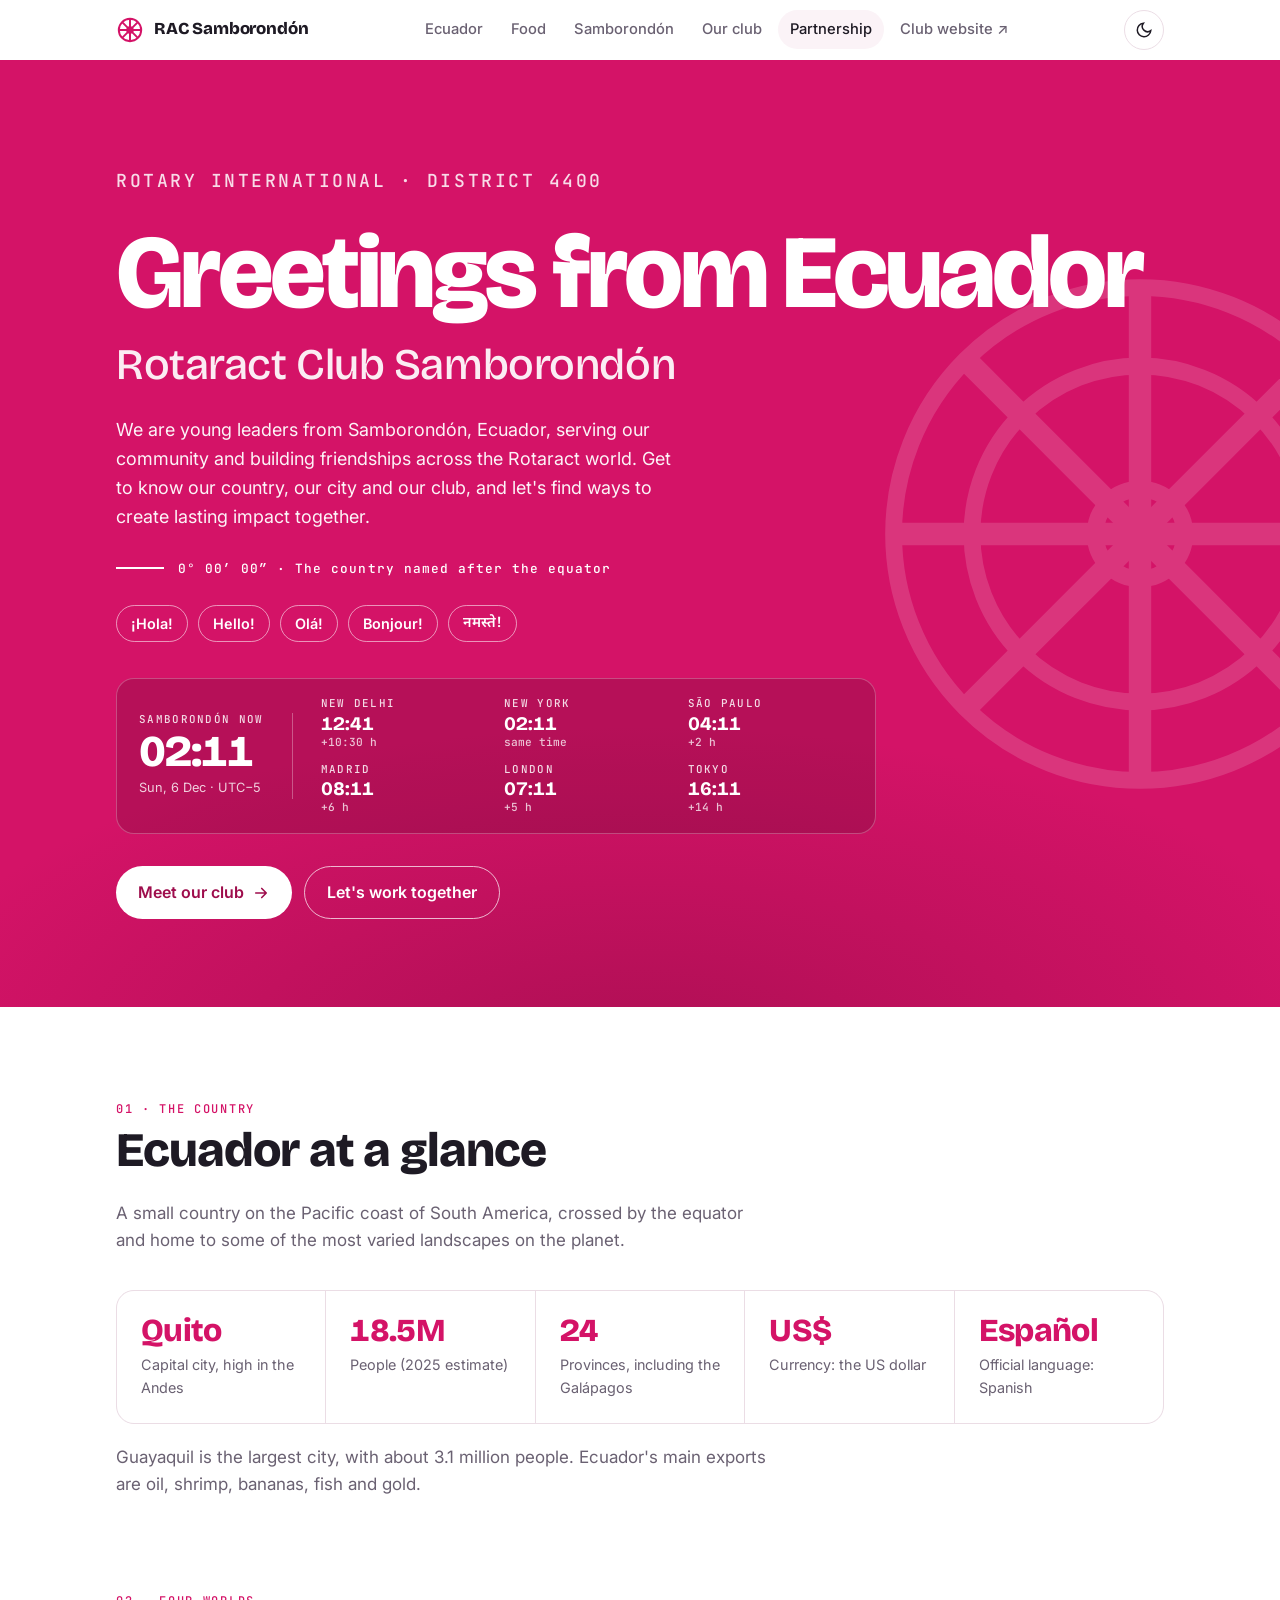
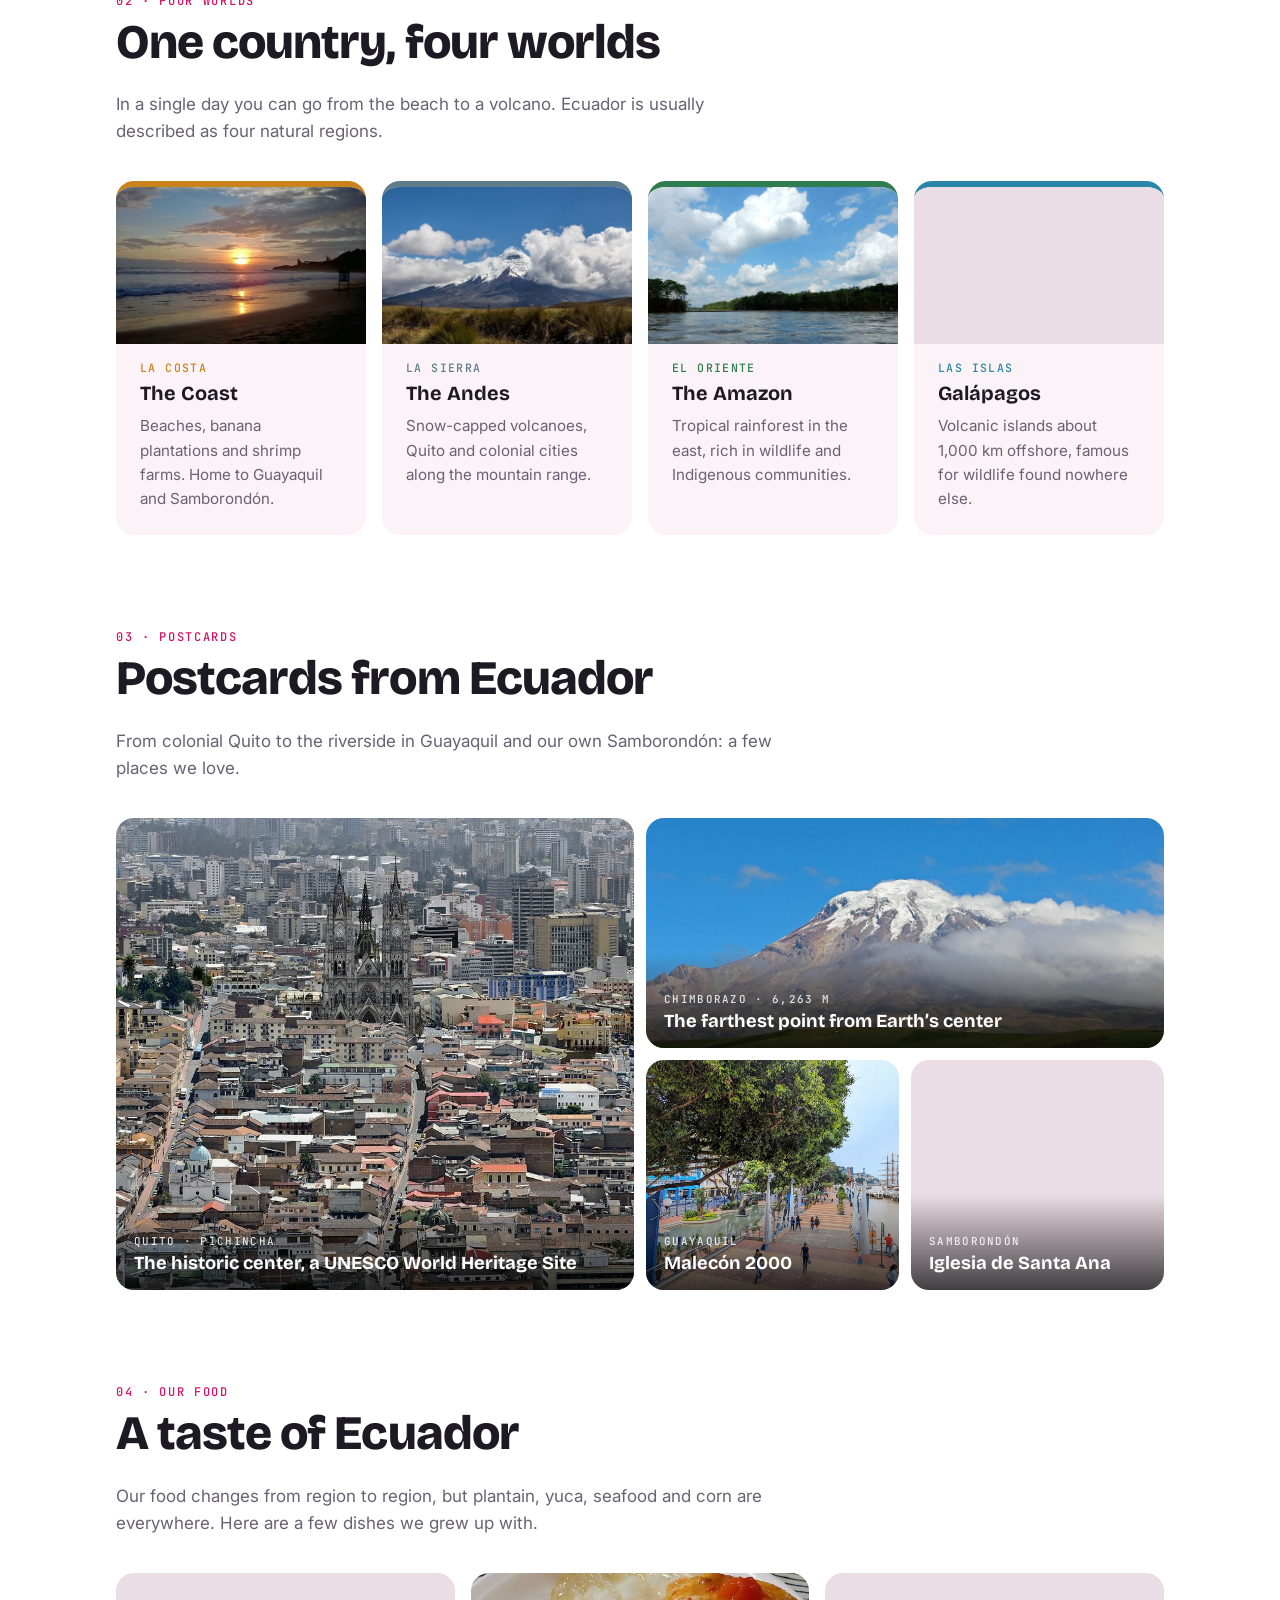
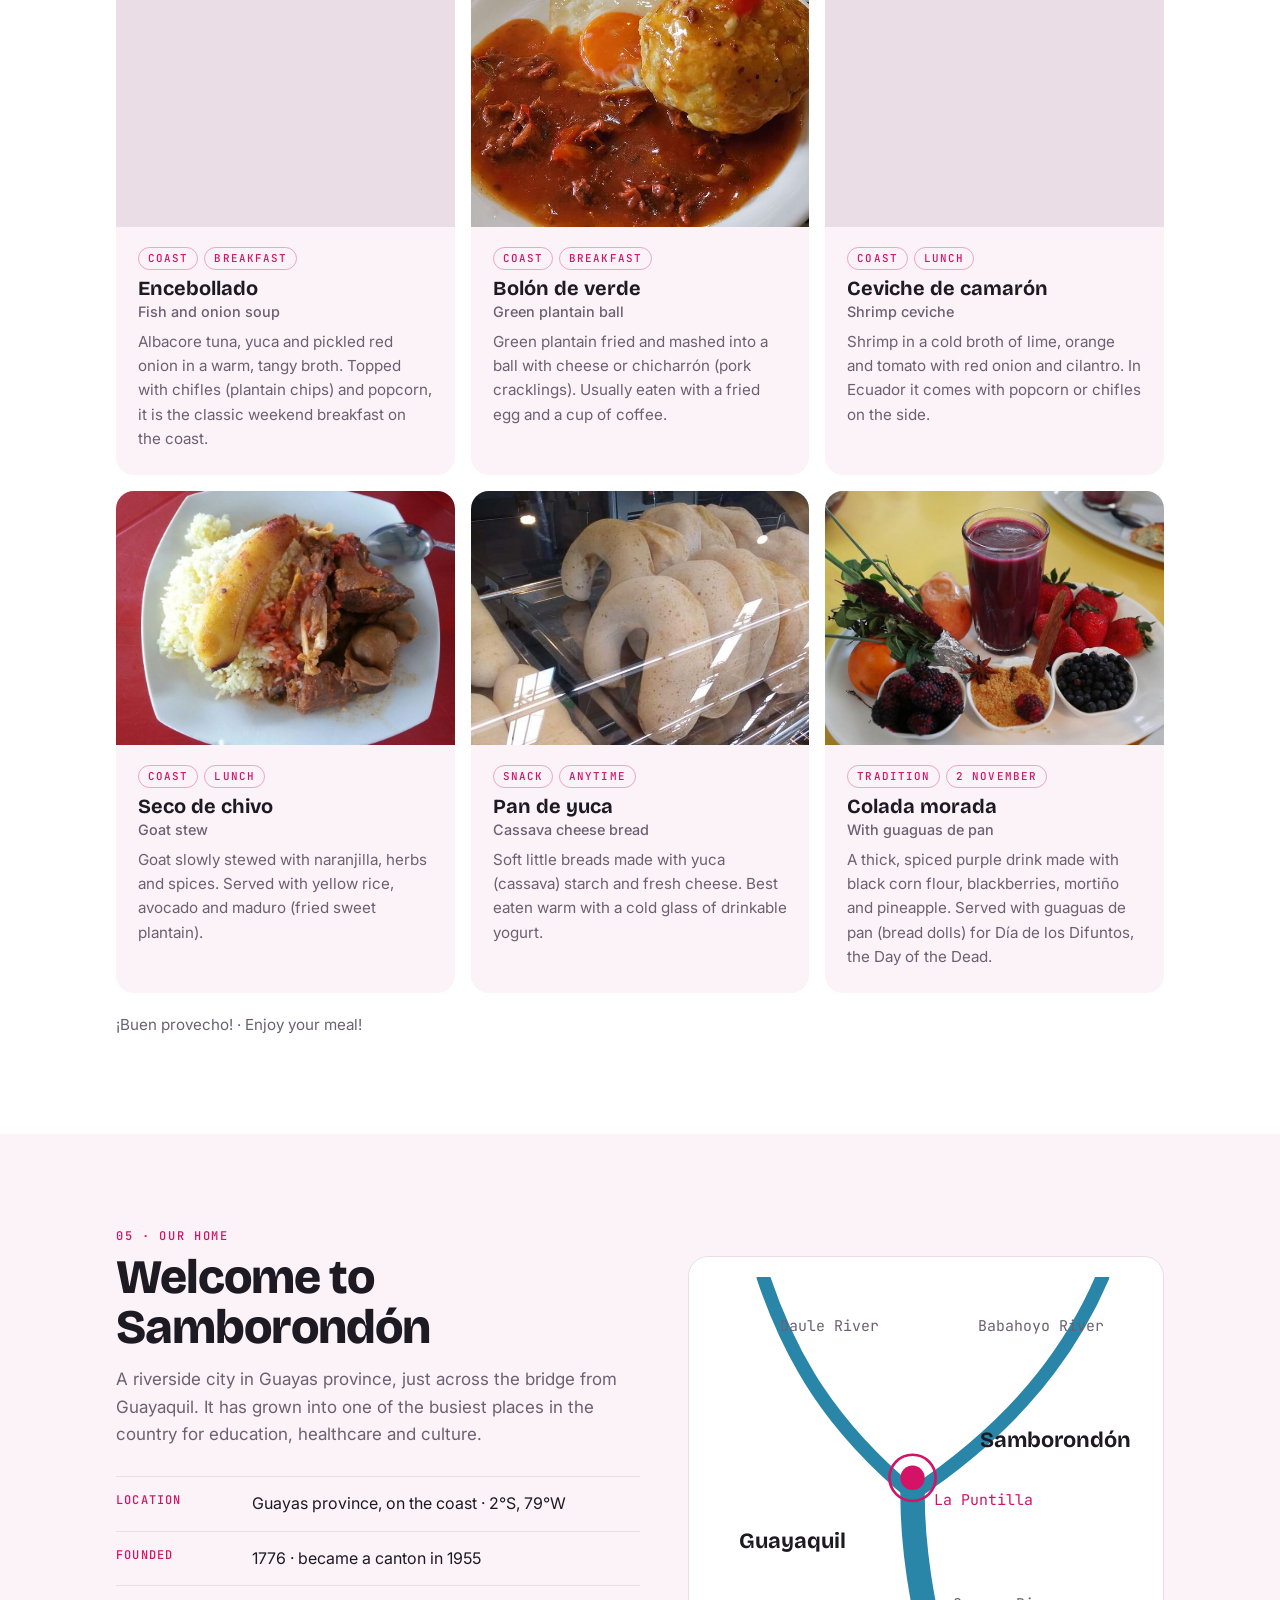
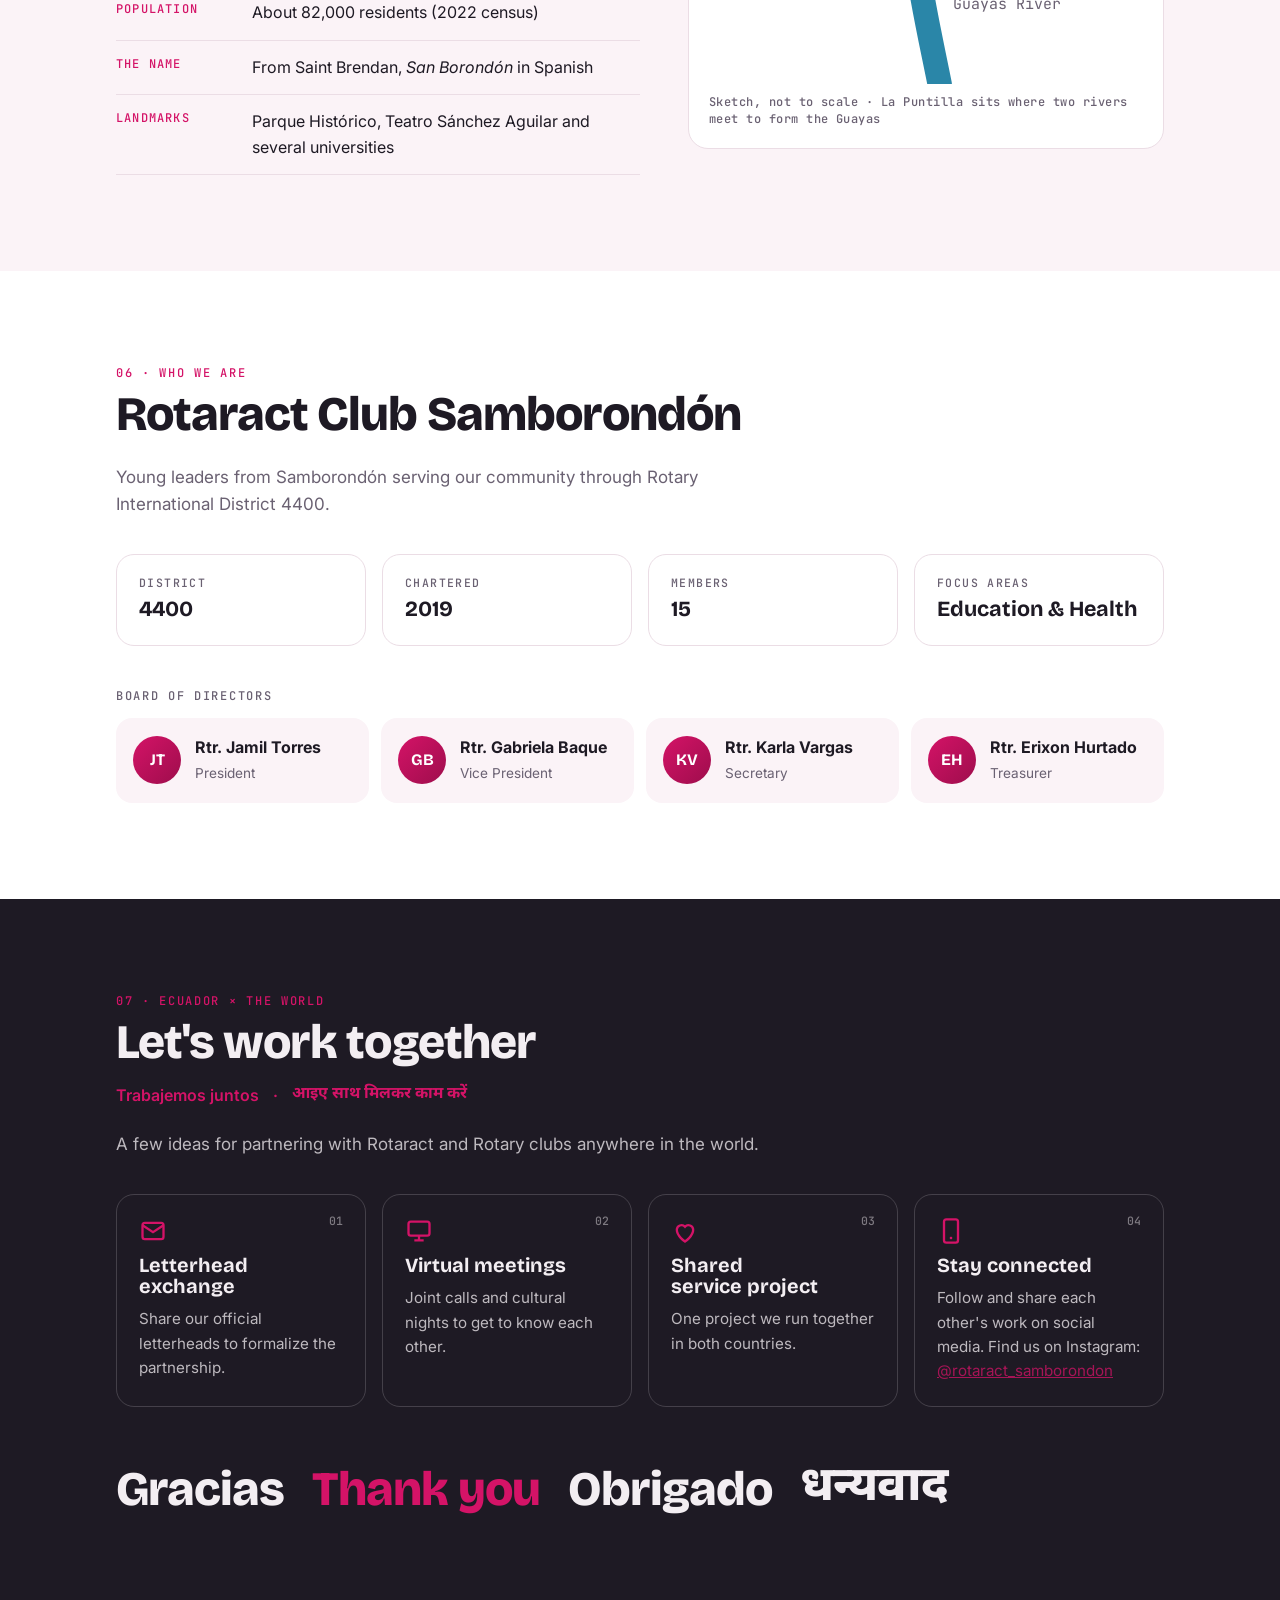
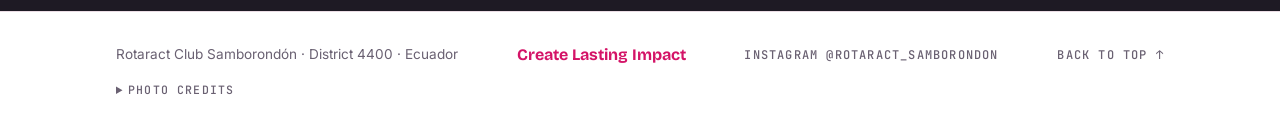
==== ecuador/index.html @ 0dafd313 "Launch bilingual club website connected to Google Sheets - New home page (ES/EN, light/dark): upcomi" ====
<!DOCTYPE html>
<html lang="en">
<head>
<meta charset="utf-8">
<meta name="viewport" content="width=device-width, initial-scale=1, viewport-fit=cover">
<title>Rotaract Club Samborondón</title>
<meta name="description" content="Greetings from Ecuador! Meet Rotaract Club Samborondón (District 4400): young leaders serving our community and building friendships with clubs around the world.">
<meta name="theme-color" content="#D41367">
<meta property="og:type" content="website">
<meta property="og:title" content="Rotaract Club Samborondón · Greetings from Ecuador">
<meta property="og:description" content="Our country, our city and our club: young leaders from Samborondón, Ecuador, open to friendships with clubs around the world.">
<link rel="icon" href="data:image/svg+xml,%3Csvg xmlns='http://www.w3.org/2000/svg' viewBox='0 0 100 100'%3E%3Crect width='100' height='100' rx='22' fill='%23D41367'/%3E%3Cg fill='none' stroke='white' stroke-width='6'%3E%3Ccircle cx='50' cy='50' r='30'/%3E%3Ccircle cx='50' cy='50' r='8'/%3E%3Cpath d='M50 14v72M14 50h72M25 25l50 50M75 25L25 75'/%3E%3C/g%3E%3C/svg%3E">
<link rel="preconnect" href="https://fonts.googleapis.com">
<link rel="preconnect" href="https://fonts.gstatic.com" crossorigin>
<link rel="stylesheet" href="https://fonts.googleapis.com/css2?family=Bricolage+Grotesque:opsz,wght@12..96,500;12..96,700;12..96,800&family=Inter:wght@400;500;600&family=JetBrains+Mono:wght@500&family=Noto+Sans+Devanagari:wght@500;700;800&display=swap">
<style>
:root{
  --cranberry:#D41367;
  --cranberry-deep:#9E0D4C;
  --bg:#FFFFFF;
  --surface:#FBF3F7;
  --ink:#1E1A24;
  --muted:#6A6172;
  --line:#EBDDE5;
  --on-accent:#FFFFFF;
  --night:#1E1A24; --night-ink:#F3EEF2;
  --coast:#C9821C; --andes:#5E7C8A; --amazon:#2F7D4F; --galapagos:#2A86A8;
  --display:"Bricolage Grotesque", "Segoe UI", system-ui, sans-serif;
  --body:"Inter", system-ui, -apple-system, sans-serif;
  --mono:"JetBrains Mono", ui-monospace, Menlo, monospace;
  --nav-h:60px;
}
@media (prefers-color-scheme: dark){:root:not([data-theme="light"]){
  --cranberry:#F0458E; --cranberry-deep:#C21A64; --bg:#141017; --surface:#1E1820; --ink:#F3EEF2; --muted:#B3A8B5; --line:#33282F;
  --night:#0C090E; --night-ink:#F3EEF2;
  --coast:#F0B65A; --andes:#8AA7B4; --amazon:#5BB07D; --galapagos:#5AB3D4; color-scheme:dark}}
:root[data-theme="dark"]{
  --cranberry:#F0458E; --cranberry-deep:#C21A64; --bg:#141017; --surface:#1E1820; --ink:#F3EEF2; --muted:#B3A8B5; --line:#33282F;
  --night:#0C090E; --night-ink:#F3EEF2;
  --coast:#F0B65A; --andes:#8AA7B4; --amazon:#5BB07D; --galapagos:#5AB3D4; color-scheme:dark}

*{box-sizing:border-box}
html{scroll-behavior:smooth;scroll-padding-top:calc(var(--nav-h) + 12px)}
@media (prefers-reduced-motion:reduce){html{scroll-behavior:auto}}
body{margin:0;background:var(--bg);color:var(--ink);font:400 16px/1.6 var(--body);-webkit-font-smoothing:antialiased;overflow-x:hidden}
img{max-width:100%}
.wrap{max-width:1080px;margin:0 auto;padding-left:max(16px, env(safe-area-inset-left,0px));padding-right:max(16px, env(safe-area-inset-right,0px))}
section{padding-block:clamp(56px,9vw,96px)}
h1,h2,h3{font-family:var(--display);line-height:1.05;text-wrap:balance;margin:0}
h2{font-size:clamp(2rem,4.5vw,3rem);font-weight:800;letter-spacing:-.02em}
h3{font-size:1.25rem;font-weight:700}
p{margin:0}
.eyebrow{font:500 .75rem/1 var(--mono);letter-spacing:.14em;text-transform:uppercase;color:var(--cranberry)}
.lede{color:var(--muted);max-width:60ch;font-size:1.0625rem;margin-top:14px}
.head{display:flex;flex-direction:column;gap:10px;margin-bottom:36px}
a{color:var(--cranberry)}
:focus-visible{outline:3px solid var(--cranberry);outline-offset:3px;border-radius:6px}
.skip{position:absolute;left:-9999px;top:8px;z-index:100;background:var(--ink);color:var(--bg);padding:8px 14px;border-radius:8px}
.skip:focus{left:16px}

[lang="hi"]{font-family:"Noto Sans Devanagari", var(--body)}
.thanks [lang="hi"]{font-family:"Noto Sans Devanagari", var(--display);font-weight:800}
.tri{margin-top:6px;display:flex;flex-wrap:wrap;gap:4px 14px;color:var(--cranberry);font:600 1rem/1.5 var(--body)}
.tri [lang="hi"]{font-weight:700}

/* NAV */
.nav{position:sticky;top:0;z-index:50;height:var(--nav-h);background:color-mix(in srgb,var(--bg) 82%,transparent);backdrop-filter:saturate(1.4) blur(12px);-webkit-backdrop-filter:saturate(1.4) blur(12px);border-bottom:1px solid transparent;transition:border-color .2s}
.nav.scrolled{border-bottom-color:var(--line)}
.nav .wrap{height:100%;display:flex;align-items:center;justify-content:space-between;gap:16px}
.brand{display:flex;align-items:center;gap:10px;text-decoration:none;color:var(--ink);font:800 1.05rem/1 var(--display);letter-spacing:-.01em;white-space:nowrap}
.brand svg{width:28px;height:28px;color:var(--cranberry);flex:0 0 auto}
.links{display:flex;align-items:center;gap:4px;list-style:none;margin:0;padding:0}
.links a{display:block;padding:8px 12px;border-radius:999px;color:var(--muted);text-decoration:none;font-weight:500;font-size:.92rem;transition:color .15s,background .15s}
.links a:hover,.links a.active{color:var(--ink);background:var(--surface)}
.nav-tools{display:flex;align-items:center;gap:6px}
.icon-btn{width:40px;height:40px;display:grid;place-items:center;border-radius:999px;border:1px solid var(--line);background:var(--bg);color:var(--ink);cursor:pointer}
.icon-btn:hover{background:var(--surface)}
.icon-btn svg{width:18px;height:18px}
.menu-btn{display:none}
@media (max-width:860px){
  .menu-btn{display:grid}
  .links{position:absolute;top:var(--nav-h);left:0;right:0;flex-direction:column;align-items:stretch;gap:2px;padding:10px 16px 18px;background:var(--bg);border-bottom:1px solid var(--line);display:none}
  .links.open{display:flex}
  .links a{padding:12px 14px;font-size:1rem}
}

/* HERO */
.hero{background:var(--cranberry);color:var(--on-accent);position:relative;overflow:hidden;padding-block:0;isolation:isolate}
.hero::after{content:"";position:absolute;inset:auto -10% -40% -10%;height:70%;background:radial-gradient(ellipse at center,var(--cranberry-deep),transparent 70%);z-index:-1;opacity:.7}
.hero .wrap{padding-block:clamp(64px,10vw,112px) clamp(56px,8vw,88px);display:grid;gap:28px;position:relative;z-index:1}
.hero .eyebrow{color:var(--on-accent);opacity:.85}
.hero h1{font-size:clamp(3rem,9vw,6.5rem);font-weight:800;letter-spacing:-.035em}
.hero h1 span{display:block;font-weight:500;font-size:.42em;letter-spacing:-.01em;margin-top:.35em;opacity:.92}
.hero p{max-width:52ch;font-size:1.125rem;opacity:.95}
.equator{display:flex;align-items:center;gap:14px;font:500 .8rem/1.4 var(--mono);letter-spacing:.08em}
.equator::before{content:"";flex:0 0 48px;height:2px;background:var(--on-accent)}
.hello{display:flex;flex-wrap:wrap;gap:10px}
.hello span{border:1.5px solid rgba(255,255,255,.55);border-radius:999px;padding:6px 14px;font-weight:600;font-size:.9rem}
.ctas{display:flex;flex-wrap:wrap;gap:12px;margin-top:4px}
.btn{display:inline-flex;align-items:center;gap:8px;padding:13px 22px;border-radius:999px;font-weight:600;text-decoration:none;transition:transform .15s,background .15s}
.btn:hover{transform:translateY(-2px)}
.btn svg{width:18px;height:18px}
.btn-light{background:#fff;color:#9E0D4C}
.btn-ghost{color:#fff;border:1.5px solid rgba(255,255,255,.7)}
.btn-ghost:hover{background:rgba(255,255,255,.12)}
.wheel{position:absolute;right:-140px;top:50%;width:560px;height:560px;transform:translateY(-50%);opacity:.14;z-index:0}
@media (max-width:640px){.wheel{width:380px;height:380px;right:-170px;top:28%}}
@media (prefers-reduced-motion:no-preference){.wheel{animation:spin 90s linear infinite}@keyframes spin{to{transform:translateY(-50%) rotate(360deg)}}}

/* CLOCKS */
.clocks{margin-top:8px;max-width:760px;display:grid;grid-template-columns:auto 1fr;gap:20px 28px;align-items:center;background:rgba(0,0,0,.14);border:1px solid rgba(255,255,255,.25);border-radius:18px;padding:18px 22px}
.home{display:flex;flex-direction:column;gap:4px;padding-right:28px;border-right:1px solid rgba(255,255,255,.3)}
.home small,.city small{font:500 .68rem/1.2 var(--mono);letter-spacing:.12em;text-transform:uppercase;opacity:.85}
.home b{font:800 clamp(2rem,5vw,2.75rem)/1 var(--display);font-variant-numeric:tabular-nums;letter-spacing:-.02em}
.home span{font-size:.8rem;opacity:.8}
.world{display:grid;grid-template-columns:repeat(3,minmax(0,1fr));gap:14px 18px}
.city{display:flex;flex-direction:column;gap:3px;min-width:0}
.city small{white-space:nowrap;overflow:hidden;text-overflow:ellipsis}
.city b{font:700 1.2rem/1 var(--display);font-variant-numeric:tabular-nums}
.city span{font:500 .7rem/1.2 var(--mono);opacity:.75}
@media (max-width:600px){.clocks{grid-template-columns:1fr}.home{padding:0 0 16px;border-right:0;border-bottom:1px solid rgba(255,255,255,.3)}.world{grid-template-columns:repeat(2,minmax(0,1fr))}}

/* STATS */
.stats{display:grid;grid-template-columns:repeat(auto-fit,minmax(180px,1fr));gap:1px;background:var(--line);border:1px solid var(--line);border-radius:18px;overflow:hidden}
.stat{background:var(--bg);padding:24px;display:flex;flex-direction:column;gap:6px;min-width:0}
.stat b{font:800 2rem/1 var(--display);letter-spacing:-.02em;color:var(--cranberry);font-variant-numeric:tabular-nums}
.stat small{color:var(--muted);font-size:.9rem}

/* REGIONS */
.regions{display:grid;grid-template-columns:repeat(auto-fit,minmax(230px,1fr));gap:16px}
.region{border-radius:18px;padding:24px;background:var(--surface);border-top:6px solid var(--c);display:flex;flex-direction:column;gap:10px;min-width:0;transition:transform .2s}
.region:hover{transform:translateY(-4px)}
.region{overflow:hidden}
.region img{display:block;width:calc(100% + 48px);max-width:none;margin:-24px -24px 8px;aspect-ratio:16/10;height:auto;object-fit:cover;background:var(--line)}
.region .tag{font:500 .72rem/1 var(--mono);letter-spacing:.12em;text-transform:uppercase;color:var(--c)}
.region p{color:var(--muted);font-size:.95rem}
.region svg{width:44px;height:44px;color:var(--c)}

/* POSTCARDS */
.gallery{display:grid;grid-template-columns:repeat(4,minmax(0,1fr));grid-auto-rows:230px;gap:12px}
.shot{position:relative;margin:0;border-radius:18px;overflow:hidden;background:var(--line)}
.shot.big{grid-column:span 2;grid-row:span 2}
.shot.wide{grid-column:span 2}
.shot img{display:block;width:100%;height:100%;object-fit:cover;transition:transform .7s cubic-bezier(.2,.7,.2,1)}
.shot:hover img{transform:scale(1.05)}
.shot figcaption{position:absolute;inset:auto 0 0 0;padding:40px 18px 16px;background:linear-gradient(transparent,rgba(0,0,0,.72));color:#fff;font:700 1.15rem/1.2 var(--display)}
.shot figcaption small{display:block;margin-bottom:4px;font:500 .68rem/1.3 var(--mono);letter-spacing:.12em;text-transform:uppercase;opacity:.85}
@media (max-width:760px){.gallery{grid-template-columns:repeat(2,minmax(0,1fr));grid-auto-rows:180px}}
@media (max-width:480px){.gallery{grid-template-columns:1fr;grid-auto-rows:230px}.shot.big,.shot.wide{grid-column:auto;grid-row:auto}}

/* FOOD */
.dishes{display:grid;grid-template-columns:repeat(auto-fit,minmax(min(100%,300px),1fr));gap:16px}
.dish{border-radius:18px;overflow:hidden;background:var(--surface);display:flex;flex-direction:column;min-width:0;transition:transform .2s}
.dish:hover{transform:translateY(-4px)}
.dish .ph{aspect-ratio:4/3;overflow:hidden;background:var(--line)}
.dish img{display:block;width:100%;height:100%;object-fit:cover;transition:transform .7s cubic-bezier(.2,.7,.2,1)}
.dish:hover img{transform:scale(1.05)}
.dish .body{padding:20px 22px 24px;display:flex;flex-direction:column;gap:8px}
.dish .meta{display:flex;flex-wrap:wrap;gap:6px}
.dish .meta span{font:500 .68rem/1 var(--mono);letter-spacing:.1em;text-transform:uppercase;color:var(--cranberry);border:1px solid color-mix(in srgb,var(--cranberry) 35%,transparent);border-radius:999px;padding:5px 9px}
.dish h3 small{display:block;margin-top:4px;font:500 .9rem/1.3 var(--body);color:var(--muted)}
.dish p{color:var(--muted);font-size:.95rem}
.food-note{margin-top:20px;color:var(--muted);font-size:.95rem}

/* SAMBORONDON */
.sambo{background:var(--surface)}
.split{display:grid;grid-template-columns:1.1fr 1fr;gap:48px;align-items:center}
@media (max-width:820px){.split{grid-template-columns:1fr}}
.facts{display:grid;gap:0;margin:28px 0 0;border-top:1px solid var(--line)}
.fact{display:grid;grid-template-columns:120px 1fr;gap:16px;padding:14px 0;border-bottom:1px solid var(--line)}
@media (max-width:480px){.fact{grid-template-columns:1fr;gap:2px}}
.fact dt{font:500 .75rem/1.6 var(--mono);letter-spacing:.1em;text-transform:uppercase;color:var(--cranberry)}
.fact dd{margin:0}
.map{background:var(--bg);border:1px solid var(--line);border-radius:20px;padding:20px;margin:0}
.map svg{width:100%;height:auto;display:block}
.map figcaption{font:500 .75rem/1.4 var(--mono);color:var(--muted);margin-top:10px;letter-spacing:.04em}

/* CLUB */
.club-grid{display:grid;grid-template-columns:repeat(auto-fit,minmax(200px,1fr));gap:16px}
.card{border:1px solid var(--line);border-radius:18px;padding:22px;display:flex;flex-direction:column;gap:8px;min-width:0}
.card .k{font:500 .72rem/1 var(--mono);letter-spacing:.12em;text-transform:uppercase;color:var(--muted)}
.card .v{font:700 1.35rem/1.2 var(--display)}
.todo{display:inline-block;border:1.5px dashed var(--cranberry);color:var(--cranberry);border-radius:8px;padding:2px 8px;font:500 .85rem/1.4 var(--mono)}
.officers-title{margin:44px 0 16px;font:500 .75rem/1 var(--mono);letter-spacing:.14em;text-transform:uppercase;color:var(--muted)}
.officers{display:grid;grid-template-columns:repeat(auto-fit,minmax(220px,1fr));gap:12px}
.officer{display:flex;gap:14px;align-items:center;padding:16px;border-radius:16px;background:var(--surface);border:1px solid transparent;transition:border-color .2s}
.officer:hover{border-color:var(--line)}
.avatar{flex:0 0 48px;height:48px;border-radius:50%;background:linear-gradient(135deg,var(--cranberry),var(--cranberry-deep));color:#fff;display:grid;place-items:center;font:700 1rem/1 var(--display)}
.officer b{display:block;font-size:1rem}
.officer small{color:var(--muted);font-size:.85rem}

/* PROJECTS */
.projects{display:grid;grid-template-columns:repeat(auto-fit,minmax(240px,1fr));gap:16px}
.project{border-radius:18px;padding:24px;background:var(--surface);display:flex;flex-direction:column;gap:10px;min-width:0;border-left:4px solid var(--cranberry)}
.project .n{font:500 .75rem/1 var(--mono);color:var(--cranberry);letter-spacing:.1em}
.project p{color:var(--muted);font-size:.95rem}

/* TOGETHER */
.together{background:var(--night);color:var(--night-ink)}
.together .eyebrow{color:var(--cranberry)}
.together .lede{color:var(--night-ink);opacity:.75}
.ideas{display:grid;grid-template-columns:repeat(auto-fit,minmax(220px,1fr));gap:16px;counter-reset:idea}
.idea{border:1px solid color-mix(in srgb,var(--night-ink) 18%,transparent);border-radius:18px;padding:22px;display:flex;flex-direction:column;gap:10px;position:relative;transition:border-color .2s,background .2s}
.idea:hover{border-color:var(--cranberry);background:color-mix(in srgb,var(--cranberry) 8%,transparent)}
.idea::after{counter-increment:idea;content:"0" counter(idea);position:absolute;top:20px;right:22px;font:500 .72rem/1 var(--mono);opacity:.45}
.idea svg{width:28px;height:28px;color:var(--cranberry)}
.idea p{opacity:.75;font-size:.95rem}
.thanks{margin-top:56px;display:flex;flex-wrap:wrap;gap:12px 28px;font:800 clamp(1.75rem,5vw,3rem)/1.1 var(--display);letter-spacing:-.02em}
.thanks span:nth-child(2){color:var(--cranberry)}

footer{padding-block:32px;color:var(--muted);font-size:.85rem;border-top:1px solid var(--line)}
footer .wrap{display:flex;flex-wrap:wrap;justify-content:space-between;align-items:center;gap:12px}
.credits{margin-top:18px;font-size:.8rem}
.credits summary{cursor:pointer;font:500 .72rem/1 var(--mono);letter-spacing:.1em;text-transform:uppercase;width:max-content}
.credits summary:hover{color:var(--cranberry)}
.credits ul{margin:12px 0 0;padding-left:18px;display:grid;gap:4px}
footer .motto{font:700 1rem/1 var(--display);color:var(--cranberry)}
.top{color:var(--muted);text-decoration:none;font:500 .75rem/1 var(--mono);letter-spacing:.1em;text-transform:uppercase}
.top:hover{color:var(--cranberry)}

/* Reveal on scroll */
@media (prefers-reduced-motion:no-preference){
  .js .reveal{opacity:0;transform:translateY(18px);transition:opacity .7s cubic-bezier(.2,.7,.2,1),transform .7s cubic-bezier(.2,.7,.2,1);transition-delay:calc(var(--i,0) * 70ms)}
  .js .reveal.in{opacity:1;transform:none}
}
</style>
</head>
<body>
<a class="skip" href="#main">Skip to content</a>

<nav class="nav" aria-label="Main">
  <div class="wrap">
    <a class="brand" href="#top" aria-label="Rotaract Club Samborondón, back to top">
      <svg viewBox="0 0 100 100" aria-hidden="true" fill="none" stroke="currentColor" stroke-width="7"><circle cx="50" cy="50" r="40"/><circle cx="50" cy="50" r="10"/><path d="M50 10v80M10 50h80M22 22l56 56M78 22L22 78"/></svg>
      <span>RAC Samborondón</span>
    </a>
    <ul class="links" id="links">
      <li><a href="#ecuador">Ecuador</a></li>
      <li><a href="#food">Food</a></li>
      <li><a href="#samborondon">Samborondón</a></li>
      <li><a href="#club">Our club</a></li>
      <li><a href="#together">Partnership</a></li>
      <li><a href="../">Club website ↗</a></li>
    </ul>
    <div class="nav-tools">
      <button class="icon-btn" id="theme" type="button" aria-label="Toggle dark mode">
        <svg viewBox="0 0 24 24" fill="none" stroke="currentColor" stroke-width="2" stroke-linecap="round"><path d="M21 12.8A9 9 0 1 1 11.2 3a7 7 0 0 0 9.8 9.8z"/></svg>
      </button>
      <button class="icon-btn menu-btn" id="menu" type="button" aria-label="Open menu" aria-expanded="false" aria-controls="links">
        <svg viewBox="0 0 24 24" fill="none" stroke="currentColor" stroke-width="2" stroke-linecap="round"><path d="M4 7h16M4 12h16M4 17h16"/></svg>
      </button>
    </div>
  </div>
</nav>

<header class="hero" id="top">
  <svg class="wheel" viewBox="0 0 100 100" aria-hidden="true" fill="none" stroke="currentColor" stroke-width="3">
    <circle cx="50" cy="50" r="44"/><circle cx="50" cy="50" r="30"/><circle cx="50" cy="50" r="8"/>
    <g stroke-width="4"><line x1="50" y1="6" x2="50" y2="94"/><line x1="6" y1="50" x2="94" y2="50"/><line x1="19" y1="19" x2="81" y2="81"/><line x1="81" y1="19" x2="19" y2="81"/></g>
  </svg>
  <div class="wrap">
    <p class="eyebrow">Rotary International · District 4400</p>
    <h1>Greetings from Ecuador<span>Rotaract Club Samborondón</span></h1>
    <p>We are young leaders from Samborondón, Ecuador, serving our community and building friendships across the Rotaract world. Get to know our country, our city and our club, and let's find ways to create lasting impact together.</p>
    <div class="equator">0° 00′ 00″ · The country named after the equator</div>
    <div class="hello"><span>¡Hola!</span><span>Hello!</span><span>Olá!</span><span>Bonjour!</span><span lang="hi" title="Namaste">नमस्ते!</span></div>
    <div class="clocks" aria-label="Current local time in Samborondón and around the world">
      <div class="home"><small>Samborondón now</small><b id="t-home">--:--</b><span id="d-home">Ecuador · UTC−5</span></div>
      <div class="world" id="world"></div>
    </div>
    <div class="ctas">
      <a class="btn btn-light" href="#club">Meet our club
        <svg viewBox="0 0 24 24" fill="none" stroke="currentColor" stroke-width="2.2" stroke-linecap="round" stroke-linejoin="round"><path d="M5 12h14M13 6l6 6-6 6"/></svg></a>
      <a class="btn btn-ghost" href="#together">Let's work together</a>
    </div>
  </div>
</header>

<main id="main">
  <section id="ecuador">
    <div class="wrap">
      <div class="head reveal">
        <p class="eyebrow">01 · The country</p>
        <h2>Ecuador at a glance</h2>
        <p class="lede">A small country on the Pacific coast of South America, crossed by the equator and home to some of the most varied landscapes on the planet.</p>
      </div>
      <div class="stats">
        <div class="stat reveal" style="--i:0"><b>Quito</b><small>Capital city, high in the Andes</small></div>
        <div class="stat reveal" style="--i:1"><b>18.5M</b><small>People (2025 estimate)</small></div>
        <div class="stat reveal" style="--i:2"><b>24</b><small>Provinces, including the Galápagos</small></div>
        <div class="stat reveal" style="--i:3"><b>US$</b><small>Currency: the US dollar</small></div>
        <div class="stat reveal" style="--i:4"><b>Español</b><small>Official language: Spanish</small></div>
      </div>
      <p class="lede reveal" style="margin-top:20px">Guayaquil is the largest city, with about 3.1 million people. Ecuador's main exports are oil, shrimp, bananas, fish and gold.</p>
    </div>
  </section>

  <section id="regions" style="padding-top:0">
    <div class="wrap">
      <div class="head reveal">
        <p class="eyebrow">02 · Four worlds</p>
        <h2>One country, four worlds</h2>
        <p class="lede">In a single day you can go from the beach to a volcano. Ecuador is usually described as four natural regions.</p>
      </div>
      <div class="regions">
        <article class="region reveal" style="--c:var(--coast);--i:0">
          <img src="../images/coast.jpg" width="1200" height="896" alt="Sunset over the beach at Montañita" loading="lazy" decoding="async">
          <span class="tag">La Costa</span><h3>The Coast</h3>
          <p>Beaches, banana plantations and shrimp farms. Home to Guayaquil and Samborondón.</p>
        </article>
        <article class="region reveal" style="--c:var(--andes);--i:1">
          <img src="../images/andes.jpg" width="1200" height="800" alt="Snow-capped Cotopaxi volcano above the páramo" loading="lazy" decoding="async">
          <span class="tag">La Sierra</span><h3>The Andes</h3>
          <p>Snow-capped volcanoes, Quito and colonial cities along the mountain range.</p>
        </article>
        <article class="region reveal" style="--c:var(--amazon);--i:2">
          <img src="../images/amazon.jpg" width="1200" height="666" alt="The Napo River and rainforest near Coca" loading="lazy" decoding="async">
          <span class="tag">El Oriente</span><h3>The Amazon</h3>
          <p>Tropical rainforest in the east, rich in wildlife and Indigenous communities.</p>
        </article>
        <article class="region reveal" style="--c:var(--galapagos);--i:3">
          <img src="../images/galapagos.jpg" width="1200" height="800" alt="Two Galápagos sea lions on the beach at Isabela Island" loading="lazy" decoding="async">
          <span class="tag">Las Islas</span><h3>Galápagos</h3>
          <p>Volcanic islands about 1,000 km offshore, famous for wildlife found nowhere else.</p>
        </article>
      </div>
    </div>
  </section>

  <section id="postcards" style="padding-top:0">
    <div class="wrap">
      <div class="head reveal">
        <p class="eyebrow">03 · Postcards</p>
        <h2>Postcards from Ecuador</h2>
        <p class="lede">From colonial Quito to the riverside in Guayaquil and our own Samborondón: a few places we love.</p>
      </div>
      <div class="gallery">
        <figure class="shot big reveal" style="--i:0"><img src="../images/quito.jpg" width="1200" height="743" alt="Rooftops of Quito's historic center seen from the Basílica del Voto Nacional" loading="lazy" decoding="async"><figcaption><small>Quito · Pichincha</small>The historic center, a UNESCO World Heritage Site</figcaption></figure>
        <figure class="shot wide reveal" style="--i:1"><img src="../images/chimborazo.jpg" width="1200" height="800" alt="Snow-capped Chimborazo volcano above green fields" loading="lazy" decoding="async"><figcaption><small>Chimborazo · 6,263 m</small>The farthest point from Earth’s center</figcaption></figure>
        <figure class="shot reveal" style="--i:2"><img src="../images/guayaquil.jpg" width="1200" height="904" alt="Walkway and gardens along the Malecón 2000 in Guayaquil" loading="lazy" decoding="async"><figcaption><small>Guayaquil</small>Malecón 2000</figcaption></figure>
        <figure class="shot reveal" style="--i:3"><img src="../images/samborondon.jpg" width="1200" height="900" alt="White bell tower of the Santa Ana church in Samborondón" loading="lazy" decoding="async"><figcaption><small>Samborondón</small>Iglesia de Santa Ana</figcaption></figure>
      </div>
    </div>
  </section>

  <section id="food" style="padding-top:0">
    <div class="wrap">
      <div class="head reveal">
        <p class="eyebrow">04 · Our food</p>
        <h2>A taste of Ecuador</h2>
        <p class="lede">Our food changes from region to region, but plantain, yuca, seafood and corn are everywhere. Here are a few dishes we grew up with.</p>
      </div>
      <div class="dishes">
        <article class="dish reveal" style="--i:0">
          <div class="ph"><img src="../images/food/encebollado.jpg" width="900" height="674" alt="A bowl of encebollado fish soup with pickled red onion and cilantro" loading="lazy" decoding="async"></div>
          <div class="body">
            <div class="meta"><span>Coast</span><span>Breakfast</span></div>
            <h3 lang="es">Encebollado<small lang="en">Fish and onion soup</small></h3>
            <p>Albacore tuna, yuca and pickled red onion in a warm, tangy broth. Topped with chifles (plantain chips) and popcorn, it is the classic weekend breakfast on the coast.</p>
          </div>
        </article>
        <article class="dish reveal" style="--i:1">
          <div class="ph"><img src="../images/food/bolon.jpg" width="900" height="430" alt="A bolón de verde with a fried egg and stew" loading="lazy" decoding="async"></div>
          <div class="body">
            <div class="meta"><span>Coast</span><span>Breakfast</span></div>
            <h3 lang="es">Bolón de verde<small lang="en">Green plantain ball</small></h3>
            <p>Green plantain fried and mashed into a ball with cheese or chicharrón (pork cracklings). Usually eaten with a fried egg and a cup of coffee.</p>
          </div>
        </article>
        <article class="dish reveal" style="--i:2">
          <div class="ph"><img src="../images/food/ceviche.jpg" width="900" height="900" alt="Ecuadorian shrimp ceviche in a tangy broth with avocado" loading="lazy" decoding="async"></div>
          <div class="body">
            <div class="meta"><span>Coast</span><span>Lunch</span></div>
            <h3 lang="es">Ceviche de camarón<small lang="en">Shrimp ceviche</small></h3>
            <p>Shrimp in a cold broth of lime, orange and tomato with red onion and cilantro. In Ecuador it comes with popcorn or chifles on the side.</p>
          </div>
        </article>
        <article class="dish reveal" style="--i:0">
          <div class="ph"><img src="../images/food/seco.jpg" width="900" height="675" alt="Seco de chivo stew with yellow rice and fried sweet plantain" loading="lazy" decoding="async"></div>
          <div class="body">
            <div class="meta"><span>Coast</span><span>Lunch</span></div>
            <h3 lang="es">Seco de chivo<small lang="en">Goat stew</small></h3>
            <p>Goat slowly stewed with naranjilla, herbs and spices. Served with yellow rice, avocado and maduro (fried sweet plantain).</p>
          </div>
        </article>
        <article class="dish reveal" style="--i:1">
          <div class="ph"><img src="../images/food/pan-de-yuca.jpg" width="900" height="495" alt="Freshly baked pan de yuca cheese breads" loading="lazy" decoding="async"></div>
          <div class="body">
            <div class="meta"><span>Snack</span><span>Anytime</span></div>
            <h3 lang="es">Pan de yuca<small lang="en">Cassava cheese bread</small></h3>
            <p>Soft little breads made with yuca (cassava) starch and fresh cheese. Best eaten warm with a cold glass of drinkable yogurt.</p>
          </div>
        </article>
        <article class="dish reveal" style="--i:2">
          <div class="ph"><img src="../images/food/colada-morada.jpg" width="900" height="592" alt="A glass of colada morada next to the fruits and spices used to make it" loading="lazy" decoding="async"></div>
          <div class="body">
            <div class="meta"><span>Tradition</span><span>2 November</span></div>
            <h3 lang="es">Colada morada<small lang="en">With guaguas de pan</small></h3>
            <p>A thick, spiced purple drink made with black corn flour, blackberries, mortiño and pineapple. Served with guaguas de pan (bread dolls) for Día de los Difuntos, the Day of the Dead.</p>
          </div>
        </article>
      </div>
      <p class="food-note reveal">¡Buen provecho! · Enjoy your meal!</p>
    </div>
  </section>

  <section class="sambo" id="samborondon">
    <div class="wrap split">
      <div class="reveal">
        <p class="eyebrow">05 · Our home</p>
        <h2 style="margin-top:10px">Welcome to Samborondón</h2>
        <p class="lede">A riverside city in Guayas province, just across the bridge from Guayaquil. It has grown into one of the busiest places in the country for education, healthcare and culture.</p>
        <dl class="facts">
          <div class="fact"><dt>Location</dt><dd>Guayas province, on the coast · 2°S, 79°W</dd></div>
          <div class="fact"><dt>Founded</dt><dd>1776 · became a canton in 1955</dd></div>
          <div class="fact"><dt>Population</dt><dd>About 82,000 residents (2022 census)</dd></div>
          <div class="fact"><dt>The name</dt><dd>From Saint Brendan, <i>San Borondón</i> in Spanish</dd></div>
          <div class="fact"><dt>Landmarks</dt><dd>Parque Histórico, Teatro Sánchez Aguilar and several universities</dd></div>
        </dl>
      </div>
      <figure class="map reveal" style="--i:1">
        <svg viewBox="0 0 320 300" role="img" aria-label="Map sketch: the Daule and Babahoyo rivers meet at La Puntilla to form the Guayas River, between Guayaquil and Samborondón">
          <path d="M40 0 C60 60 90 110 150 160" stroke="var(--galapagos)" stroke-width="10" fill="none" stroke-linecap="round"/>
          <path d="M290 0 C260 70 210 120 150 160" stroke="var(--galapagos)" stroke-width="10" fill="none" stroke-linecap="round"/>
          <path d="M150 160 C150 210 160 250 170 300" stroke="var(--galapagos)" stroke-width="18" fill="none" stroke-linecap="round"/>
          <circle cx="150" cy="148" r="9" fill="var(--cranberry)"/>
          <circle cx="150" cy="148" r="17" fill="none" stroke="var(--cranberry)" stroke-width="2"/>
          <g font-family="JetBrains Mono, monospace" font-size="11" fill="var(--muted)">
            <text x="52" y="40">Daule River</text>
            <text x="198" y="40">Babahoyo River</text>
            <text x="180" y="245">Guayas River</text>
          </g>
          <g font-family="Bricolage Grotesque, sans-serif" font-weight="700" font-size="16" fill="var(--ink)">
            <text x="22" y="200">Guayaquil</text>
            <text x="200" y="125">Samborondón</text>
          </g>
          <text x="166" y="168" font-family="JetBrains Mono, monospace" font-size="11" fill="var(--cranberry)">La Puntilla</text>
        </svg>
        <figcaption>Sketch, not to scale · La Puntilla sits where two rivers meet to form the Guayas</figcaption>
      </figure>
    </div>
  </section>

  <section id="club">
    <div class="wrap">
      <div class="head reveal">
        <p class="eyebrow">06 · Who we are</p>
        <h2>Rotaract Club Samborondón</h2>
        <p class="lede">Young leaders from Samborondón serving our community through Rotary International District 4400.</p>
      </div>
      <div class="club-grid">
        <div class="card reveal" style="--i:0"><span class="k">District</span><span class="v">4400</span></div>
        <div class="card reveal" style="--i:1"><span class="k">Chartered</span><span class="v">2019</span></div>
        <div class="card reveal" style="--i:2"><span class="k">Members</span><span class="v">15</span></div>
        <div class="card reveal" style="--i:3"><span class="k">Focus areas</span><span class="v">Education &amp; Health</span></div>
      </div>
      <p class="officers-title reveal">Board of directors</p>
      <div class="officers">
        <div class="officer reveal" style="--i:0"><span class="avatar" aria-hidden="true">JT</span><div><b>Rtr. Jamil Torres</b><small>President</small></div></div>
        <div class="officer reveal" style="--i:1"><span class="avatar" aria-hidden="true">GB</span><div><b>Rtr. Gabriela Baque</b><small>Vice President</small></div></div>
        <div class="officer reveal" style="--i:2"><span class="avatar" aria-hidden="true">KV</span><div><b>Rtr. Karla Vargas</b><small>Secretary</small></div></div>
        <div class="officer reveal" style="--i:3"><span class="avatar" aria-hidden="true">EH</span><div><b>Rtr. Erixon Hurtado</b><small>Treasurer</small></div></div>
      </div>
    </div>
  </section>

  <section id="projects" style="padding-top:0" hidden>
    <div class="wrap">
      <div class="head reveal">
        <p class="eyebrow">05 · What we do</p>
        <h2>Our projects</h2>
      </div>
      <div class="projects">
        <article class="project reveal" style="--i:0"><span class="n">Project 01</span><h3><span class="todo">project name</span></h3><p>What we did and who it helped.</p></article>
        <article class="project reveal" style="--i:1"><span class="n">Project 02</span><h3><span class="todo">project name</span></h3><p>What we did and who it helped.</p></article>
        <article class="project reveal" style="--i:2"><span class="n">Project 03</span><h3><span class="todo">project name</span></h3><p>What we did and who it helped.</p></article>
      </div>
    </div>
  </section>

  <section class="together" id="together">
    <div class="wrap">
      <div class="head reveal">
        <p class="eyebrow">07 · Ecuador × The world</p>
        <h2>Let's work together</h2>
        <p class="tri"><span lang="es">Trabajemos juntos</span><span aria-hidden="true">·</span><span lang="hi" title="Aaiye saath milkar kaam karein">आइए साथ मिलकर काम करें</span></p>
        <p class="lede">A few ideas for partnering with Rotaract and Rotary clubs anywhere in the world.</p>
      </div>
      <div class="ideas">
        <div class="idea reveal" style="--i:0"><svg viewBox="0 0 24 24" fill="none" stroke="currentColor" stroke-width="2" aria-hidden="true"><rect x="3" y="5" width="18" height="14" rx="2"/><path d="M3 7l9 6 9-6"/></svg><h3>Letterhead exchange</h3><p>Share our official letterheads to formalize the partnership.</p></div>
        <div class="idea reveal" style="--i:1"><svg viewBox="0 0 24 24" fill="none" stroke="currentColor" stroke-width="2" aria-hidden="true"><rect x="3" y="4" width="18" height="12" rx="2"/><path d="M8 20h8M12 16v4"/></svg><h3>Virtual meetings</h3><p>Joint calls and cultural nights to get to know each other.</p></div>
        <div class="idea reveal" style="--i:2"><svg viewBox="0 0 24 24" fill="none" stroke="currentColor" stroke-width="2" aria-hidden="true"><path d="M12 21s-7-4.5-7-10a4 4 0 0 1 7-2.6A4 4 0 0 1 19 11c0 5.5-7 10-7 10z"/></svg><h3>Shared service project</h3><p>One project we run together in both countries.</p></div>
        <div class="idea reveal" style="--i:3"><svg viewBox="0 0 24 24" fill="none" stroke="currentColor" stroke-width="2" aria-hidden="true"><rect x="6" y="2" width="12" height="20" rx="2"/><path d="M11 18h2"/></svg><h3>Stay connected</h3><p>Follow and share each other's work on social media. Find us on Instagram: <a href="https://www.instagram.com/rotaract_samborondon/" target="_blank" rel="noopener">@rotaract_samborondon</a></p></div>
      </div>
      <div class="thanks reveal"><span>Gracias</span><span>Thank you</span><span>Obrigado</span><span lang="hi" title="Dhanyavaad">धन्यवाद</span></div>
    </div>
  </section>
</main>

<footer>
  <div class="wrap">
    <span>Rotaract Club Samborondón · District 4400 · Ecuador</span>
    <span class="motto">Create Lasting Impact</span>
    <a class="top" href="https://www.instagram.com/rotaract_samborondon/" target="_blank" rel="noopener">Instagram @rotaract_samborondon</a>
    <a class="top" href="#top">Back to top ↑</a>
  </div>
  <div class="wrap">
    <details class="credits">
      <summary>Photo credits</summary>
      <ul>
        <li>Montañita: <a href="https://commons.wikimedia.org/wiki/File:Atardecer_en_Monta%C3%B1ita.jpg" target="_blank" rel="noopener">photo</a> by Mikaelashamrock, <a href="https://creativecommons.org/licenses/by-sa/4.0/" target="_blank" rel="noopener">CC BY-SA 4.0</a>, via Wikimedia Commons (resized)</li>
        <li>Cotopaxi: <a href="https://commons.wikimedia.org/wiki/File:Cotopaxi_01.jpg" target="_blank" rel="noopener">photo</a> by Bernard Gagnon, <a href="https://creativecommons.org/licenses/by-sa/3.0/" target="_blank" rel="noopener">CC BY-SA 3.0</a>, via Wikimedia Commons (resized)</li>
        <li>Napo River: <a href="https://commons.wikimedia.org/wiki/File:Rio-napo-by-boat-snd.JPG" target="_blank" rel="noopener">photo</a> by SabineDeviche, <a href="https://creativecommons.org/licenses/by-sa/4.0/" target="_blank" rel="noopener">CC BY-SA 4.0</a>, via Wikimedia Commons (resized)</li>
        <li>Galápagos sea lions: <a href="https://commons.wikimedia.org/wiki/File:Gal%C3%A1pagos_sea_lions_Isabela.jpg" target="_blank" rel="noopener">photo</a> by Charles J. Sharp, <a href="https://creativecommons.org/licenses/by-sa/3.0/" target="_blank" rel="noopener">CC BY-SA 3.0</a>, via Wikimedia Commons (resized)</li>
        <li>Quito: <a href="https://commons.wikimedia.org/wiki/File:Quito_as_from_panecillo_Basilica.jpg" target="_blank" rel="noopener">photo</a> by Cayambe, <a href="https://creativecommons.org/licenses/by-sa/3.0/" target="_blank" rel="noopener">CC BY-SA 3.0</a>, via Wikimedia Commons (resized)</li>
        <li>Chimborazo: <a href="https://commons.wikimedia.org/wiki/File:Chimborazo_05.jpg" target="_blank" rel="noopener">photo</a> by Bernard Gagnon, <a href="https://creativecommons.org/licenses/by-sa/3.0/" target="_blank" rel="noopener">CC BY-SA 3.0</a>, via Wikimedia Commons (resized)</li>
        <li>Malecón 2000: <a href="https://commons.wikimedia.org/wiki/File:Vista_del_Malec%C3%B3n_2000.jpg" target="_blank" rel="noopener">photo</a> by Freddy eduardo, <a href="https://creativecommons.org/licenses/by-sa/4.0/" target="_blank" rel="noopener">CC BY-SA 4.0</a>, via Wikimedia Commons (resized)</li>
        <li>Iglesia de Santa Ana: <a href="https://commons.wikimedia.org/wiki/File:Iglesiasantaana.jpg" target="_blank" rel="noopener">photo</a> by Jorgitob93, <a href="https://creativecommons.org/licenses/by-sa/4.0/" target="_blank" rel="noopener">CC BY-SA 4.0</a>, via Wikimedia Commons (resized)</li>
        <li>Encebollado: <a href="https://commons.wikimedia.org/wiki/File:Encebollado_Ecuatoriano.png.jpg" target="_blank" rel="noopener">photo</a> by Vapelaez2212, <a href="https://creativecommons.org/licenses/by-sa/4.0/" target="_blank" rel="noopener">CC BY-SA 4.0</a>, via Wikimedia Commons (resized)</li>
        <li>Bolón de verde: <a href="https://commons.wikimedia.org/wiki/File:Bol%C3%B3n_de_verde_Santa_cruz_2021-11-14.jpg" target="_blank" rel="noopener">photo</a> by Z thomas, <a href="https://creativecommons.org/licenses/by-sa/4.0/" target="_blank" rel="noopener">CC BY-SA 4.0</a>, via Wikimedia Commons (resized)</li>
        <li>Ceviche de camarón: <a href="https://commons.wikimedia.org/wiki/File:Ceviche_de_camar%C3%B3n_ecuatoriano.jpg" target="_blank" rel="noopener">photo</a> by Ceibos, <a href="https://creativecommons.org/licenses/by-sa/4.0/" target="_blank" rel="noopener">CC BY-SA 4.0</a>, via Wikimedia Commons (resized)</li>
        <li>Seco de chivo: <a href="https://commons.wikimedia.org/wiki/File:Seco_de_chivo_de_zapotal.jpg" target="_blank" rel="noopener">photo</a> by Aaroncato89, <a href="https://creativecommons.org/licenses/by-sa/3.0/" target="_blank" rel="noopener">CC BY-SA 3.0</a>, via Wikimedia Commons (resized)</li>
        <li>Pan de yuca: <a href="https://commons.wikimedia.org/wiki/File:Pandeyuca-colombiano.jpg" target="_blank" rel="noopener">photo</a> by Ahoraes, <a href="https://creativecommons.org/licenses/by-sa/4.0/" target="_blank" rel="noopener">CC BY-SA 4.0</a>, via Wikimedia Commons (resized)</li>
        <li>Colada morada: <a href="https://commons.wikimedia.org/wiki/File:COLADA_MORADA_Y_GUAGUAS_DE_PAN_(38016386062).jpg" target="_blank" rel="noopener">photo</a> by Agencia de Noticias ANDES, <a href="https://creativecommons.org/licenses/by-sa/2.0/" target="_blank" rel="noopener">CC BY-SA 2.0</a>, via Wikimedia Commons (resized)</li>
      </ul>
    </details>
  </div>
</footer>

<script>
(function(){
  var root = document.documentElement;
  root.classList.add('js');

  // Theme toggle (remembered per browser)
  var saved = null;
  try { saved = localStorage.getItem('theme'); } catch(e){}
  if (saved) root.setAttribute('data-theme', saved);
  document.getElementById('theme').addEventListener('click', function(){
    var dark = root.getAttribute('data-theme') ? root.getAttribute('data-theme') === 'dark'
             : matchMedia('(prefers-color-scheme: dark)').matches;
    var next = dark ? 'light' : 'dark';
    root.setAttribute('data-theme', next);
    try { localStorage.setItem('theme', next); } catch(e){}
  });

  // Mobile menu
  var menu = document.getElementById('menu'), links = document.getElementById('links');
  menu.addEventListener('click', function(){
    var open = links.classList.toggle('open');
    menu.setAttribute('aria-expanded', open);
  });
  links.addEventListener('click', function(e){
    if (e.target.tagName === 'A'){ links.classList.remove('open'); menu.setAttribute('aria-expanded', 'false'); }
  });

  // Nav border on scroll
  var nav = document.querySelector('.nav');
  var onScroll = function(){ nav.classList.toggle('scrolled', scrollY > 8); };
  addEventListener('scroll', onScroll, {passive:true}); onScroll();

  // Live clocks: Samborondón + world cities, with difference from Samborondón
  var HOME = 'America/Guayaquil';
  var CITIES = [
    ['New Delhi', 'Asia/Kolkata'], ['New York', 'America/New_York'], ['São Paulo', 'America/Sao_Paulo'],
    ['Madrid', 'Europe/Madrid'], ['London', 'Europe/London'], ['Tokyo', 'Asia/Tokyo']
  ];
  function fmt(tz, opts){ return new Intl.DateTimeFormat('en-GB', Object.assign({timeZone:tz}, opts)).format(new Date()); }
  function offset(tz){ // minutes from UTC
    var d = new Date(), o = {};
    new Intl.DateTimeFormat('en-US', {timeZone:tz, hourCycle:'h23', year:'numeric', month:'numeric', day:'numeric', hour:'numeric', minute:'numeric'})
      .formatToParts(d).forEach(function(x){ o[x.type] = x.value; });
    return Math.round((Date.UTC(o.year, o.month - 1, o.day, o.hour, o.minute) - d.getTime()) / 900000) * 15;
  }
  function hm(m, sign){
    var a = Math.abs(m), h = Math.floor(a / 60), r = a % 60;
    return (sign ? (m < 0 ? '−' : '+') : '') + h + (r ? ':' + String(r).padStart(2, '0') : '') + (sign ? ' h' : '');
  }
  var world = document.getElementById('world');
  try {
    CITIES.forEach(function(c){
      var el = document.createElement('div'); el.className = 'city';
      el.innerHTML = '<small></small><b>--:--</b><span></span>';
      el.firstChild.textContent = c[0];
      world.appendChild(el); c.push(el);
    });
  } catch(e){}
  function tick(){
    var t = {hour:'2-digit', minute:'2-digit', hour12:false}, home = offset(HOME);
    document.getElementById('t-home').textContent = fmt(HOME, t);
    document.getElementById('d-home').textContent = fmt(HOME, {weekday:'short', day:'numeric', month:'short'}) + ' · UTC' + (home < 0 ? '−' : '+') + hm(home);
    CITIES.forEach(function(c){
      if (!c[2]) return;
      var diff = offset(c[1]) - home;
      c[2].children[1].textContent = fmt(c[1], t);
      c[2].children[2].textContent = diff === 0 ? 'same time' : hm(diff, true);
    });
  }
  try { tick(); setInterval(tick, 15000); } catch(e){}

  // Reveal on scroll + active nav link
  var reveals = document.querySelectorAll('.reveal');
  if ('IntersectionObserver' in window){
    var io = new IntersectionObserver(function(entries){
      entries.forEach(function(en){ if (en.isIntersecting){ en.target.classList.add('in'); io.unobserve(en.target); } });
    }, {rootMargin:'0px 0px -8% 0px'});
    reveals.forEach(function(el){ io.observe(el); });

    var navLinks = {};
    links.querySelectorAll('a').forEach(function(a){ navLinks[a.getAttribute('href').slice(1)] = a; });
    var spy = new IntersectionObserver(function(entries){
      entries.forEach(function(en){
        var a = navLinks[en.target.id === 'regions' ? 'ecuador' : en.target.id];
        if (a && en.isIntersecting){
          Object.keys(navLinks).forEach(function(k){ navLinks[k].classList.remove('active'); });
          a.classList.add('active');
        }
      });
    }, {rootMargin:'-45% 0px -50% 0px'});
    document.querySelectorAll('main section[id]').forEach(function(s){ spy.observe(s); });
  } else {
    reveals.forEach(function(el){ el.classList.add('in'); });
  }
})();
</script>
</body>
</html>
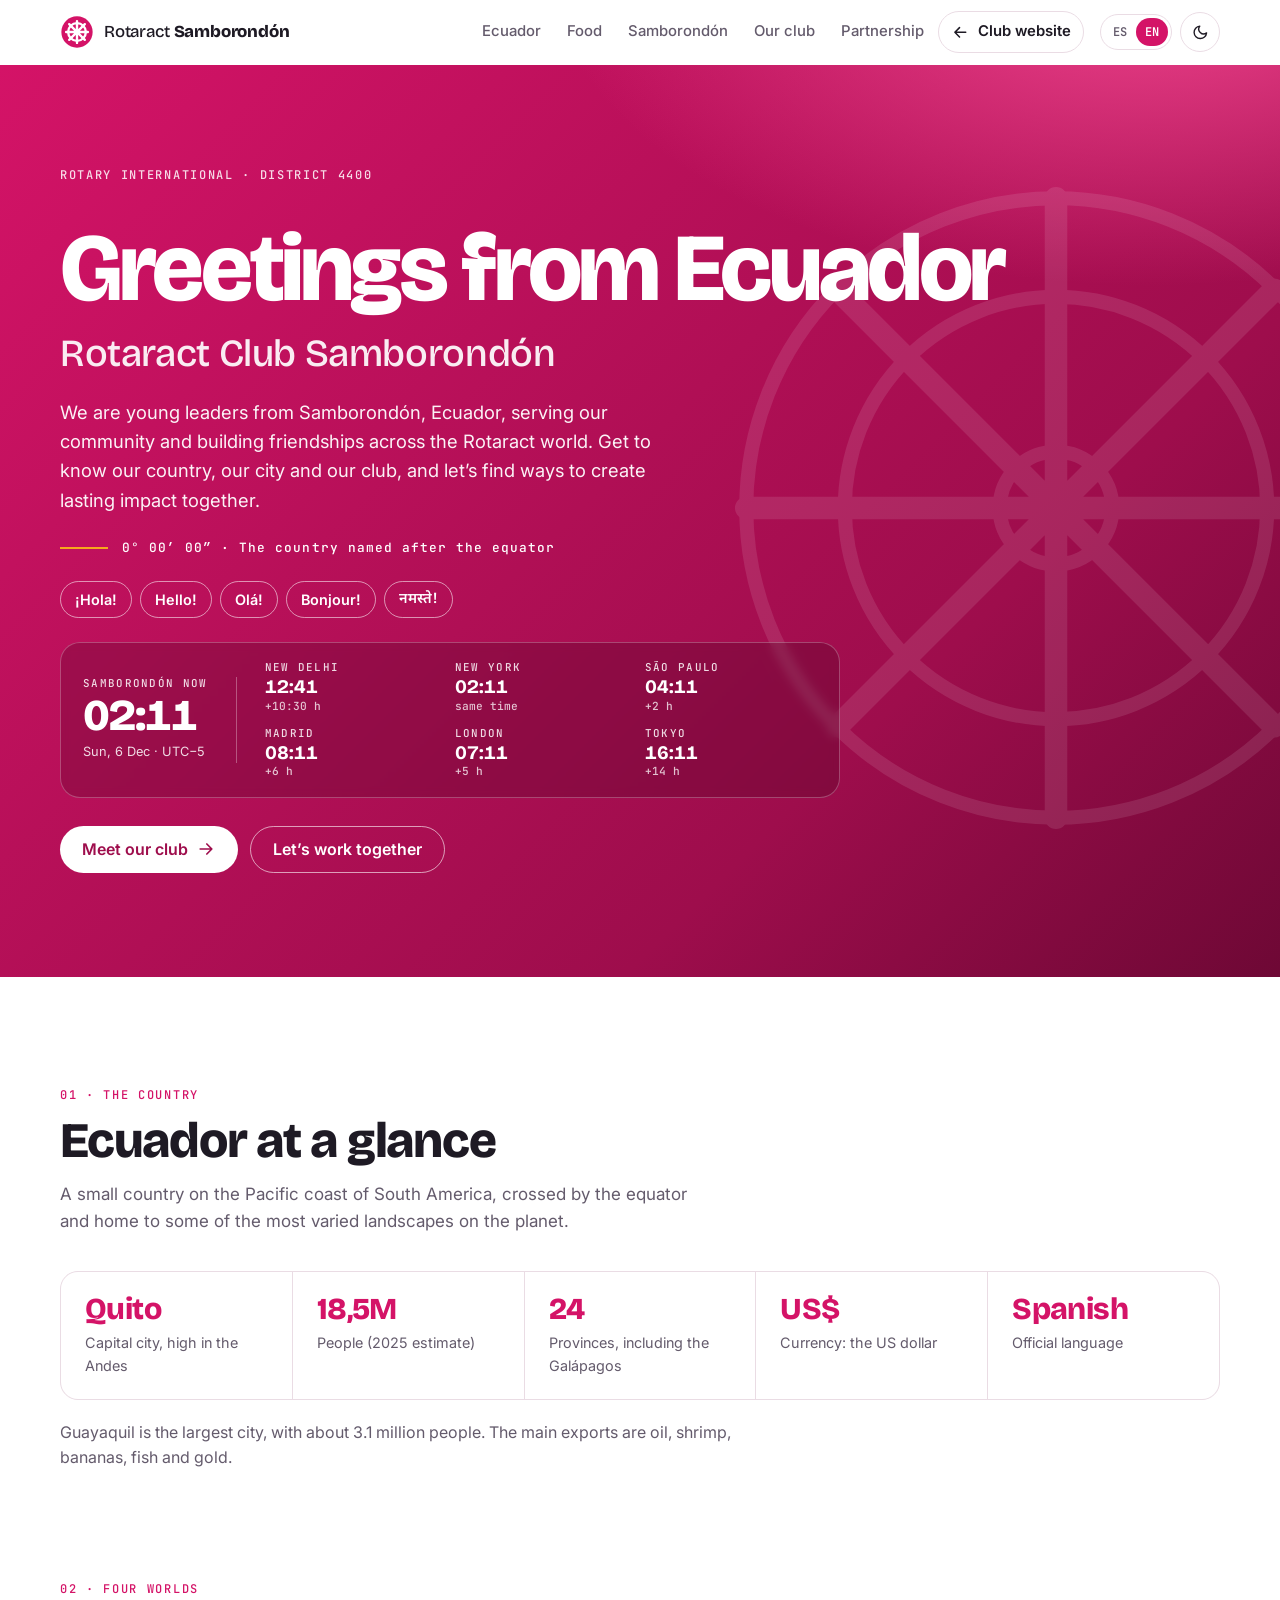
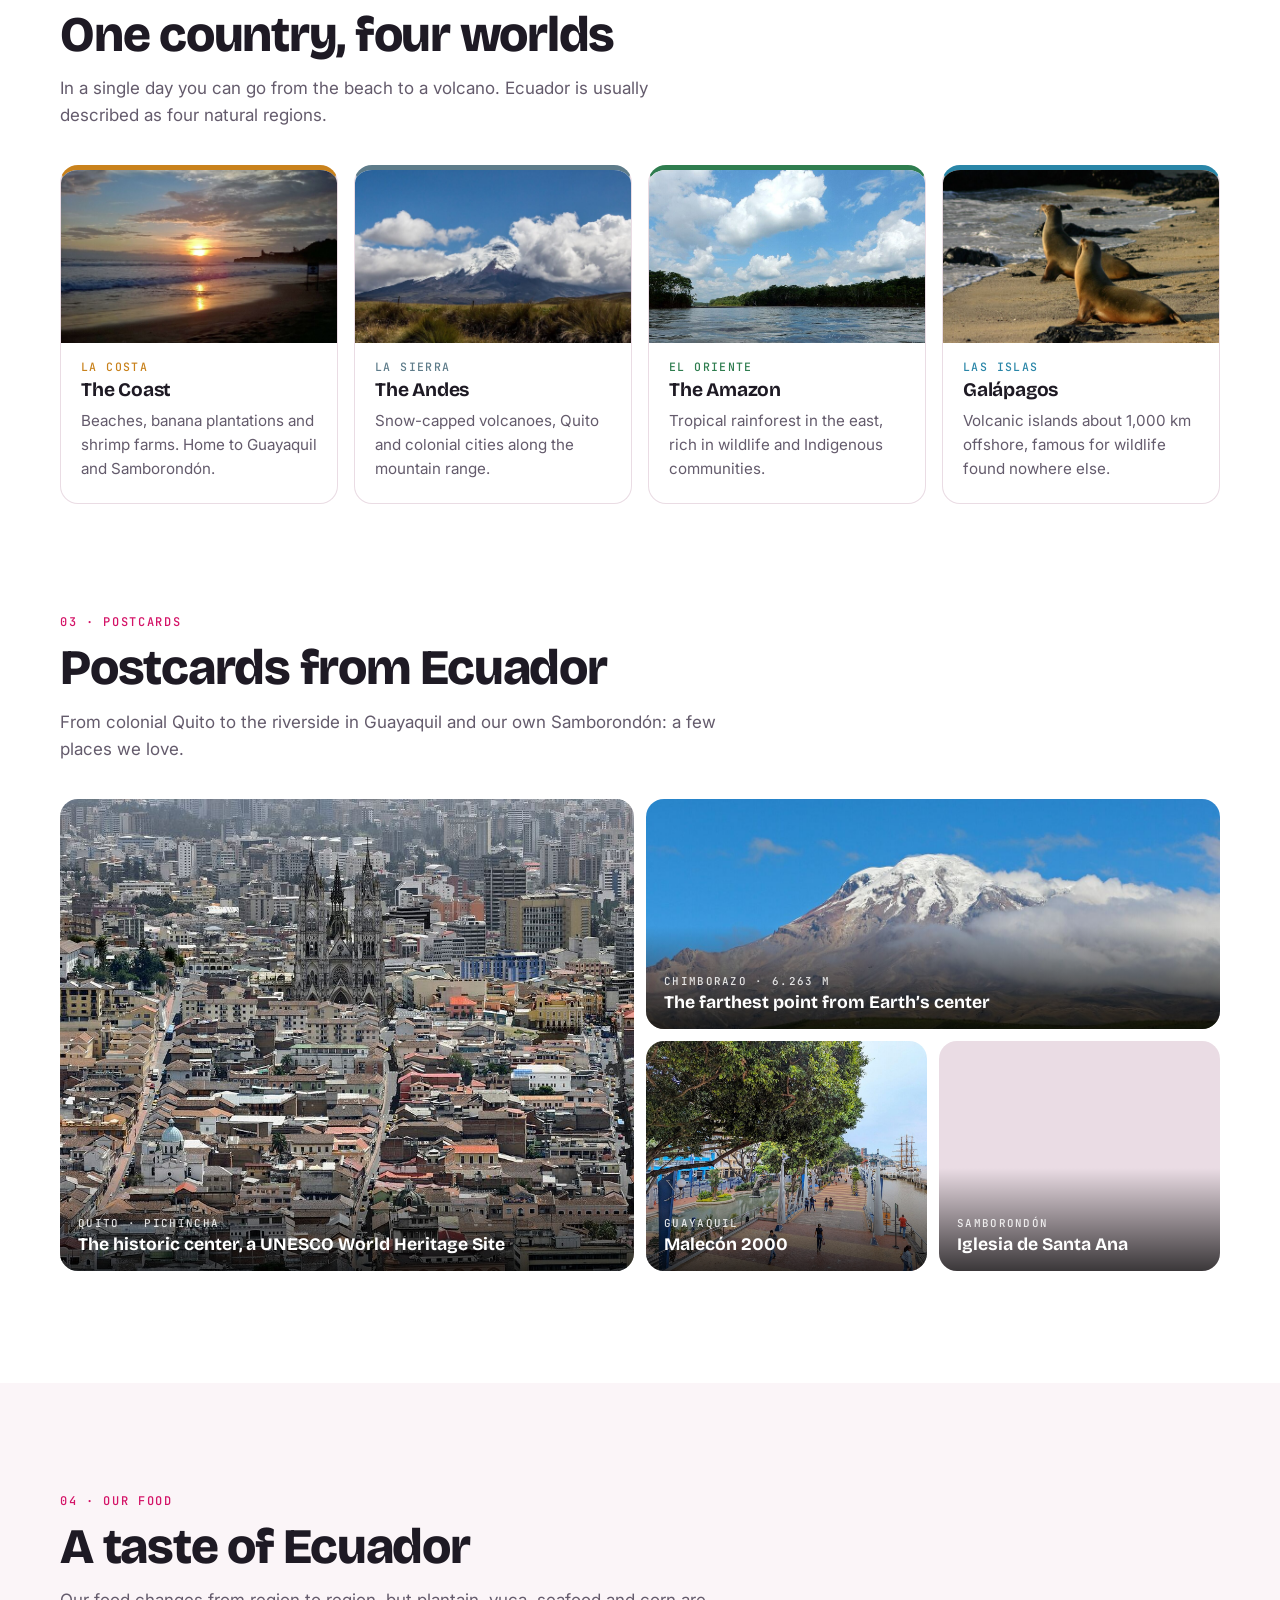
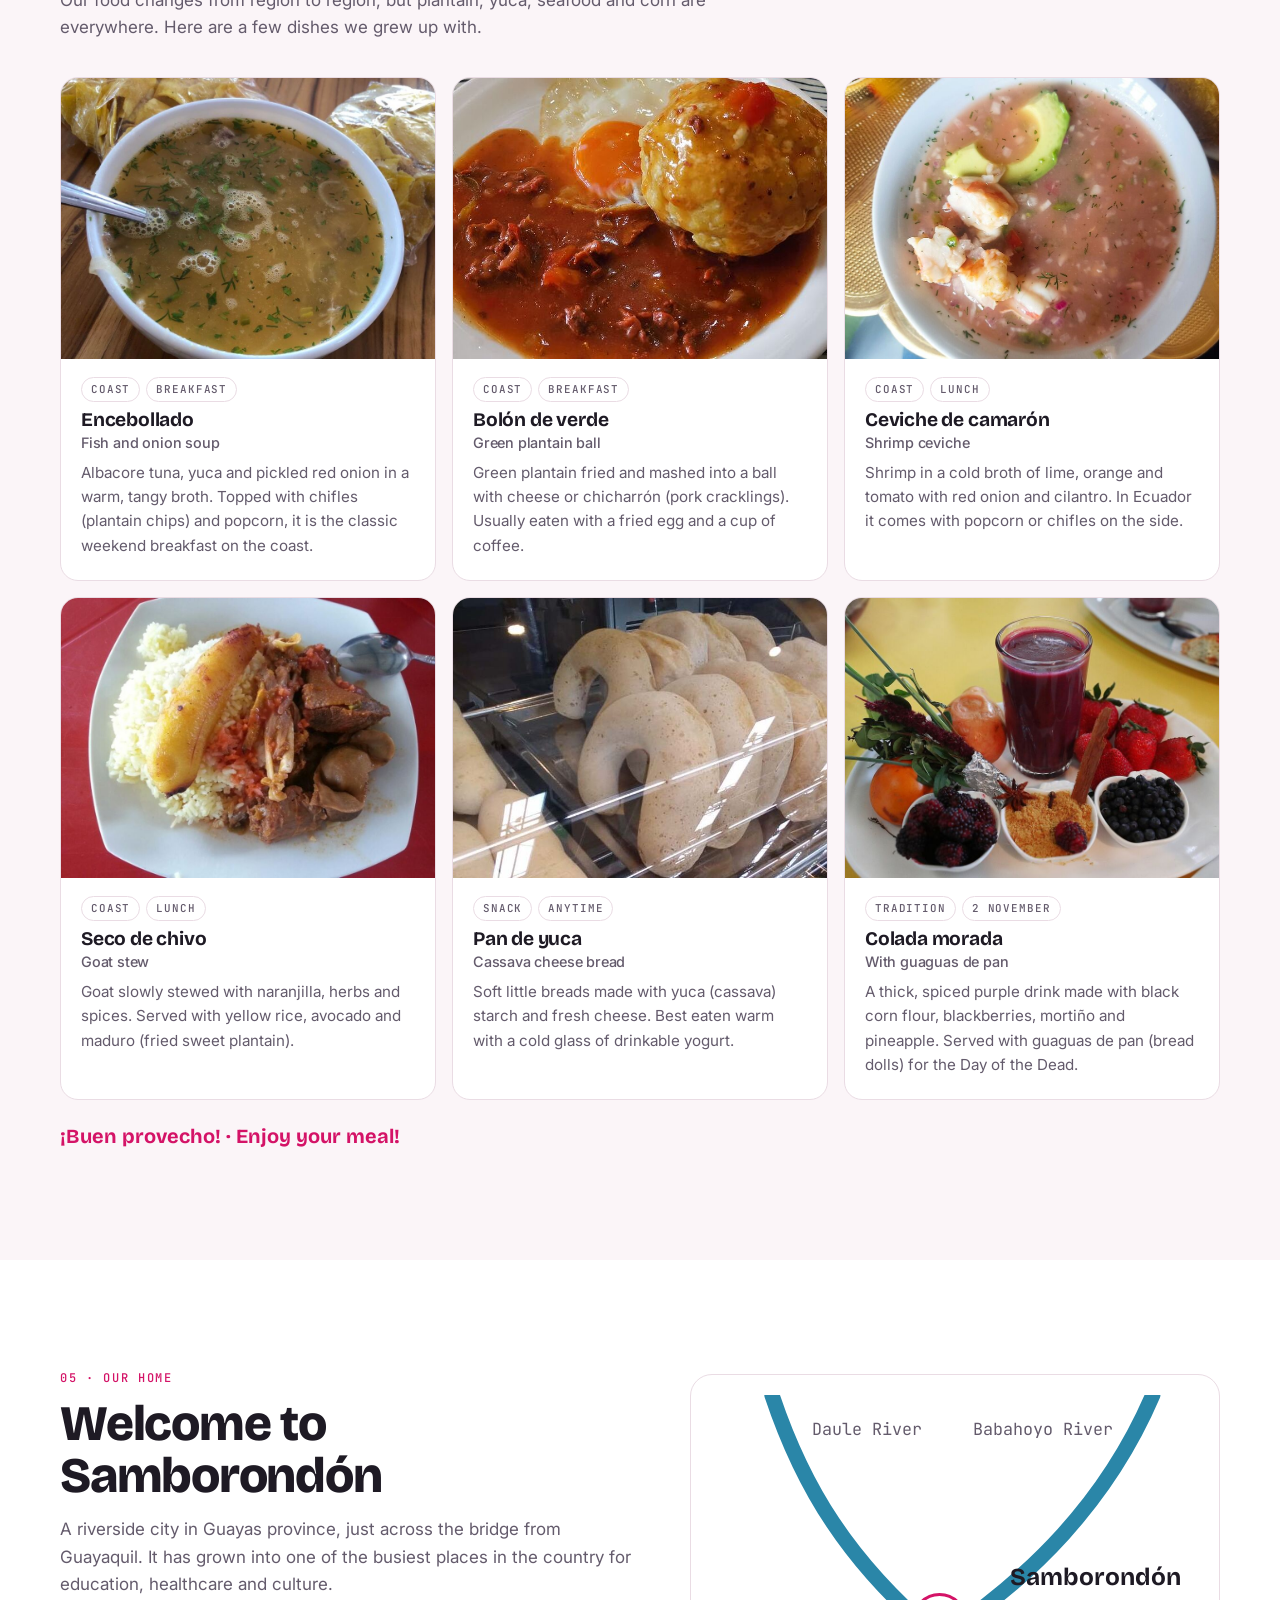
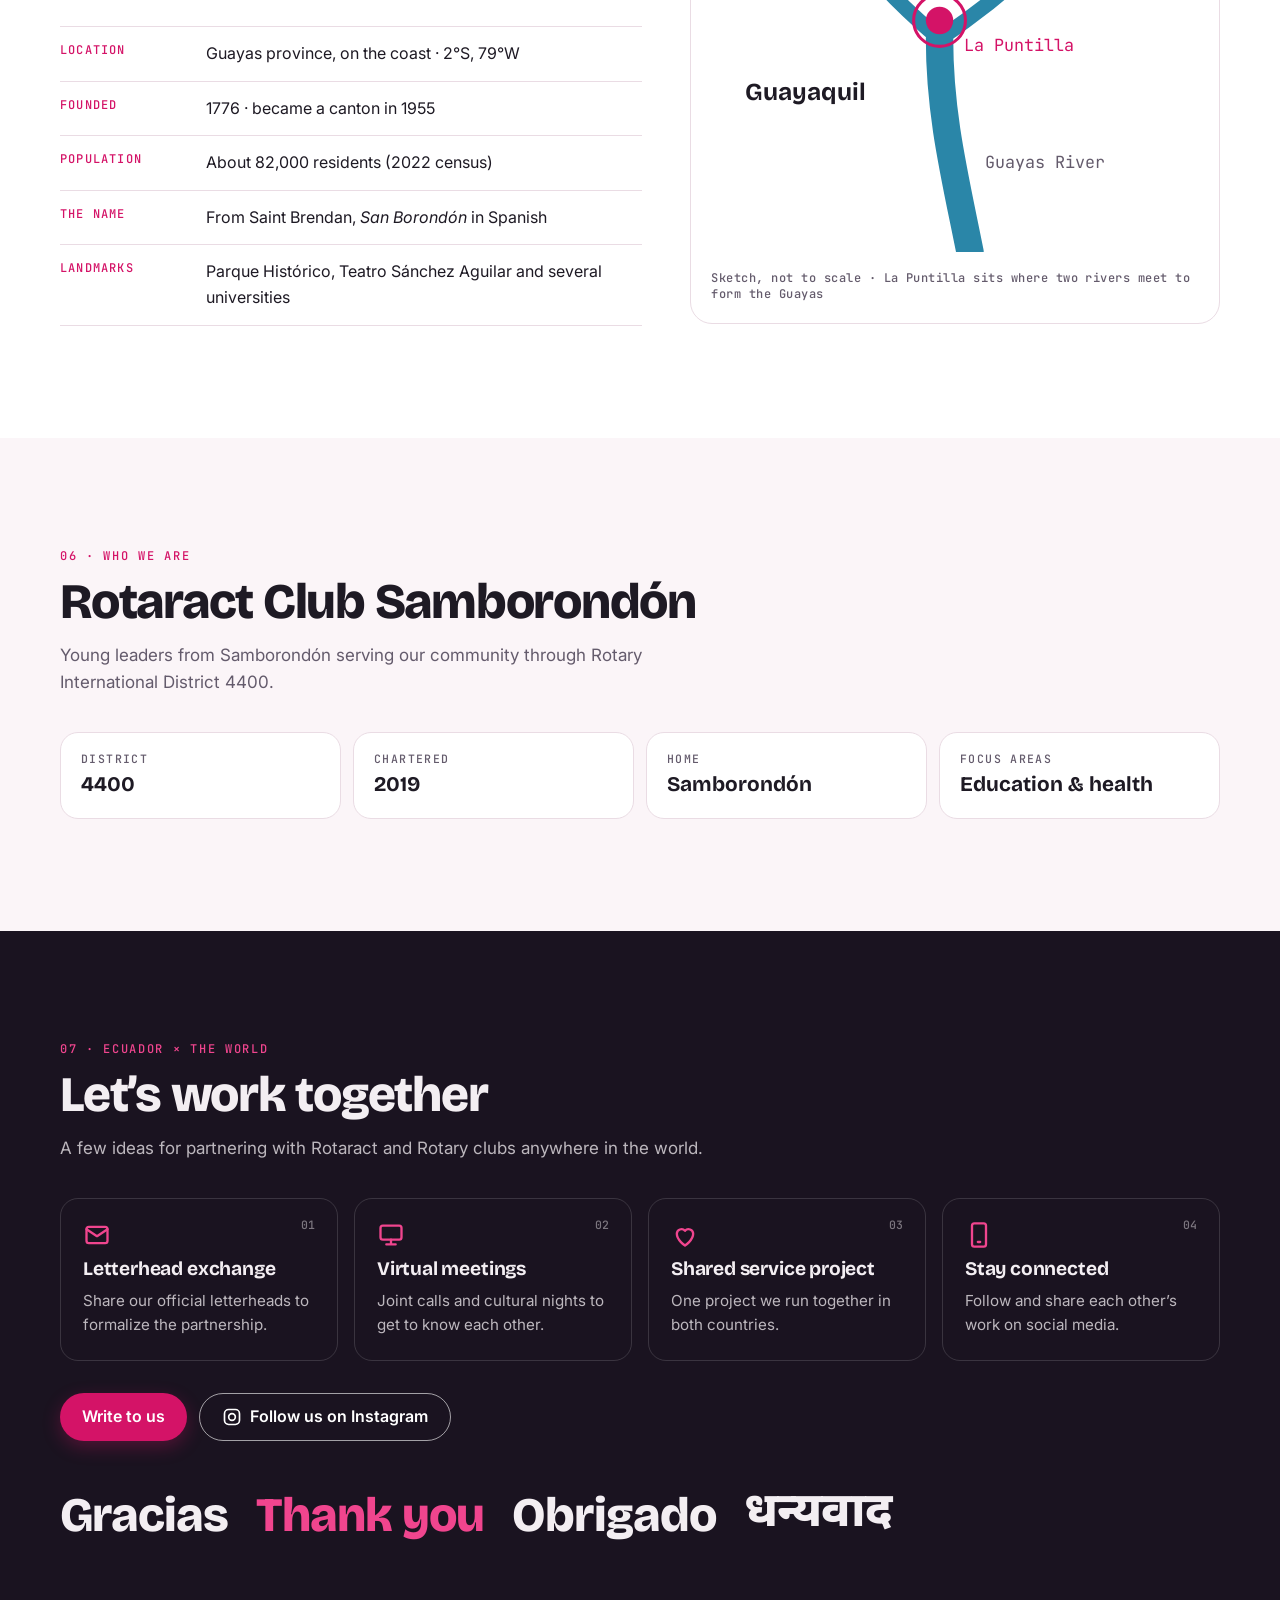
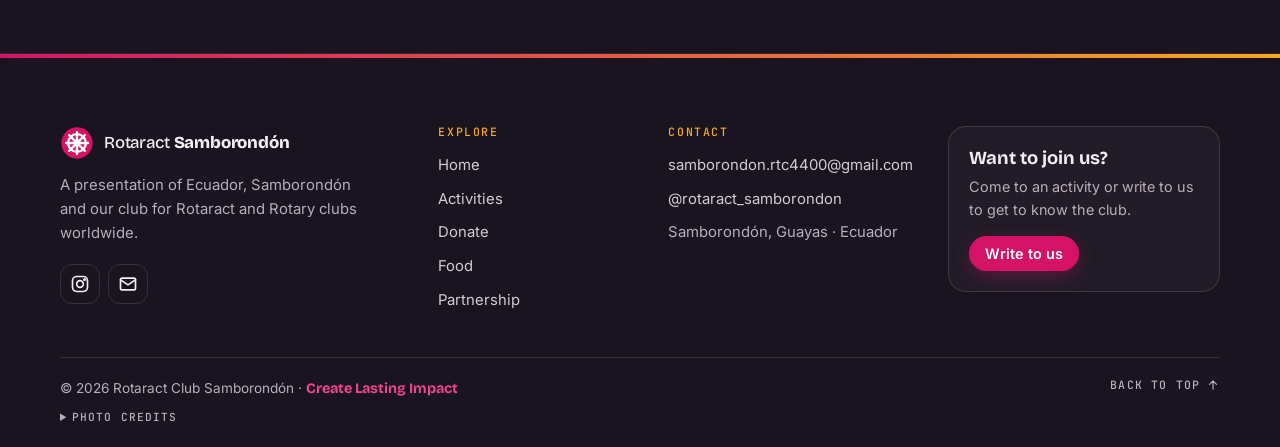
==== commit 3da7fb52: "Bilingual Ecuador page, Ecuador nav button and new footer - "Conoce Ecuador" gets its own button in " ====
--- a/ecuador/index.html
+++ b/ecuador/index.html
@@ -1,277 +1,82 @@
-<!DOCTYPE html>
-<html lang="en">
+<!doctype html>
+<html lang="es">
 <head>
 <meta charset="utf-8">
-<meta name="viewport" content="width=device-width, initial-scale=1, viewport-fit=cover">
-<title>Rotaract Club Samborondón</title>
-<meta name="description" content="Greetings from Ecuador! Meet Rotaract Club Samborondón (District 4400): young leaders serving our community and building friendships with clubs around the world.">
+<meta name="viewport" content="width=device-width, initial-scale=1">
+<title>Conoce Ecuador · Rotaract Club Samborondón</title>
+<meta name="description" content="Ecuador, Samborondón y nuestro club en una sola página: regiones, comida típica, horarios del mundo e ideas para trabajar juntos.">
 <meta name="theme-color" content="#D41367">
+<meta property="og:title" content="Conoce Ecuador · Rotaract Club Samborondón">
+<meta property="og:description" content="Greetings from Ecuador · Saludos desde Ecuador">
+<meta property="og:image" content="../images/quito.jpg">
 <meta property="og:type" content="website">
-<meta property="og:title" content="Rotaract Club Samborondón · Greetings from Ecuador">
-<meta property="og:description" content="Our country, our city and our club: young leaders from Samborondón, Ecuador, open to friendships with clubs around the world.">
-<link rel="icon" href="data:image/svg+xml,%3Csvg xmlns='http://www.w3.org/2000/svg' viewBox='0 0 100 100'%3E%3Crect width='100' height='100' rx='22' fill='%23D41367'/%3E%3Cg fill='none' stroke='white' stroke-width='6'%3E%3Ccircle cx='50' cy='50' r='30'/%3E%3Ccircle cx='50' cy='50' r='8'/%3E%3Cpath d='M50 14v72M14 50h72M25 25l50 50M75 25L25 75'/%3E%3C/g%3E%3C/svg%3E">
+<link rel="icon" href="data:image/svg+xml,%3Csvg xmlns='http://www.w3.org/2000/svg' viewBox='0 0 100 100'%3E%3Ccircle cx='50' cy='50' r='46' fill='%23D41367'/%3E%3Cg fill='none' stroke='white' stroke-width='7'%3E%3Ccircle cx='50' cy='50' r='26'/%3E%3Cpath d='M50 18v64M18 50h64M27 27l46 46M73 27L27 73'/%3E%3C/g%3E%3C/svg%3E">
 <link rel="preconnect" href="https://fonts.googleapis.com">
 <link rel="preconnect" href="https://fonts.gstatic.com" crossorigin>
-<link rel="stylesheet" href="https://fonts.googleapis.com/css2?family=Bricolage+Grotesque:opsz,wght@12..96,500;12..96,700;12..96,800&family=Inter:wght@400;500;600&family=JetBrains+Mono:wght@500&family=Noto+Sans+Devanagari:wght@500;700;800&display=swap">
-<style>
-:root{
-  --cranberry:#D41367;
-  --cranberry-deep:#9E0D4C;
-  --bg:#FFFFFF;
-  --surface:#FBF3F7;
-  --ink:#1E1A24;
-  --muted:#6A6172;
-  --line:#EBDDE5;
-  --on-accent:#FFFFFF;
-  --night:#1E1A24; --night-ink:#F3EEF2;
-  --coast:#C9821C; --andes:#5E7C8A; --amazon:#2F7D4F; --galapagos:#2A86A8;
-  --display:"Bricolage Grotesque", "Segoe UI", system-ui, sans-serif;
-  --body:"Inter", system-ui, -apple-system, sans-serif;
-  --mono:"JetBrains Mono", ui-monospace, Menlo, monospace;
-  --nav-h:60px;
-}
-@media (prefers-color-scheme: dark){:root:not([data-theme="light"]){
-  --cranberry:#F0458E; --cranberry-deep:#C21A64; --bg:#141017; --surface:#1E1820; --ink:#F3EEF2; --muted:#B3A8B5; --line:#33282F;
-  --night:#0C090E; --night-ink:#F3EEF2;
-  --coast:#F0B65A; --andes:#8AA7B4; --amazon:#5BB07D; --galapagos:#5AB3D4; color-scheme:dark}}
-:root[data-theme="dark"]{
-  --cranberry:#F0458E; --cranberry-deep:#C21A64; --bg:#141017; --surface:#1E1820; --ink:#F3EEF2; --muted:#B3A8B5; --line:#33282F;
-  --night:#0C090E; --night-ink:#F3EEF2;
-  --coast:#F0B65A; --andes:#8AA7B4; --amazon:#5BB07D; --galapagos:#5AB3D4; color-scheme:dark}
-
-*{box-sizing:border-box}
-html{scroll-behavior:smooth;scroll-padding-top:calc(var(--nav-h) + 12px)}
-@media (prefers-reduced-motion:reduce){html{scroll-behavior:auto}}
-body{margin:0;background:var(--bg);color:var(--ink);font:400 16px/1.6 var(--body);-webkit-font-smoothing:antialiased;overflow-x:hidden}
-img{max-width:100%}
-.wrap{max-width:1080px;margin:0 auto;padding-left:max(16px, env(safe-area-inset-left,0px));padding-right:max(16px, env(safe-area-inset-right,0px))}
-section{padding-block:clamp(56px,9vw,96px)}
-h1,h2,h3{font-family:var(--display);line-height:1.05;text-wrap:balance;margin:0}
-h2{font-size:clamp(2rem,4.5vw,3rem);font-weight:800;letter-spacing:-.02em}
-h3{font-size:1.25rem;font-weight:700}
-p{margin:0}
-.eyebrow{font:500 .75rem/1 var(--mono);letter-spacing:.14em;text-transform:uppercase;color:var(--cranberry)}
-.lede{color:var(--muted);max-width:60ch;font-size:1.0625rem;margin-top:14px}
-.head{display:flex;flex-direction:column;gap:10px;margin-bottom:36px}
-a{color:var(--cranberry)}
-:focus-visible{outline:3px solid var(--cranberry);outline-offset:3px;border-radius:6px}
-.skip{position:absolute;left:-9999px;top:8px;z-index:100;background:var(--ink);color:var(--bg);padding:8px 14px;border-radius:8px}
-.skip:focus{left:16px}
-
-[lang="hi"]{font-family:"Noto Sans Devanagari", var(--body)}
-.thanks [lang="hi"]{font-family:"Noto Sans Devanagari", var(--display);font-weight:800}
-.tri{margin-top:6px;display:flex;flex-wrap:wrap;gap:4px 14px;color:var(--cranberry);font:600 1rem/1.5 var(--body)}
-.tri [lang="hi"]{font-weight:700}
-
-/* NAV */
-.nav{position:sticky;top:0;z-index:50;height:var(--nav-h);background:color-mix(in srgb,var(--bg) 82%,transparent);backdrop-filter:saturate(1.4) blur(12px);-webkit-backdrop-filter:saturate(1.4) blur(12px);border-bottom:1px solid transparent;transition:border-color .2s}
-.nav.scrolled{border-bottom-color:var(--line)}
-.nav .wrap{height:100%;display:flex;align-items:center;justify-content:space-between;gap:16px}
-.brand{display:flex;align-items:center;gap:10px;text-decoration:none;color:var(--ink);font:800 1.05rem/1 var(--display);letter-spacing:-.01em;white-space:nowrap}
-.brand svg{width:28px;height:28px;color:var(--cranberry);flex:0 0 auto}
-.links{display:flex;align-items:center;gap:4px;list-style:none;margin:0;padding:0}
-.links a{display:block;padding:8px 12px;border-radius:999px;color:var(--muted);text-decoration:none;font-weight:500;font-size:.92rem;transition:color .15s,background .15s}
-.links a:hover,.links a.active{color:var(--ink);background:var(--surface)}
-.nav-tools{display:flex;align-items:center;gap:6px}
-.icon-btn{width:40px;height:40px;display:grid;place-items:center;border-radius:999px;border:1px solid var(--line);background:var(--bg);color:var(--ink);cursor:pointer}
-.icon-btn:hover{background:var(--surface)}
-.icon-btn svg{width:18px;height:18px}
-.menu-btn{display:none}
-@media (max-width:860px){
-  .menu-btn{display:grid}
-  .links{position:absolute;top:var(--nav-h);left:0;right:0;flex-direction:column;align-items:stretch;gap:2px;padding:10px 16px 18px;background:var(--bg);border-bottom:1px solid var(--line);display:none}
-  .links.open{display:flex}
-  .links a{padding:12px 14px;font-size:1rem}
-}
-
-/* HERO */
-.hero{background:var(--cranberry);color:var(--on-accent);position:relative;overflow:hidden;padding-block:0;isolation:isolate}
-.hero::after{content:"";position:absolute;inset:auto -10% -40% -10%;height:70%;background:radial-gradient(ellipse at center,var(--cranberry-deep),transparent 70%);z-index:-1;opacity:.7}
-.hero .wrap{padding-block:clamp(64px,10vw,112px) clamp(56px,8vw,88px);display:grid;gap:28px;position:relative;z-index:1}
-.hero .eyebrow{color:var(--on-accent);opacity:.85}
-.hero h1{font-size:clamp(3rem,9vw,6.5rem);font-weight:800;letter-spacing:-.035em}
-.hero h1 span{display:block;font-weight:500;font-size:.42em;letter-spacing:-.01em;margin-top:.35em;opacity:.92}
-.hero p{max-width:52ch;font-size:1.125rem;opacity:.95}
-.equator{display:flex;align-items:center;gap:14px;font:500 .8rem/1.4 var(--mono);letter-spacing:.08em}
-.equator::before{content:"";flex:0 0 48px;height:2px;background:var(--on-accent)}
-.hello{display:flex;flex-wrap:wrap;gap:10px}
-.hello span{border:1.5px solid rgba(255,255,255,.55);border-radius:999px;padding:6px 14px;font-weight:600;font-size:.9rem}
-.ctas{display:flex;flex-wrap:wrap;gap:12px;margin-top:4px}
-.btn{display:inline-flex;align-items:center;gap:8px;padding:13px 22px;border-radius:999px;font-weight:600;text-decoration:none;transition:transform .15s,background .15s}
-.btn:hover{transform:translateY(-2px)}
-.btn svg{width:18px;height:18px}
-.btn-light{background:#fff;color:#9E0D4C}
-.btn-ghost{color:#fff;border:1.5px solid rgba(255,255,255,.7)}
-.btn-ghost:hover{background:rgba(255,255,255,.12)}
-.wheel{position:absolute;right:-140px;top:50%;width:560px;height:560px;transform:translateY(-50%);opacity:.14;z-index:0}
-@media (max-width:640px){.wheel{width:380px;height:380px;right:-170px;top:28%}}
-@media (prefers-reduced-motion:no-preference){.wheel{animation:spin 90s linear infinite}@keyframes spin{to{transform:translateY(-50%) rotate(360deg)}}}
-
-/* CLOCKS */
-.clocks{margin-top:8px;max-width:760px;display:grid;grid-template-columns:auto 1fr;gap:20px 28px;align-items:center;background:rgba(0,0,0,.14);border:1px solid rgba(255,255,255,.25);border-radius:18px;padding:18px 22px}
-.home{display:flex;flex-direction:column;gap:4px;padding-right:28px;border-right:1px solid rgba(255,255,255,.3)}
-.home small,.city small{font:500 .68rem/1.2 var(--mono);letter-spacing:.12em;text-transform:uppercase;opacity:.85}
-.home b{font:800 clamp(2rem,5vw,2.75rem)/1 var(--display);font-variant-numeric:tabular-nums;letter-spacing:-.02em}
-.home span{font-size:.8rem;opacity:.8}
-.world{display:grid;grid-template-columns:repeat(3,minmax(0,1fr));gap:14px 18px}
-.city{display:flex;flex-direction:column;gap:3px;min-width:0}
-.city small{white-space:nowrap;overflow:hidden;text-overflow:ellipsis}
-.city b{font:700 1.2rem/1 var(--display);font-variant-numeric:tabular-nums}
-.city span{font:500 .7rem/1.2 var(--mono);opacity:.75}
-@media (max-width:600px){.clocks{grid-template-columns:1fr}.home{padding:0 0 16px;border-right:0;border-bottom:1px solid rgba(255,255,255,.3)}.world{grid-template-columns:repeat(2,minmax(0,1fr))}}
-
-/* STATS */
-.stats{display:grid;grid-template-columns:repeat(auto-fit,minmax(180px,1fr));gap:1px;background:var(--line);border:1px solid var(--line);border-radius:18px;overflow:hidden}
-.stat{background:var(--bg);padding:24px;display:flex;flex-direction:column;gap:6px;min-width:0}
-.stat b{font:800 2rem/1 var(--display);letter-spacing:-.02em;color:var(--cranberry);font-variant-numeric:tabular-nums}
-.stat small{color:var(--muted);font-size:.9rem}
-
-/* REGIONS */
-.regions{display:grid;grid-template-columns:repeat(auto-fit,minmax(230px,1fr));gap:16px}
-.region{border-radius:18px;padding:24px;background:var(--surface);border-top:6px solid var(--c);display:flex;flex-direction:column;gap:10px;min-width:0;transition:transform .2s}
-.region:hover{transform:translateY(-4px)}
-.region{overflow:hidden}
-.region img{display:block;width:calc(100% + 48px);max-width:none;margin:-24px -24px 8px;aspect-ratio:16/10;height:auto;object-fit:cover;background:var(--line)}
-.region .tag{font:500 .72rem/1 var(--mono);letter-spacing:.12em;text-transform:uppercase;color:var(--c)}
-.region p{color:var(--muted);font-size:.95rem}
-.region svg{width:44px;height:44px;color:var(--c)}
-
-/* POSTCARDS */
-.gallery{display:grid;grid-template-columns:repeat(4,minmax(0,1fr));grid-auto-rows:230px;gap:12px}
-.shot{position:relative;margin:0;border-radius:18px;overflow:hidden;background:var(--line)}
-.shot.big{grid-column:span 2;grid-row:span 2}
-.shot.wide{grid-column:span 2}
-.shot img{display:block;width:100%;height:100%;object-fit:cover;transition:transform .7s cubic-bezier(.2,.7,.2,1)}
-.shot:hover img{transform:scale(1.05)}
-.shot figcaption{position:absolute;inset:auto 0 0 0;padding:40px 18px 16px;background:linear-gradient(transparent,rgba(0,0,0,.72));color:#fff;font:700 1.15rem/1.2 var(--display)}
-.shot figcaption small{display:block;margin-bottom:4px;font:500 .68rem/1.3 var(--mono);letter-spacing:.12em;text-transform:uppercase;opacity:.85}
-@media (max-width:760px){.gallery{grid-template-columns:repeat(2,minmax(0,1fr));grid-auto-rows:180px}}
-@media (max-width:480px){.gallery{grid-template-columns:1fr;grid-auto-rows:230px}.shot.big,.shot.wide{grid-column:auto;grid-row:auto}}
-
-/* FOOD */
-.dishes{display:grid;grid-template-columns:repeat(auto-fit,minmax(min(100%,300px),1fr));gap:16px}
-.dish{border-radius:18px;overflow:hidden;background:var(--surface);display:flex;flex-direction:column;min-width:0;transition:transform .2s}
-.dish:hover{transform:translateY(-4px)}
-.dish .ph{aspect-ratio:4/3;overflow:hidden;background:var(--line)}
-.dish img{display:block;width:100%;height:100%;object-fit:cover;transition:transform .7s cubic-bezier(.2,.7,.2,1)}
-.dish:hover img{transform:scale(1.05)}
-.dish .body{padding:20px 22px 24px;display:flex;flex-direction:column;gap:8px}
-.dish .meta{display:flex;flex-wrap:wrap;gap:6px}
-.dish .meta span{font:500 .68rem/1 var(--mono);letter-spacing:.1em;text-transform:uppercase;color:var(--cranberry);border:1px solid color-mix(in srgb,var(--cranberry) 35%,transparent);border-radius:999px;padding:5px 9px}
-.dish h3 small{display:block;margin-top:4px;font:500 .9rem/1.3 var(--body);color:var(--muted)}
-.dish p{color:var(--muted);font-size:.95rem}
-.food-note{margin-top:20px;color:var(--muted);font-size:.95rem}
-
-/* SAMBORONDON */
-.sambo{background:var(--surface)}
-.split{display:grid;grid-template-columns:1.1fr 1fr;gap:48px;align-items:center}
-@media (max-width:820px){.split{grid-template-columns:1fr}}
-.facts{display:grid;gap:0;margin:28px 0 0;border-top:1px solid var(--line)}
-.fact{display:grid;grid-template-columns:120px 1fr;gap:16px;padding:14px 0;border-bottom:1px solid var(--line)}
-@media (max-width:480px){.fact{grid-template-columns:1fr;gap:2px}}
-.fact dt{font:500 .75rem/1.6 var(--mono);letter-spacing:.1em;text-transform:uppercase;color:var(--cranberry)}
-.fact dd{margin:0}
-.map{background:var(--bg);border:1px solid var(--line);border-radius:20px;padding:20px;margin:0}
-.map svg{width:100%;height:auto;display:block}
-.map figcaption{font:500 .75rem/1.4 var(--mono);color:var(--muted);margin-top:10px;letter-spacing:.04em}
-
-/* CLUB */
-.club-grid{display:grid;grid-template-columns:repeat(auto-fit,minmax(200px,1fr));gap:16px}
-.card{border:1px solid var(--line);border-radius:18px;padding:22px;display:flex;flex-direction:column;gap:8px;min-width:0}
-.card .k{font:500 .72rem/1 var(--mono);letter-spacing:.12em;text-transform:uppercase;color:var(--muted)}
-.card .v{font:700 1.35rem/1.2 var(--display)}
-.todo{display:inline-block;border:1.5px dashed var(--cranberry);color:var(--cranberry);border-radius:8px;padding:2px 8px;font:500 .85rem/1.4 var(--mono)}
-.officers-title{margin:44px 0 16px;font:500 .75rem/1 var(--mono);letter-spacing:.14em;text-transform:uppercase;color:var(--muted)}
-.officers{display:grid;grid-template-columns:repeat(auto-fit,minmax(220px,1fr));gap:12px}
-.officer{display:flex;gap:14px;align-items:center;padding:16px;border-radius:16px;background:var(--surface);border:1px solid transparent;transition:border-color .2s}
-.officer:hover{border-color:var(--line)}
-.avatar{flex:0 0 48px;height:48px;border-radius:50%;background:linear-gradient(135deg,var(--cranberry),var(--cranberry-deep));color:#fff;display:grid;place-items:center;font:700 1rem/1 var(--display)}
-.officer b{display:block;font-size:1rem}
-.officer small{color:var(--muted);font-size:.85rem}
-
-/* PROJECTS */
-.projects{display:grid;grid-template-columns:repeat(auto-fit,minmax(240px,1fr));gap:16px}
-.project{border-radius:18px;padding:24px;background:var(--surface);display:flex;flex-direction:column;gap:10px;min-width:0;border-left:4px solid var(--cranberry)}
-.project .n{font:500 .75rem/1 var(--mono);color:var(--cranberry);letter-spacing:.1em}
-.project p{color:var(--muted);font-size:.95rem}
-
-/* TOGETHER */
-.together{background:var(--night);color:var(--night-ink)}
-.together .eyebrow{color:var(--cranberry)}
-.together .lede{color:var(--night-ink);opacity:.75}
-.ideas{display:grid;grid-template-columns:repeat(auto-fit,minmax(220px,1fr));gap:16px;counter-reset:idea}
-.idea{border:1px solid color-mix(in srgb,var(--night-ink) 18%,transparent);border-radius:18px;padding:22px;display:flex;flex-direction:column;gap:10px;position:relative;transition:border-color .2s,background .2s}
-.idea:hover{border-color:var(--cranberry);background:color-mix(in srgb,var(--cranberry) 8%,transparent)}
-.idea::after{counter-increment:idea;content:"0" counter(idea);position:absolute;top:20px;right:22px;font:500 .72rem/1 var(--mono);opacity:.45}
-.idea svg{width:28px;height:28px;color:var(--cranberry)}
-.idea p{opacity:.75;font-size:.95rem}
-.thanks{margin-top:56px;display:flex;flex-wrap:wrap;gap:12px 28px;font:800 clamp(1.75rem,5vw,3rem)/1.1 var(--display);letter-spacing:-.02em}
-.thanks span:nth-child(2){color:var(--cranberry)}
-
-footer{padding-block:32px;color:var(--muted);font-size:.85rem;border-top:1px solid var(--line)}
-footer .wrap{display:flex;flex-wrap:wrap;justify-content:space-between;align-items:center;gap:12px}
-.credits{margin-top:18px;font-size:.8rem}
-.credits summary{cursor:pointer;font:500 .72rem/1 var(--mono);letter-spacing:.1em;text-transform:uppercase;width:max-content}
-.credits summary:hover{color:var(--cranberry)}
-.credits ul{margin:12px 0 0;padding-left:18px;display:grid;gap:4px}
-footer .motto{font:700 1rem/1 var(--display);color:var(--cranberry)}
-.top{color:var(--muted);text-decoration:none;font:500 .75rem/1 var(--mono);letter-spacing:.1em;text-transform:uppercase}
-.top:hover{color:var(--cranberry)}
-
-/* Reveal on scroll */
-@media (prefers-reduced-motion:no-preference){
-  .js .reveal{opacity:0;transform:translateY(18px);transition:opacity .7s cubic-bezier(.2,.7,.2,1),transform .7s cubic-bezier(.2,.7,.2,1);transition-delay:calc(var(--i,0) * 70ms)}
-  .js .reveal.in{opacity:1;transform:none}
-}
-</style>
+<link rel="stylesheet" href="https://fonts.googleapis.com/css2?family=Bricolage+Grotesque:opsz,wght@12..96,500;12..96,700;12..96,800&family=Inter:wght@400;500;600&family=JetBrains+Mono:wght@500&family=Noto+Sans+Devanagari:wght@600;800&display=swap">
+<link rel="stylesheet" href="../assets/styles.css">
+<link rel="stylesheet" href="../assets/ecuador.css">
+<script>
+  (function () {
+    try {
+      var t = localStorage.getItem('rac-theme');
+      if (t) document.documentElement.setAttribute('data-theme', t);
+      var l = localStorage.getItem('rac-lang');
+      if (!l) l = (navigator.language || 'es').toLowerCase().indexOf('es') === 0 ? 'es' : 'en';
+      document.documentElement.lang = l === 'en' ? 'en' : 'es';
+    } catch (e) {}
+  })();
+</script>
 </head>
-<body>
-<a class="skip" href="#main">Skip to content</a>
-
-<nav class="nav" aria-label="Main">
-  <div class="wrap">
-    <a class="brand" href="#top" aria-label="Rotaract Club Samborondón, back to top">
-      <svg viewBox="0 0 100 100" aria-hidden="true" fill="none" stroke="currentColor" stroke-width="7"><circle cx="50" cy="50" r="40"/><circle cx="50" cy="50" r="10"/><path d="M50 10v80M10 50h80M22 22l56 56M78 22L22 78"/></svg>
-      <span>RAC Samborondón</span>
+<body data-title-key="ec.meta.title" data-desc-key="ec.meta.description">
+<a class="skip" href="#main" data-i18n="skip">Saltar al contenido</a>
+
+<nav class="nav" aria-label="Principal">
+  <div class="wrap nav-inner">
+    <a class="brand" href="../">
+      <svg class="wheel-mark" viewBox="0 0 100 100" aria-hidden="true"><circle cx="50" cy="50" r="46"/><g fill="none" stroke="#fff" stroke-width="7"><circle cx="50" cy="50" r="26"/><path d="M50 18v64M18 50h64M27 27l46 46M73 27L27 73"/></g></svg>
+      <span>Rotaract <b>Samborondón</b></span>
     </a>
     <ul class="links" id="links">
-      <li><a href="#ecuador">Ecuador</a></li>
-      <li><a href="#food">Food</a></li>
-      <li><a href="#samborondon">Samborondón</a></li>
-      <li><a href="#club">Our club</a></li>
-      <li><a href="#together">Partnership</a></li>
-      <li><a href="../">Club website ↗</a></li>
+      <li><a href="#ecuador" data-i18n="ec.nav.country">Ecuador</a></li>
+      <li><a href="#food" data-i18n="ec.nav.food">Comida</a></li>
+      <li><a href="#samborondon" data-i18n="ec.nav.sambo">Samborondón</a></li>
+      <li><a href="#club" data-i18n="ec.nav.club">Nuestro club</a></li>
+      <li><a href="#together" data-i18n="ec.nav.together">Alianzas</a></li>
+      <li><a class="nav-pill" href="../"><svg viewBox="0 0 24 24" aria-hidden="true"><path d="M19 12H5M11 18l-6-6 6-6"/></svg><span data-i18n="ec.nav.back">Sitio del club</span></a></li>
     </ul>
     <div class="nav-tools">
-      <button class="icon-btn" id="theme" type="button" aria-label="Toggle dark mode">
-        <svg viewBox="0 0 24 24" fill="none" stroke="currentColor" stroke-width="2" stroke-linecap="round"><path d="M21 12.8A9 9 0 1 1 11.2 3a7 7 0 0 0 9.8 9.8z"/></svg>
+      <button class="lang-btn" id="lang" type="button" data-i18n-aria="nav.lang" aria-label="Read in English"><span data-lang="es">ES</span><span data-lang="en">EN</span></button>
+      <button class="icon-btn" id="theme" type="button" data-i18n-aria="nav.theme" aria-label="Cambiar modo claro u oscuro">
+        <svg class="i-moon" viewBox="0 0 24 24"><path d="M21 12.8A9 9 0 1 1 11.2 3a7 7 0 0 0 9.8 9.8z"/></svg>
+        <svg class="i-sun" viewBox="0 0 24 24"><circle cx="12" cy="12" r="4"/><path d="M12 2v2M12 20v2M4.9 4.9l1.4 1.4M17.7 17.7l1.4 1.4M2 12h2M20 12h2M4.9 19.1l1.4-1.4M17.7 6.3l1.4-1.4"/></svg>
       </button>
-      <button class="icon-btn menu-btn" id="menu" type="button" aria-label="Open menu" aria-expanded="false" aria-controls="links">
-        <svg viewBox="0 0 24 24" fill="none" stroke="currentColor" stroke-width="2" stroke-linecap="round"><path d="M4 7h16M4 12h16M4 17h16"/></svg>
+      <button class="icon-btn menu-btn" id="menu" type="button" data-i18n-aria="nav.menu" aria-label="Abrir menú" aria-expanded="false" aria-controls="links">
+        <svg viewBox="0 0 24 24"><path d="M4 7h16M4 12h16M4 17h16"/></svg>
       </button>
     </div>
   </div>
 </nav>
 
-<header class="hero" id="top">
-  <svg class="wheel" viewBox="0 0 100 100" aria-hidden="true" fill="none" stroke="currentColor" stroke-width="3">
+<header class="ec-hero" id="top">
+  <svg class="hero-wheel" viewBox="0 0 100 100" aria-hidden="true" fill="none" stroke="currentColor" stroke-width="2.4">
     <circle cx="50" cy="50" r="44"/><circle cx="50" cy="50" r="30"/><circle cx="50" cy="50" r="8"/>
-    <g stroke-width="4"><line x1="50" y1="6" x2="50" y2="94"/><line x1="6" y1="50" x2="94" y2="50"/><line x1="19" y1="19" x2="81" y2="81"/><line x1="81" y1="19" x2="19" y2="81"/></g>
+    <g stroke-width="3.2"><path d="M50 6v88M6 50h88M19 19l62 62M81 19L19 81"/></g>
   </svg>
   <div class="wrap">
-    <p class="eyebrow">Rotary International · District 4400</p>
-    <h1>Greetings from Ecuador<span>Rotaract Club Samborondón</span></h1>
-    <p>We are young leaders from Samborondón, Ecuador, serving our community and building friendships across the Rotaract world. Get to know our country, our city and our club, and let's find ways to create lasting impact together.</p>
-    <div class="equator">0° 00′ 00″ · The country named after the equator</div>
+    <p class="eyebrow eyebrow-light" data-i18n="ec.hero.eyebrow">Rotary International · Distrito 4400</p>
+    <h1><span data-i18n="ec.hero.title">Saludos desde Ecuador</span><small>Rotaract Club Samborondón</small></h1>
+    <p class="hero-lede" data-i18n="ec.hero.lede">Somos jóvenes líderes de Samborondón, Ecuador, sirviendo a nuestra comunidad y haciendo amigos en todo el mundo Rotaract.</p>
+    <div class="equator" data-i18n="ec.hero.equator">0° 00′ 00″ · El país que lleva el nombre de la línea equinoccial</div>
     <div class="hello"><span>¡Hola!</span><span>Hello!</span><span>Olá!</span><span>Bonjour!</span><span lang="hi" title="Namaste">नमस्ते!</span></div>
-    <div class="clocks" aria-label="Current local time in Samborondón and around the world">
-      <div class="home"><small>Samborondón now</small><b id="t-home">--:--</b><span id="d-home">Ecuador · UTC−5</span></div>
+    <div class="clocks" data-i18n-aria="ec.clock.aria" role="group" aria-label="Hora actual en Samborondón y en otras ciudades del mundo">
+      <div class="clock-home"><small data-i18n="ec.clock.home">Samborondón ahora</small><b id="t-home">--:--</b><span id="d-home">Ecuador · UTC−5</span></div>
       <div class="world" id="world"></div>
     </div>
     <div class="ctas">
-      <a class="btn btn-light" href="#club">Meet our club
-        <svg viewBox="0 0 24 24" fill="none" stroke="currentColor" stroke-width="2.2" stroke-linecap="round" stroke-linejoin="round"><path d="M5 12h14M13 6l6 6-6 6"/></svg></a>
-      <a class="btn btn-ghost" href="#together">Let's work together</a>
+      <a class="btn btn-light" href="#club"><span data-i18n="ec.hero.cta1">Conoce nuestro club</span>
+        <svg viewBox="0 0 24 24" aria-hidden="true"><path d="M5 12h14M13 6l6 6-6 6"/></svg></a>
+      <a class="btn btn-ghost" href="#together" data-i18n="ec.hero.cta2">Trabajemos juntos</a>
     </div>
   </div>
 </header>
@@ -280,200 +85,184 @@
   <section id="ecuador">
     <div class="wrap">
       <div class="head reveal">
-        <p class="eyebrow">01 · The country</p>
-        <h2>Ecuador at a glance</h2>
-        <p class="lede">A small country on the Pacific coast of South America, crossed by the equator and home to some of the most varied landscapes on the planet.</p>
-      </div>
-      <div class="stats">
-        <div class="stat reveal" style="--i:0"><b>Quito</b><small>Capital city, high in the Andes</small></div>
-        <div class="stat reveal" style="--i:1"><b>18.5M</b><small>People (2025 estimate)</small></div>
-        <div class="stat reveal" style="--i:2"><b>24</b><small>Provinces, including the Galápagos</small></div>
-        <div class="stat reveal" style="--i:3"><b>US$</b><small>Currency: the US dollar</small></div>
-        <div class="stat reveal" style="--i:4"><b>Español</b><small>Official language: Spanish</small></div>
-      </div>
-      <p class="lede reveal" style="margin-top:20px">Guayaquil is the largest city, with about 3.1 million people. Ecuador's main exports are oil, shrimp, bananas, fish and gold.</p>
-    </div>
-  </section>
-
-  <section id="regions" style="padding-top:0">
-    <div class="wrap">
-      <div class="head reveal">
-        <p class="eyebrow">02 · Four worlds</p>
-        <h2>One country, four worlds</h2>
-        <p class="lede">In a single day you can go from the beach to a volcano. Ecuador is usually described as four natural regions.</p>
+        <p class="eyebrow" data-i18n="ec.country.eyebrow">01 · El país</p>
+        <h2 data-i18n="ec.country.title">Ecuador de un vistazo</h2>
+        <p class="lede" data-i18n="ec.country.lede">Un país pequeño en la costa del Pacífico de Sudamérica.</p>
+      </div>
+      <div class="ec-stats">
+        <div class="ec-stat reveal" style="--i:0"><b>Quito</b><small data-i18n="ec.stat.capital">Capital, en lo alto de los Andes</small></div>
+        <div class="ec-stat reveal" style="--i:1"><b>18,5M</b><small data-i18n="ec.stat.people">Habitantes (estimado 2025)</small></div>
+        <div class="ec-stat reveal" style="--i:2"><b>24</b><small data-i18n="ec.stat.provinces">Provincias, incluidas las Galápagos</small></div>
+        <div class="ec-stat reveal" style="--i:3"><b>US$</b><small data-i18n="ec.stat.currency">Moneda: el dólar estadounidense</small></div>
+        <div class="ec-stat reveal" style="--i:4"><b data-i18n="ec.stat.langValue">Español</b><small data-i18n="ec.stat.lang">Idioma oficial</small></div>
+      </div>
+      <p class="note reveal" data-i18n="ec.country.note">Guayaquil es la ciudad más grande.</p>
+    </div>
+  </section>
+
+  <section id="regions" data-nav="ecuador" style="padding-top:0">
+    <div class="wrap">
+      <div class="head reveal">
+        <p class="eyebrow" data-i18n="ec.regions.eyebrow">02 · Cuatro mundos</p>
+        <h2 data-i18n="ec.regions.title">Un país, cuatro mundos</h2>
+        <p class="lede" data-i18n="ec.regions.lede">En un solo día puedes ir de la playa a un volcán.</p>
       </div>
       <div class="regions">
         <article class="region reveal" style="--c:var(--coast);--i:0">
-          <img src="../images/coast.jpg" width="1200" height="896" alt="Sunset over the beach at Montañita" loading="lazy" decoding="async">
-          <span class="tag">La Costa</span><h3>The Coast</h3>
-          <p>Beaches, banana plantations and shrimp farms. Home to Guayaquil and Samborondón.</p>
+          <img src="../images/coast.jpg" width="1200" height="896" data-i18n-alt="ec.coast.alt" alt="Atardecer en la playa de Montañita" loading="lazy" decoding="async">
+          <div class="region-body"><span class="tag-c">La Costa</span><h3 data-i18n="ec.coast.title">La Costa</h3><p data-i18n="ec.coast.text">Playas, bananeras y camaroneras.</p></div>
         </article>
         <article class="region reveal" style="--c:var(--andes);--i:1">
-          <img src="../images/andes.jpg" width="1200" height="800" alt="Snow-capped Cotopaxi volcano above the páramo" loading="lazy" decoding="async">
-          <span class="tag">La Sierra</span><h3>The Andes</h3>
-          <p>Snow-capped volcanoes, Quito and colonial cities along the mountain range.</p>
+          <img src="../images/andes.jpg" width="1200" height="800" data-i18n-alt="ec.andes.alt" alt="El volcán Cotopaxi" loading="lazy" decoding="async">
+          <div class="region-body"><span class="tag-c">La Sierra</span><h3 data-i18n="ec.andes.title">La Sierra</h3><p data-i18n="ec.andes.text">Volcanes nevados y Quito.</p></div>
         </article>
         <article class="region reveal" style="--c:var(--amazon);--i:2">
-          <img src="../images/amazon.jpg" width="1200" height="666" alt="The Napo River and rainforest near Coca" loading="lazy" decoding="async">
-          <span class="tag">El Oriente</span><h3>The Amazon</h3>
-          <p>Tropical rainforest in the east, rich in wildlife and Indigenous communities.</p>
+          <img src="../images/amazon.jpg" width="1200" height="666" data-i18n-alt="ec.amazon.alt" alt="El río Napo" loading="lazy" decoding="async">
+          <div class="region-body"><span class="tag-c">El Oriente</span><h3 data-i18n="ec.amazon.title">La Amazonía</h3><p data-i18n="ec.amazon.text">Selva tropical al oriente.</p></div>
         </article>
         <article class="region reveal" style="--c:var(--galapagos);--i:3">
-          <img src="../images/galapagos.jpg" width="1200" height="800" alt="Two Galápagos sea lions on the beach at Isabela Island" loading="lazy" decoding="async">
-          <span class="tag">Las Islas</span><h3>Galápagos</h3>
-          <p>Volcanic islands about 1,000 km offshore, famous for wildlife found nowhere else.</p>
-        </article>
-      </div>
-    </div>
-  </section>
-
-  <section id="postcards" style="padding-top:0">
-    <div class="wrap">
-      <div class="head reveal">
-        <p class="eyebrow">03 · Postcards</p>
-        <h2>Postcards from Ecuador</h2>
-        <p class="lede">From colonial Quito to the riverside in Guayaquil and our own Samborondón: a few places we love.</p>
+          <img src="../images/galapagos.jpg" width="1200" height="800" data-i18n-alt="ec.gala.alt" alt="Lobos marinos en Galápagos" loading="lazy" decoding="async">
+          <div class="region-body"><span class="tag-c">Las Islas</span><h3 data-i18n="ec.gala.title">Galápagos</h3><p data-i18n="ec.gala.text">Islas volcánicas.</p></div>
+        </article>
+      </div>
+    </div>
+  </section>
+
+  <section id="postcards" data-nav="ecuador" style="padding-top:0">
+    <div class="wrap">
+      <div class="head reveal">
+        <p class="eyebrow" data-i18n="ec.post.eyebrow">03 · Postales</p>
+        <h2 data-i18n="ec.post.title">Postales de Ecuador</h2>
+        <p class="lede" data-i18n="ec.post.lede">Algunos lugares que amamos.</p>
       </div>
       <div class="gallery">
-        <figure class="shot big reveal" style="--i:0"><img src="../images/quito.jpg" width="1200" height="743" alt="Rooftops of Quito's historic center seen from the Basílica del Voto Nacional" loading="lazy" decoding="async"><figcaption><small>Quito · Pichincha</small>The historic center, a UNESCO World Heritage Site</figcaption></figure>
-        <figure class="shot wide reveal" style="--i:1"><img src="../images/chimborazo.jpg" width="1200" height="800" alt="Snow-capped Chimborazo volcano above green fields" loading="lazy" decoding="async"><figcaption><small>Chimborazo · 6,263 m</small>The farthest point from Earth’s center</figcaption></figure>
-        <figure class="shot reveal" style="--i:2"><img src="../images/guayaquil.jpg" width="1200" height="904" alt="Walkway and gardens along the Malecón 2000 in Guayaquil" loading="lazy" decoding="async"><figcaption><small>Guayaquil</small>Malecón 2000</figcaption></figure>
-        <figure class="shot reveal" style="--i:3"><img src="../images/samborondon.jpg" width="1200" height="900" alt="White bell tower of the Santa Ana church in Samborondón" loading="lazy" decoding="async"><figcaption><small>Samborondón</small>Iglesia de Santa Ana</figcaption></figure>
-      </div>
-    </div>
-  </section>
-
-  <section id="food" style="padding-top:0">
-    <div class="wrap">
-      <div class="head reveal">
-        <p class="eyebrow">04 · Our food</p>
-        <h2>A taste of Ecuador</h2>
-        <p class="lede">Our food changes from region to region, but plantain, yuca, seafood and corn are everywhere. Here are a few dishes we grew up with.</p>
+        <figure class="shot big reveal" style="--i:0"><img src="../images/quito.jpg" width="1200" height="743" data-i18n-alt="ec.post.quitoAlt" alt="Centro histórico de Quito" loading="lazy" decoding="async"><figcaption><small>Quito · Pichincha</small><span data-i18n="ec.post.quito">El centro histórico, Patrimonio de la Humanidad de la UNESCO</span></figcaption></figure>
+        <figure class="shot wide reveal" style="--i:1"><img src="../images/chimborazo.jpg" width="1200" height="800" data-i18n-alt="ec.post.chimboAlt" alt="El volcán Chimborazo" loading="lazy" decoding="async"><figcaption><small>Chimborazo · 6.263 m</small><span data-i18n="ec.post.chimbo">El punto más lejano del centro de la Tierra</span></figcaption></figure>
+        <figure class="shot reveal" style="--i:2"><img src="../images/guayaquil.jpg" width="1200" height="904" data-i18n-alt="ec.post.gyeAlt" alt="Malecón 2000 en Guayaquil" loading="lazy" decoding="async"><figcaption><small>Guayaquil</small>Malecón 2000</figcaption></figure>
+        <figure class="shot reveal" style="--i:3"><img src="../images/samborondon.jpg" width="1200" height="900" data-i18n-alt="ec.post.samboAlt" alt="Iglesia de Santa Ana en Samborondón" loading="lazy" decoding="async"><figcaption><small>Samborondón</small>Iglesia de Santa Ana</figcaption></figure>
+      </div>
+    </div>
+  </section>
+
+  <section id="food" class="tinted">
+    <div class="wrap">
+      <div class="head reveal">
+        <p class="eyebrow" data-i18n="ec.food.eyebrow">04 · Nuestra comida</p>
+        <h2 data-i18n="ec.food.title">Un sabor de Ecuador</h2>
+        <p class="lede" data-i18n="ec.food.lede">Algunos platos con los que crecimos.</p>
       </div>
       <div class="dishes">
         <article class="dish reveal" style="--i:0">
-          <div class="ph"><img src="../images/food/encebollado.jpg" width="900" height="674" alt="A bowl of encebollado fish soup with pickled red onion and cilantro" loading="lazy" decoding="async"></div>
-          <div class="body">
-            <div class="meta"><span>Coast</span><span>Breakfast</span></div>
-            <h3 lang="es">Encebollado<small lang="en">Fish and onion soup</small></h3>
-            <p>Albacore tuna, yuca and pickled red onion in a warm, tangy broth. Topped with chifles (plantain chips) and popcorn, it is the classic weekend breakfast on the coast.</p>
+          <div class="ph"><img src="../images/food/encebollado.jpg" width="900" height="674" data-i18n-alt="ec.dish.ence.alt" alt="Encebollado" loading="lazy" decoding="async"></div>
+          <div class="body">
+            <div class="tags"><span class="tag" data-i18n="ec.tag.coast">Costa</span><span class="tag" data-i18n="ec.tag.breakfast">Desayuno</span></div>
+            <h3>Encebollado<small data-i18n="ec.dish.ence.sub">Sopa de pescado y cebolla</small></h3>
+            <p data-i18n="ec.dish.ence.text">Albacora, yuca y cebolla curtida.</p>
           </div>
         </article>
         <article class="dish reveal" style="--i:1">
-          <div class="ph"><img src="../images/food/bolon.jpg" width="900" height="430" alt="A bolón de verde with a fried egg and stew" loading="lazy" decoding="async"></div>
-          <div class="body">
-            <div class="meta"><span>Coast</span><span>Breakfast</span></div>
-            <h3 lang="es">Bolón de verde<small lang="en">Green plantain ball</small></h3>
-            <p>Green plantain fried and mashed into a ball with cheese or chicharrón (pork cracklings). Usually eaten with a fried egg and a cup of coffee.</p>
+          <div class="ph"><img src="../images/food/bolon.jpg" width="900" height="430" data-i18n-alt="ec.dish.bolon.alt" alt="Bolón de verde" loading="lazy" decoding="async"></div>
+          <div class="body">
+            <div class="tags"><span class="tag" data-i18n="ec.tag.coast">Costa</span><span class="tag" data-i18n="ec.tag.breakfast">Desayuno</span></div>
+            <h3>Bolón de verde<small data-i18n="ec.dish.bolon.sub">Bola de plátano verde</small></h3>
+            <p data-i18n="ec.dish.bolon.text">Plátano verde frito y majado.</p>
           </div>
         </article>
         <article class="dish reveal" style="--i:2">
-          <div class="ph"><img src="../images/food/ceviche.jpg" width="900" height="900" alt="Ecuadorian shrimp ceviche in a tangy broth with avocado" loading="lazy" decoding="async"></div>
-          <div class="body">
-            <div class="meta"><span>Coast</span><span>Lunch</span></div>
-            <h3 lang="es">Ceviche de camarón<small lang="en">Shrimp ceviche</small></h3>
-            <p>Shrimp in a cold broth of lime, orange and tomato with red onion and cilantro. In Ecuador it comes with popcorn or chifles on the side.</p>
+          <div class="ph"><img src="../images/food/ceviche.jpg" width="900" height="900" data-i18n-alt="ec.dish.ceviche.alt" alt="Ceviche de camarón" loading="lazy" decoding="async"></div>
+          <div class="body">
+            <div class="tags"><span class="tag" data-i18n="ec.tag.coast">Costa</span><span class="tag" data-i18n="ec.tag.lunch">Almuerzo</span></div>
+            <h3>Ceviche de camarón<small data-i18n="ec.dish.ceviche.sub">Ceviche de camarón</small></h3>
+            <p data-i18n="ec.dish.ceviche.text">Camarón en un caldo frío de limón.</p>
           </div>
         </article>
         <article class="dish reveal" style="--i:0">
-          <div class="ph"><img src="../images/food/seco.jpg" width="900" height="675" alt="Seco de chivo stew with yellow rice and fried sweet plantain" loading="lazy" decoding="async"></div>
-          <div class="body">
-            <div class="meta"><span>Coast</span><span>Lunch</span></div>
-            <h3 lang="es">Seco de chivo<small lang="en">Goat stew</small></h3>
-            <p>Goat slowly stewed with naranjilla, herbs and spices. Served with yellow rice, avocado and maduro (fried sweet plantain).</p>
+          <div class="ph"><img src="../images/food/seco.jpg" width="900" height="675" data-i18n-alt="ec.dish.seco.alt" alt="Seco de chivo" loading="lazy" decoding="async"></div>
+          <div class="body">
+            <div class="tags"><span class="tag" data-i18n="ec.tag.coast">Costa</span><span class="tag" data-i18n="ec.tag.lunch">Almuerzo</span></div>
+            <h3>Seco de chivo<small data-i18n="ec.dish.seco.sub">Estofado de chivo</small></h3>
+            <p data-i18n="ec.dish.seco.text">Chivo cocinado lentamente.</p>
           </div>
         </article>
         <article class="dish reveal" style="--i:1">
-          <div class="ph"><img src="../images/food/pan-de-yuca.jpg" width="900" height="495" alt="Freshly baked pan de yuca cheese breads" loading="lazy" decoding="async"></div>
-          <div class="body">
-            <div class="meta"><span>Snack</span><span>Anytime</span></div>
-            <h3 lang="es">Pan de yuca<small lang="en">Cassava cheese bread</small></h3>
-            <p>Soft little breads made with yuca (cassava) starch and fresh cheese. Best eaten warm with a cold glass of drinkable yogurt.</p>
+          <div class="ph"><img src="../images/food/pan-de-yuca.jpg" width="900" height="495" data-i18n-alt="ec.dish.yuca.alt" alt="Pan de yuca" loading="lazy" decoding="async"></div>
+          <div class="body">
+            <div class="tags"><span class="tag" data-i18n="ec.tag.snack">Piqueo</span><span class="tag" data-i18n="ec.tag.anytime">A toda hora</span></div>
+            <h3>Pan de yuca<small data-i18n="ec.dish.yuca.sub">Panecito de yuca y queso</small></h3>
+            <p data-i18n="ec.dish.yuca.text">Panecitos suaves de almidón de yuca y queso.</p>
           </div>
         </article>
         <article class="dish reveal" style="--i:2">
-          <div class="ph"><img src="../images/food/colada-morada.jpg" width="900" height="592" alt="A glass of colada morada next to the fruits and spices used to make it" loading="lazy" decoding="async"></div>
-          <div class="body">
-            <div class="meta"><span>Tradition</span><span>2 November</span></div>
-            <h3 lang="es">Colada morada<small lang="en">With guaguas de pan</small></h3>
-            <p>A thick, spiced purple drink made with black corn flour, blackberries, mortiño and pineapple. Served with guaguas de pan (bread dolls) for Día de los Difuntos, the Day of the Dead.</p>
-          </div>
-        </article>
-      </div>
-      <p class="food-note reveal">¡Buen provecho! · Enjoy your meal!</p>
-    </div>
-  </section>
-
-  <section class="sambo" id="samborondon">
+          <div class="ph"><img src="../images/food/colada-morada.jpg" width="900" height="592" data-i18n-alt="ec.dish.colada.alt" alt="Colada morada" loading="lazy" decoding="async"></div>
+          <div class="body">
+            <div class="tags"><span class="tag" data-i18n="ec.tag.tradition">Tradición</span><span class="tag" data-i18n="ec.tag.nov2">2 de noviembre</span></div>
+            <h3>Colada morada<small data-i18n="ec.dish.colada.sub">Con guaguas de pan</small></h3>
+            <p data-i18n="ec.dish.colada.text">Bebida espesa y especiada de maíz negro.</p>
+          </div>
+        </article>
+      </div>
+      <p class="food-note reveal" data-i18n="ec.food.note">¡Buen provecho!</p>
+    </div>
+  </section>
+
+  <section id="samborondon">
     <div class="wrap split">
       <div class="reveal">
-        <p class="eyebrow">05 · Our home</p>
-        <h2 style="margin-top:10px">Welcome to Samborondón</h2>
-        <p class="lede">A riverside city in Guayas province, just across the bridge from Guayaquil. It has grown into one of the busiest places in the country for education, healthcare and culture.</p>
+        <p class="eyebrow" data-i18n="ec.sambo.eyebrow">05 · Nuestra casa</p>
+        <h2 data-i18n="ec.sambo.title">Bienvenidos a Samborondón</h2>
+        <p class="lede" data-i18n="ec.sambo.lede">Una ciudad junto al río en la provincia del Guayas.</p>
         <dl class="facts">
-          <div class="fact"><dt>Location</dt><dd>Guayas province, on the coast · 2°S, 79°W</dd></div>
-          <div class="fact"><dt>Founded</dt><dd>1776 · became a canton in 1955</dd></div>
-          <div class="fact"><dt>Population</dt><dd>About 82,000 residents (2022 census)</dd></div>
-          <div class="fact"><dt>The name</dt><dd>From Saint Brendan, <i>San Borondón</i> in Spanish</dd></div>
-          <div class="fact"><dt>Landmarks</dt><dd>Parque Histórico, Teatro Sánchez Aguilar and several universities</dd></div>
+          <div class="fact"><dt data-i18n="ec.fact.location">Ubicación</dt><dd data-i18n="ec.fact.locationV">Provincia del Guayas</dd></div>
+          <div class="fact"><dt data-i18n="ec.fact.founded">Fundación</dt><dd data-i18n="ec.fact.foundedV">1776</dd></div>
+          <div class="fact"><dt data-i18n="ec.fact.pop">Población</dt><dd data-i18n="ec.fact.popV">Unos 82.000 habitantes</dd></div>
+          <div class="fact"><dt data-i18n="ec.fact.name">El nombre</dt><dd data-i18n-html="ec.fact.nameV">Viene de San Brendan</dd></div>
+          <div class="fact"><dt data-i18n="ec.fact.landmarks">Lugares</dt><dd data-i18n="ec.fact.landmarksV">Parque Histórico</dd></div>
         </dl>
       </div>
       <figure class="map reveal" style="--i:1">
-        <svg viewBox="0 0 320 300" role="img" aria-label="Map sketch: the Daule and Babahoyo rivers meet at La Puntilla to form the Guayas River, between Guayaquil and Samborondón">
+        <svg viewBox="0 0 320 300" role="img" data-i18n-aria="ec.map.aria" aria-label="Croquis de los ríos entre Guayaquil y Samborondón">
           <path d="M40 0 C60 60 90 110 150 160" stroke="var(--galapagos)" stroke-width="10" fill="none" stroke-linecap="round"/>
           <path d="M290 0 C260 70 210 120 150 160" stroke="var(--galapagos)" stroke-width="10" fill="none" stroke-linecap="round"/>
           <path d="M150 160 C150 210 160 250 170 300" stroke="var(--galapagos)" stroke-width="18" fill="none" stroke-linecap="round"/>
           <circle cx="150" cy="148" r="9" fill="var(--cranberry)"/>
           <circle cx="150" cy="148" r="17" fill="none" stroke="var(--cranberry)" stroke-width="2"/>
           <g font-family="JetBrains Mono, monospace" font-size="11" fill="var(--muted)">
-            <text x="52" y="40">Daule River</text>
-            <text x="198" y="40">Babahoyo River</text>
-            <text x="180" y="245">Guayas River</text>
+            <text x="66" y="26" data-i18n="ec.map.daule">Río Daule</text>
+            <text x="172" y="26" data-i18n="ec.map.babahoyo">Río Babahoyo</text>
+            <text x="180" y="245" data-i18n="ec.map.guayas">Río Guayas</text>
           </g>
           <g font-family="Bricolage Grotesque, sans-serif" font-weight="700" font-size="16" fill="var(--ink)">
             <text x="22" y="200">Guayaquil</text>
-            <text x="200" y="125">Samborondón</text>
+            <text x="196" y="125">Samborondón</text>
           </g>
           <text x="166" y="168" font-family="JetBrains Mono, monospace" font-size="11" fill="var(--cranberry)">La Puntilla</text>
         </svg>
-        <figcaption>Sketch, not to scale · La Puntilla sits where two rivers meet to form the Guayas</figcaption>
+        <figcaption data-i18n="ec.map.caption">Croquis, sin escala</figcaption>
       </figure>
     </div>
   </section>
 
-  <section id="club">
-    <div class="wrap">
-      <div class="head reveal">
-        <p class="eyebrow">06 · Who we are</p>
-        <h2>Rotaract Club Samborondón</h2>
-        <p class="lede">Young leaders from Samborondón serving our community through Rotary International District 4400.</p>
-      </div>
-      <div class="club-grid">
-        <div class="card reveal" style="--i:0"><span class="k">District</span><span class="v">4400</span></div>
-        <div class="card reveal" style="--i:1"><span class="k">Chartered</span><span class="v">2019</span></div>
-        <div class="card reveal" style="--i:2"><span class="k">Members</span><span class="v">15</span></div>
-        <div class="card reveal" style="--i:3"><span class="k">Focus areas</span><span class="v">Education &amp; Health</span></div>
-      </div>
-      <p class="officers-title reveal">Board of directors</p>
-      <div class="officers">
-        <div class="officer reveal" style="--i:0"><span class="avatar" aria-hidden="true">JT</span><div><b>Rtr. Jamil Torres</b><small>President</small></div></div>
-        <div class="officer reveal" style="--i:1"><span class="avatar" aria-hidden="true">GB</span><div><b>Rtr. Gabriela Baque</b><small>Vice President</small></div></div>
-        <div class="officer reveal" style="--i:2"><span class="avatar" aria-hidden="true">KV</span><div><b>Rtr. Karla Vargas</b><small>Secretary</small></div></div>
-        <div class="officer reveal" style="--i:3"><span class="avatar" aria-hidden="true">EH</span><div><b>Rtr. Erixon Hurtado</b><small>Treasurer</small></div></div>
-      </div>
-    </div>
-  </section>
-
-  <section id="projects" style="padding-top:0" hidden>
-    <div class="wrap">
-      <div class="head reveal">
-        <p class="eyebrow">05 · What we do</p>
-        <h2>Our projects</h2>
-      </div>
-      <div class="projects">
-        <article class="project reveal" style="--i:0"><span class="n">Project 01</span><h3><span class="todo">project name</span></h3><p>What we did and who it helped.</p></article>
-        <article class="project reveal" style="--i:1"><span class="n">Project 02</span><h3><span class="todo">project name</span></h3><p>What we did and who it helped.</p></article>
-        <article class="project reveal" style="--i:2"><span class="n">Project 03</span><h3><span class="todo">project name</span></h3><p>What we did and who it helped.</p></article>
+  <section id="club" class="tinted">
+    <div class="wrap">
+      <div class="head reveal">
+        <p class="eyebrow" data-i18n="ec.club.eyebrow">06 · Quiénes somos</p>
+        <h2 data-i18n="ec.club.title">Rotaract Club Samborondón</h2>
+        <p class="lede" data-i18n="ec.club.lede">Jóvenes líderes de Samborondón.</p>
+      </div>
+      <div class="club-cards">
+        <div class="club-card reveal" style="--i:0"><span class="k" data-i18n="ec.card.district">Distrito</span><span class="v">4400</span></div>
+        <div class="club-card reveal" style="--i:1"><span class="k" data-i18n="ec.card.chartered">Fundado</span><span class="v">2019</span></div>
+        <div class="club-card reveal" style="--i:2"><span class="k" data-i18n="ec.card.home">Sede</span><span class="v">Samborondón</span></div>
+        <div class="club-card reveal" style="--i:3"><span class="k" data-i18n="ec.card.focus">Áreas de enfoque</span><span class="v" data-i18n="ec.card.focusV">Educación y salud</span></div>
+      </div>
+      <div id="board-wrap" hidden>
+        <p class="mini-title" data-i18n="ec.club.board">Directiva</p>
+        <ul class="ec-board" id="ec-board"></ul>
+      </div>
+      <div id="recent-wrap" hidden>
+        <p class="mini-title" data-i18n="ec.club.recent">Lo que hemos hecho</p>
+        <ul class="recent" id="recent"></ul>
+        <a class="more-link" href="../#impacto"><span data-i18n="ec.club.more">Ver todas las actividades</span> <svg viewBox="0 0 24 24" aria-hidden="true"><path d="M5 12h14M13 6l6 6-6 6"/></svg></a>
       </div>
     </div>
   </section>
@@ -481,147 +270,92 @@
   <section class="together" id="together">
     <div class="wrap">
       <div class="head reveal">
-        <p class="eyebrow">07 · Ecuador × The world</p>
-        <h2>Let's work together</h2>
-        <p class="tri"><span lang="es">Trabajemos juntos</span><span aria-hidden="true">·</span><span lang="hi" title="Aaiye saath milkar kaam karein">आइए साथ मिलकर काम करें</span></p>
-        <p class="lede">A few ideas for partnering with Rotaract and Rotary clubs anywhere in the world.</p>
+        <p class="eyebrow" data-i18n="ec.tog.eyebrow">07 · Ecuador × el mundo</p>
+        <h2 data-i18n="ec.tog.title">Trabajemos juntos</h2>
+        <p class="lede" data-i18n="ec.tog.lede">Algunas ideas para hermanarnos.</p>
       </div>
       <div class="ideas">
-        <div class="idea reveal" style="--i:0"><svg viewBox="0 0 24 24" fill="none" stroke="currentColor" stroke-width="2" aria-hidden="true"><rect x="3" y="5" width="18" height="14" rx="2"/><path d="M3 7l9 6 9-6"/></svg><h3>Letterhead exchange</h3><p>Share our official letterheads to formalize the partnership.</p></div>
-        <div class="idea reveal" style="--i:1"><svg viewBox="0 0 24 24" fill="none" stroke="currentColor" stroke-width="2" aria-hidden="true"><rect x="3" y="4" width="18" height="12" rx="2"/><path d="M8 20h8M12 16v4"/></svg><h3>Virtual meetings</h3><p>Joint calls and cultural nights to get to know each other.</p></div>
-        <div class="idea reveal" style="--i:2"><svg viewBox="0 0 24 24" fill="none" stroke="currentColor" stroke-width="2" aria-hidden="true"><path d="M12 21s-7-4.5-7-10a4 4 0 0 1 7-2.6A4 4 0 0 1 19 11c0 5.5-7 10-7 10z"/></svg><h3>Shared service project</h3><p>One project we run together in both countries.</p></div>
-        <div class="idea reveal" style="--i:3"><svg viewBox="0 0 24 24" fill="none" stroke="currentColor" stroke-width="2" aria-hidden="true"><rect x="6" y="2" width="12" height="20" rx="2"/><path d="M11 18h2"/></svg><h3>Stay connected</h3><p>Follow and share each other's work on social media. Find us on Instagram: <a href="https://www.instagram.com/rotaract_samborondon/" target="_blank" rel="noopener">@rotaract_samborondon</a></p></div>
+        <div class="idea reveal" style="--i:0"><svg viewBox="0 0 24 24" aria-hidden="true"><rect x="3" y="5" width="18" height="14" rx="2"/><path d="M3 7l9 6 9-6"/></svg><h3 data-i18n="ec.idea1.title">Intercambio de membretes</h3><p data-i18n="ec.idea1.text">Compartir nuestros membretes oficiales.</p></div>
+        <div class="idea reveal" style="--i:1"><svg viewBox="0 0 24 24" aria-hidden="true"><rect x="3" y="4" width="18" height="12" rx="2"/><path d="M8 20h8M12 16v4"/></svg><h3 data-i18n="ec.idea2.title">Reuniones virtuales</h3><p data-i18n="ec.idea2.text">Llamadas conjuntas.</p></div>
+        <div class="idea reveal" style="--i:2"><svg viewBox="0 0 24 24" aria-hidden="true"><path d="M12 21s-7-4.5-7-10a4 4 0 0 1 7-2.6A4 4 0 0 1 19 11c0 5.5-7 10-7 10z"/></svg><h3 data-i18n="ec.idea3.title">Proyecto de servicio compartido</h3><p data-i18n="ec.idea3.text">Un proyecto juntos.</p></div>
+        <div class="idea reveal" style="--i:3"><svg viewBox="0 0 24 24" aria-hidden="true"><rect x="6" y="2" width="12" height="20" rx="2"/><path d="M11 18h2"/></svg><h3 data-i18n="ec.idea4.title">Sigamos conectados</h3><p data-i18n="ec.idea4.text">Seguirnos en redes sociales.</p></div>
+      </div>
+      <div class="ctas">
+        <a class="btn btn-primary" href="../#contacto" data-i18n="ec.tog.write">Escríbenos</a>
+        <a class="btn btn-ghost" href="https://www.instagram.com/rotaract_samborondon/" target="_blank" rel="noopener"><svg viewBox="0 0 24 24" aria-hidden="true"><rect x="3" y="3" width="18" height="18" rx="5"/><circle cx="12" cy="12" r="4"/></svg><span data-i18n="ec.tog.ig">Síguenos en Instagram</span></a>
       </div>
       <div class="thanks reveal"><span>Gracias</span><span>Thank you</span><span>Obrigado</span><span lang="hi" title="Dhanyavaad">धन्यवाद</span></div>
     </div>
   </section>
 </main>
 
-<footer>
-  <div class="wrap">
-    <span>Rotaract Club Samborondón · District 4400 · Ecuador</span>
-    <span class="motto">Create Lasting Impact</span>
-    <a class="top" href="https://www.instagram.com/rotaract_samborondon/" target="_blank" rel="noopener">Instagram @rotaract_samborondon</a>
-    <a class="top" href="#top">Back to top ↑</a>
+<footer class="footer">
+  <div class="wrap footer-grid">
+    <div class="footer-brand">
+      <a class="brand" href="../">
+        <svg class="wheel-mark" viewBox="0 0 100 100" aria-hidden="true"><circle cx="50" cy="50" r="46"/><g fill="none" stroke="#fff" stroke-width="7"><circle cx="50" cy="50" r="26"/><path d="M50 18v64M18 50h64M27 27l46 46M73 27L27 73"/></g></svg>
+        <span>Rotaract <b>Samborondón</b></span>
+      </a>
+      <p data-i18n="ec.footer.blurb">Una presentación de Ecuador, Samborondón y nuestro club para Rotaract y Rotary de todo el mundo.</p>
+      <div class="socials">
+        <a class="social" href="https://www.instagram.com/rotaract_samborondon/" target="_blank" rel="noopener" aria-label="Instagram"><svg viewBox="0 0 24 24" aria-hidden="true"><rect x="3" y="3" width="18" height="18" rx="5"/><circle cx="12" cy="12" r="4"/><circle cx="17.5" cy="6.5" r=".8" fill="currentColor"/></svg></a>
+        <a class="social" href="mailto:samborondon.rtc4400@gmail.com" data-i18n-aria="form.email" aria-label="Correo"><svg viewBox="0 0 24 24" aria-hidden="true"><rect x="3" y="5" width="18" height="14" rx="2"/><path d="M3 7l9 6 9-6"/></svg></a>
+      </div>
+    </div>
+    <nav class="footer-col" data-i18n-aria="footer.explore" aria-label="Explora">
+      <h2 data-i18n="footer.explore">Explora</h2>
+      <ul>
+        <li><a href="../" data-i18n="nav.home">Inicio</a></li>
+        <li><a href="../#actividades" data-i18n="nav.activities">Actividades</a></li>
+        <li><a href="../#dona" data-i18n="nav.donate">Dona</a></li>
+        <li><a href="#food" data-i18n="ec.nav.food">Comida</a></li>
+        <li><a href="#together" data-i18n="ec.nav.together">Alianzas</a></li>
+      </ul>
+    </nav>
+    <div class="footer-col">
+      <h2 data-i18n="footer.contact">Contacto</h2>
+      <ul>
+        <li><a href="mailto:samborondon.rtc4400@gmail.com">samborondon.rtc4400@gmail.com</a></li>
+        <li><a href="https://www.instagram.com/rotaract_samborondon/" target="_blank" rel="noopener">@rotaract_samborondon</a></li>
+        <li><span data-i18n="footer.place">Samborondón, Guayas · Ecuador</span></li>
+      </ul>
+    </div>
+    <div class="footer-cta">
+      <p class="footer-cta-title" data-i18n="footer.ctaTitle">¿Quieres sumarte?</p>
+      <p data-i18n="footer.ctaText">Ven a una actividad o escríbenos para conocer el club.</p>
+      <a class="btn btn-primary btn-sm" href="../#contacto" data-i18n="footer.ctaBtn">Escríbenos</a>
+    </div>
   </div>
-  <div class="wrap">
+  <div class="wrap footer-bottom">
+    <p>© <span data-year>2026</span> Rotaract Club Samborondón · <span class="motto">Create Lasting Impact</span></p>
     <details class="credits">
-      <summary>Photo credits</summary>
+      <summary data-i18n="footer.credits">Créditos de fotos</summary>
       <ul>
-        <li>Montañita: <a href="https://commons.wikimedia.org/wiki/File:Atardecer_en_Monta%C3%B1ita.jpg" target="_blank" rel="noopener">photo</a> by Mikaelashamrock, <a href="https://creativecommons.org/licenses/by-sa/4.0/" target="_blank" rel="noopener">CC BY-SA 4.0</a>, via Wikimedia Commons (resized)</li>
-        <li>Cotopaxi: <a href="https://commons.wikimedia.org/wiki/File:Cotopaxi_01.jpg" target="_blank" rel="noopener">photo</a> by Bernard Gagnon, <a href="https://creativecommons.org/licenses/by-sa/3.0/" target="_blank" rel="noopener">CC BY-SA 3.0</a>, via Wikimedia Commons (resized)</li>
-        <li>Napo River: <a href="https://commons.wikimedia.org/wiki/File:Rio-napo-by-boat-snd.JPG" target="_blank" rel="noopener">photo</a> by SabineDeviche, <a href="https://creativecommons.org/licenses/by-sa/4.0/" target="_blank" rel="noopener">CC BY-SA 4.0</a>, via Wikimedia Commons (resized)</li>
-        <li>Galápagos sea lions: <a href="https://commons.wikimedia.org/wiki/File:Gal%C3%A1pagos_sea_lions_Isabela.jpg" target="_blank" rel="noopener">photo</a> by Charles J. Sharp, <a href="https://creativecommons.org/licenses/by-sa/3.0/" target="_blank" rel="noopener">CC BY-SA 3.0</a>, via Wikimedia Commons (resized)</li>
-        <li>Quito: <a href="https://commons.wikimedia.org/wiki/File:Quito_as_from_panecillo_Basilica.jpg" target="_blank" rel="noopener">photo</a> by Cayambe, <a href="https://creativecommons.org/licenses/by-sa/3.0/" target="_blank" rel="noopener">CC BY-SA 3.0</a>, via Wikimedia Commons (resized)</li>
-        <li>Chimborazo: <a href="https://commons.wikimedia.org/wiki/File:Chimborazo_05.jpg" target="_blank" rel="noopener">photo</a> by Bernard Gagnon, <a href="https://creativecommons.org/licenses/by-sa/3.0/" target="_blank" rel="noopener">CC BY-SA 3.0</a>, via Wikimedia Commons (resized)</li>
-        <li>Malecón 2000: <a href="https://commons.wikimedia.org/wiki/File:Vista_del_Malec%C3%B3n_2000.jpg" target="_blank" rel="noopener">photo</a> by Freddy eduardo, <a href="https://creativecommons.org/licenses/by-sa/4.0/" target="_blank" rel="noopener">CC BY-SA 4.0</a>, via Wikimedia Commons (resized)</li>
-        <li>Iglesia de Santa Ana: <a href="https://commons.wikimedia.org/wiki/File:Iglesiasantaana.jpg" target="_blank" rel="noopener">photo</a> by Jorgitob93, <a href="https://creativecommons.org/licenses/by-sa/4.0/" target="_blank" rel="noopener">CC BY-SA 4.0</a>, via Wikimedia Commons (resized)</li>
-        <li>Encebollado: <a href="https://commons.wikimedia.org/wiki/File:Encebollado_Ecuatoriano.png.jpg" target="_blank" rel="noopener">photo</a> by Vapelaez2212, <a href="https://creativecommons.org/licenses/by-sa/4.0/" target="_blank" rel="noopener">CC BY-SA 4.0</a>, via Wikimedia Commons (resized)</li>
-        <li>Bolón de verde: <a href="https://commons.wikimedia.org/wiki/File:Bol%C3%B3n_de_verde_Santa_cruz_2021-11-14.jpg" target="_blank" rel="noopener">photo</a> by Z thomas, <a href="https://creativecommons.org/licenses/by-sa/4.0/" target="_blank" rel="noopener">CC BY-SA 4.0</a>, via Wikimedia Commons (resized)</li>
-        <li>Ceviche de camarón: <a href="https://commons.wikimedia.org/wiki/File:Ceviche_de_camar%C3%B3n_ecuatoriano.jpg" target="_blank" rel="noopener">photo</a> by Ceibos, <a href="https://creativecommons.org/licenses/by-sa/4.0/" target="_blank" rel="noopener">CC BY-SA 4.0</a>, via Wikimedia Commons (resized)</li>
-        <li>Seco de chivo: <a href="https://commons.wikimedia.org/wiki/File:Seco_de_chivo_de_zapotal.jpg" target="_blank" rel="noopener">photo</a> by Aaroncato89, <a href="https://creativecommons.org/licenses/by-sa/3.0/" target="_blank" rel="noopener">CC BY-SA 3.0</a>, via Wikimedia Commons (resized)</li>
-        <li>Pan de yuca: <a href="https://commons.wikimedia.org/wiki/File:Pandeyuca-colombiano.jpg" target="_blank" rel="noopener">photo</a> by Ahoraes, <a href="https://creativecommons.org/licenses/by-sa/4.0/" target="_blank" rel="noopener">CC BY-SA 4.0</a>, via Wikimedia Commons (resized)</li>
-        <li>Colada morada: <a href="https://commons.wikimedia.org/wiki/File:COLADA_MORADA_Y_GUAGUAS_DE_PAN_(38016386062).jpg" target="_blank" rel="noopener">photo</a> by Agencia de Noticias ANDES, <a href="https://creativecommons.org/licenses/by-sa/2.0/" target="_blank" rel="noopener">CC BY-SA 2.0</a>, via Wikimedia Commons (resized)</li>
+        <li>Montañita: <a href="https://commons.wikimedia.org/wiki/File:Atardecer_en_Monta%C3%B1ita.jpg" target="_blank" rel="noopener">Mikaelashamrock</a>, <a href="https://creativecommons.org/licenses/by-sa/4.0/" target="_blank" rel="noopener">CC BY-SA 4.0</a></li>
+        <li>Cotopaxi: <a href="https://commons.wikimedia.org/wiki/File:Cotopaxi_01.jpg" target="_blank" rel="noopener">Bernard Gagnon</a>, <a href="https://creativecommons.org/licenses/by-sa/3.0/" target="_blank" rel="noopener">CC BY-SA 3.0</a></li>
+        <li>Río Napo: <a href="https://commons.wikimedia.org/wiki/File:Rio-napo-by-boat-snd.JPG" target="_blank" rel="noopener">SabineDeviche</a>, <a href="https://creativecommons.org/licenses/by-sa/4.0/" target="_blank" rel="noopener">CC BY-SA 4.0</a></li>
+        <li>Galápagos: <a href="https://commons.wikimedia.org/wiki/File:Gal%C3%A1pagos_sea_lions_Isabela.jpg" target="_blank" rel="noopener">Charles J. Sharp</a>, <a href="https://creativecommons.org/licenses/by-sa/3.0/" target="_blank" rel="noopener">CC BY-SA 3.0</a></li>
+        <li>Quito: <a href="https://commons.wikimedia.org/wiki/File:Quito_as_from_panecillo_Basilica.jpg" target="_blank" rel="noopener">Cayambe</a>, <a href="https://creativecommons.org/licenses/by-sa/3.0/" target="_blank" rel="noopener">CC BY-SA 3.0</a></li>
+        <li>Chimborazo: <a href="https://commons.wikimedia.org/wiki/File:Chimborazo_05.jpg" target="_blank" rel="noopener">Bernard Gagnon</a>, <a href="https://creativecommons.org/licenses/by-sa/3.0/" target="_blank" rel="noopener">CC BY-SA 3.0</a></li>
+        <li>Malecón 2000: <a href="https://commons.wikimedia.org/wiki/File:Vista_del_Malec%C3%B3n_2000.jpg" target="_blank" rel="noopener">Freddy eduardo</a>, <a href="https://creativecommons.org/licenses/by-sa/4.0/" target="_blank" rel="noopener">CC BY-SA 4.0</a></li>
+        <li>Iglesia de Santa Ana: <a href="https://commons.wikimedia.org/wiki/File:Iglesiasantaana.jpg" target="_blank" rel="noopener">Jorgitob93</a>, <a href="https://creativecommons.org/licenses/by-sa/4.0/" target="_blank" rel="noopener">CC BY-SA 4.0</a></li>
+        <li>Encebollado: <a href="https://commons.wikimedia.org/wiki/File:Encebollado_Ecuatoriano.png.jpg" target="_blank" rel="noopener">Vapelaez2212</a>, <a href="https://creativecommons.org/licenses/by-sa/4.0/" target="_blank" rel="noopener">CC BY-SA 4.0</a></li>
+        <li>Bolón de verde: <a href="https://commons.wikimedia.org/wiki/File:Bol%C3%B3n_de_verde_Santa_cruz_2021-11-14.jpg" target="_blank" rel="noopener">Z thomas</a>, <a href="https://creativecommons.org/licenses/by-sa/4.0/" target="_blank" rel="noopener">CC BY-SA 4.0</a></li>
+        <li>Ceviche de camarón: <a href="https://commons.wikimedia.org/wiki/File:Ceviche_de_camar%C3%B3n_ecuatoriano.jpg" target="_blank" rel="noopener">Ceibos</a>, <a href="https://creativecommons.org/licenses/by-sa/4.0/" target="_blank" rel="noopener">CC BY-SA 4.0</a></li>
+        <li>Seco de chivo: <a href="https://commons.wikimedia.org/wiki/File:Seco_de_chivo_de_zapotal.jpg" target="_blank" rel="noopener">Aaroncato89</a>, <a href="https://creativecommons.org/licenses/by-sa/3.0/" target="_blank" rel="noopener">CC BY-SA 3.0</a></li>
+        <li>Pan de yuca: <a href="https://commons.wikimedia.org/wiki/File:Pandeyuca-colombiano.jpg" target="_blank" rel="noopener">Ahoraes</a>, <a href="https://creativecommons.org/licenses/by-sa/4.0/" target="_blank" rel="noopener">CC BY-SA 4.0</a></li>
+        <li>Colada morada: <a href="https://commons.wikimedia.org/wiki/File:COLADA_MORADA_Y_GUAGUAS_DE_PAN_(38016386062).jpg" target="_blank" rel="noopener">Agencia de Noticias ANDES</a>, <a href="https://creativecommons.org/licenses/by-sa/2.0/" target="_blank" rel="noopener">CC BY-SA 2.0</a></li>
       </ul>
     </details>
+    <a class="to-top" href="#top"><span data-i18n="footer.top">Volver arriba</span> <svg viewBox="0 0 24 24" aria-hidden="true"><path d="M12 19V5M6 11l6-6 6 6"/></svg></a>
   </div>
 </footer>
 
-<script>
-(function(){
-  var root = document.documentElement;
-  root.classList.add('js');
-
-  // Theme toggle (remembered per browser)
-  var saved = null;
-  try { saved = localStorage.getItem('theme'); } catch(e){}
-  if (saved) root.setAttribute('data-theme', saved);
-  document.getElementById('theme').addEventListener('click', function(){
-    var dark = root.getAttribute('data-theme') ? root.getAttribute('data-theme') === 'dark'
-             : matchMedia('(prefers-color-scheme: dark)').matches;
-    var next = dark ? 'light' : 'dark';
-    root.setAttribute('data-theme', next);
-    try { localStorage.setItem('theme', next); } catch(e){}
-  });
-
-  // Mobile menu
-  var menu = document.getElementById('menu'), links = document.getElementById('links');
-  menu.addEventListener('click', function(){
-    var open = links.classList.toggle('open');
-    menu.setAttribute('aria-expanded', open);
-  });
-  links.addEventListener('click', function(e){
-    if (e.target.tagName === 'A'){ links.classList.remove('open'); menu.setAttribute('aria-expanded', 'false'); }
-  });
-
-  // Nav border on scroll
-  var nav = document.querySelector('.nav');
-  var onScroll = function(){ nav.classList.toggle('scrolled', scrollY > 8); };
-  addEventListener('scroll', onScroll, {passive:true}); onScroll();
-
-  // Live clocks: Samborondón + world cities, with difference from Samborondón
-  var HOME = 'America/Guayaquil';
-  var CITIES = [
-    ['New Delhi', 'Asia/Kolkata'], ['New York', 'America/New_York'], ['São Paulo', 'America/Sao_Paulo'],
-    ['Madrid', 'Europe/Madrid'], ['London', 'Europe/London'], ['Tokyo', 'Asia/Tokyo']
-  ];
-  function fmt(tz, opts){ return new Intl.DateTimeFormat('en-GB', Object.assign({timeZone:tz}, opts)).format(new Date()); }
-  function offset(tz){ // minutes from UTC
-    var d = new Date(), o = {};
-    new Intl.DateTimeFormat('en-US', {timeZone:tz, hourCycle:'h23', year:'numeric', month:'numeric', day:'numeric', hour:'numeric', minute:'numeric'})
-      .formatToParts(d).forEach(function(x){ o[x.type] = x.value; });
-    return Math.round((Date.UTC(o.year, o.month - 1, o.day, o.hour, o.minute) - d.getTime()) / 900000) * 15;
-  }
-  function hm(m, sign){
-    var a = Math.abs(m), h = Math.floor(a / 60), r = a % 60;
-    return (sign ? (m < 0 ? '−' : '+') : '') + h + (r ? ':' + String(r).padStart(2, '0') : '') + (sign ? ' h' : '');
-  }
-  var world = document.getElementById('world');
-  try {
-    CITIES.forEach(function(c){
-      var el = document.createElement('div'); el.className = 'city';
-      el.innerHTML = '<small></small><b>--:--</b><span></span>';
-      el.firstChild.textContent = c[0];
-      world.appendChild(el); c.push(el);
-    });
-  } catch(e){}
-  function tick(){
-    var t = {hour:'2-digit', minute:'2-digit', hour12:false}, home = offset(HOME);
-    document.getElementById('t-home').textContent = fmt(HOME, t);
-    document.getElementById('d-home').textContent = fmt(HOME, {weekday:'short', day:'numeric', month:'short'}) + ' · UTC' + (home < 0 ? '−' : '+') + hm(home);
-    CITIES.forEach(function(c){
-      if (!c[2]) return;
-      var diff = offset(c[1]) - home;
-      c[2].children[1].textContent = fmt(c[1], t);
-      c[2].children[2].textContent = diff === 0 ? 'same time' : hm(diff, true);
-    });
-  }
-  try { tick(); setInterval(tick, 15000); } catch(e){}
-
-  // Reveal on scroll + active nav link
-  var reveals = document.querySelectorAll('.reveal');
-  if ('IntersectionObserver' in window){
-    var io = new IntersectionObserver(function(entries){
-      entries.forEach(function(en){ if (en.isIntersecting){ en.target.classList.add('in'); io.unobserve(en.target); } });
-    }, {rootMargin:'0px 0px -8% 0px'});
-    reveals.forEach(function(el){ io.observe(el); });
-
-    var navLinks = {};
-    links.querySelectorAll('a').forEach(function(a){ navLinks[a.getAttribute('href').slice(1)] = a; });
-    var spy = new IntersectionObserver(function(entries){
-      entries.forEach(function(en){
-        var a = navLinks[en.target.id === 'regions' ? 'ecuador' : en.target.id];
-        if (a && en.isIntersecting){
-          Object.keys(navLinks).forEach(function(k){ navLinks[k].classList.remove('active'); });
-          a.classList.add('active');
-        }
-      });
-    }, {rootMargin:'-45% 0px -50% 0px'});
-    document.querySelectorAll('main section[id]').forEach(function(s){ spy.observe(s); });
-  } else {
-    reveals.forEach(function(el){ el.classList.add('in'); });
-  }
-})();
-</script>
+<script src="../assets/config.js"></script>
+<script src="../assets/i18n.js"></script>
+<script src="../assets/i18n-ecuador.js"></script>
+<script src="../assets/demo-data.js"></script>
+<script src="../assets/site.js"></script>
+<script src="../assets/ecuador.js"></script>
 </body>
 </html>
--- a/assets/styles.css
+++ b/assets/styles.css
@@ -0,0 +1,307 @@
+/* Rotaract Club Samborondón · estilos */
+:root {
+  --cranberry: #D41367;
+  --cranberry-deep: #9E0D4C;
+  --cranberry-soft: #FCE7F0;
+  --gold: #F7A81B;
+  --bg: #FFFFFF;
+  --surface: #FBF5F8;
+  --card: #FFFFFF;
+  --ink: #1E1A24;
+  --muted: #645B6C;
+  --line: #EADCE4;
+  --ok: #1F7A4A;
+  --ok-bg: #E6F4EC;
+  --err: #B3261E;
+  --err-bg: #FCE8E6;
+  --shadow: 0 1px 2px rgba(30, 26, 36, .05), 0 8px 24px rgba(30, 26, 36, .06);
+  --display: "Bricolage Grotesque", "Segoe UI", system-ui, sans-serif;
+  --body: "Inter", system-ui, -apple-system, sans-serif;
+  --mono: "JetBrains Mono", ui-monospace, Menlo, monospace;
+  --nav-h: 64px;
+  --r: 18px;
+  color-scheme: light;
+}
+@media (prefers-color-scheme: dark) {
+  :root:not([data-theme="light"]) {
+    --cranberry: #F0458E; --cranberry-deep: #C21A64; --cranberry-soft: #3A1A29;
+    --bg: #131015; --surface: #1B161D; --card: #211B23; --ink: #F3EEF2; --muted: #B3A8B5; --line: #342A33;
+    --ok: #6FD39C; --ok-bg: #16301F; --err: #FF8A80; --err-bg: #3A1716;
+    --shadow: 0 1px 2px rgba(0, 0, 0, .3), 0 8px 24px rgba(0, 0, 0, .25);
+    color-scheme: dark;
+  }
+}
+:root[data-theme="dark"] {
+  --cranberry: #F0458E; --cranberry-deep: #C21A64; --cranberry-soft: #3A1A29;
+  --bg: #131015; --surface: #1B161D; --card: #211B23; --ink: #F3EEF2; --muted: #B3A8B5; --line: #342A33;
+  --ok: #6FD39C; --ok-bg: #16301F; --err: #FF8A80; --err-bg: #3A1716;
+  --shadow: 0 1px 2px rgba(0, 0, 0, .3), 0 8px 24px rgba(0, 0, 0, .25);
+  color-scheme: dark;
+}
+
+*, *::before, *::after { box-sizing: border-box; }
+html { scroll-behavior: smooth; scroll-padding-top: calc(var(--nav-h) + 12px); -webkit-text-size-adjust: 100%; }
+@media (prefers-reduced-motion: reduce) { html { scroll-behavior: auto; } *, *::before, *::after { animation: none !important; transition: none !important; } }
+body { margin: 0; background: var(--bg); color: var(--ink); font: 400 16px/1.6 var(--body); -webkit-font-smoothing: antialiased; overflow-x: hidden; }
+img { max-width: 100%; display: block; }
+a { color: var(--cranberry); }
+svg { width: 1.25em; height: 1.25em; fill: none; stroke: currentColor; stroke-width: 2; stroke-linecap: round; stroke-linejoin: round; flex: none; }
+h1, h2, h3 { font-family: var(--display); line-height: 1.05; text-wrap: balance; margin: 0; }
+h2 { font-size: clamp(2rem, 4.6vw, 3.1rem); font-weight: 800; letter-spacing: -.025em; }
+h3 { font-size: 1.2rem; font-weight: 700; letter-spacing: -.01em; }
+p { margin: 0; }
+ul, ol { margin: 0; padding: 0; list-style: none; }
+.wrap { width: min(1160px, 100% - 32px); margin-inline: auto; }
+section { padding-block: clamp(64px, 9vw, 112px); }
+.tinted { background: var(--surface); }
+.eyebrow { font: 500 .75rem/1 var(--mono); letter-spacing: .14em; text-transform: uppercase; color: var(--cranberry); margin-bottom: 14px; }
+.eyebrow-light { color: rgba(255, 255, 255, .85); }
+.lede { color: var(--muted); max-width: 60ch; font-size: 1.0625rem; margin-top: 14px; }
+.head { margin-bottom: 36px; }
+.mini-title { font: 500 .72rem/1 var(--mono); letter-spacing: .14em; text-transform: uppercase; color: var(--muted); margin: 28px 0 12px; }
+.fine { font-size: .82rem; color: var(--muted); }
+.skip { position: absolute; left: -9999px; top: 8px; z-index: 100; background: var(--ink); color: var(--bg); padding: 10px 16px; border-radius: 8px; }
+.skip:focus { left: 8px; }
+:focus-visible { outline: 3px solid var(--cranberry); outline-offset: 2px; border-radius: 6px; }
+
+/* Botones */
+.btn { display: inline-flex; align-items: center; justify-content: center; gap: 8px; padding: 13px 22px; border-radius: 999px; font: 600 1rem/1.2 var(--body); text-decoration: none; border: 0; cursor: pointer; transition: transform .15s, background .15s, box-shadow .15s, opacity .15s; }
+.btn:hover { transform: translateY(-1px); }
+.btn:active { transform: none; }
+.btn[disabled] { opacity: .55; cursor: not-allowed; transform: none; }
+.btn-primary { background: var(--cranberry); color: #fff; box-shadow: 0 6px 18px color-mix(in srgb, var(--cranberry) 30%, transparent); }
+.btn-primary:hover { background: var(--cranberry-deep); }
+.btn-light { background: #fff; color: #9E0D4C; }
+.btn-ghost { color: #fff; border: 1.5px solid rgba(255, 255, 255, .6); background: transparent; }
+.btn-ghost:hover { background: rgba(255, 255, 255, .12); }
+.btn-outline { background: transparent; color: var(--cranberry); border: 1.5px solid color-mix(in srgb, var(--cranberry) 45%, transparent); }
+.btn-outline:hover { background: var(--cranberry-soft); }
+.btn-sm { padding: 9px 16px; font-size: .9rem; }
+.icon-btn { width: 40px; height: 40px; display: grid; place-items: center; border-radius: 999px; border: 1px solid var(--line); background: var(--card); color: var(--ink); cursor: pointer; }
+.icon-btn:hover { border-color: var(--cranberry); color: var(--cranberry); }
+
+/* Navegación */
+.nav { position: sticky; top: 0; z-index: 50; background: color-mix(in srgb, var(--bg) 82%, transparent); backdrop-filter: saturate(1.6) blur(14px); -webkit-backdrop-filter: saturate(1.6) blur(14px); border-bottom: 1px solid transparent; transition: border-color .2s; }
+.nav.scrolled { border-bottom-color: var(--line); }
+.nav-inner { height: var(--nav-h); display: flex; align-items: center; gap: 16px; }
+.brand { display: flex; align-items: center; gap: 10px; color: var(--ink); text-decoration: none; font: 500 1.05rem/1 var(--display); letter-spacing: -.01em; white-space: nowrap; }
+.brand b { font-weight: 800; }
+.wheel-mark { width: 34px; height: 34px; fill: var(--cranberry); stroke: none; }
+.wheel-mark circle:first-child { fill: var(--cranberry); }
+.links { display: flex; align-items: center; gap: 2px; margin-left: auto; }
+.links a:not(.btn) { display: block; padding: 8px 12px; border-radius: 999px; color: var(--muted); text-decoration: none; font-weight: 500; font-size: .93rem; transition: color .15s, background .15s; }
+.links a:not(.btn):hover { color: var(--ink); background: var(--surface); }
+.links-cta { margin-left: 6px; }
+.nav-tools { display: flex; gap: 8px; align-items: center; }
+.lang-btn { display: flex; padding: 3px; border-radius: 999px; border: 1px solid var(--line); background: var(--card); cursor: pointer; font: 600 .75rem/1 var(--mono); color: var(--muted); }
+.lang-btn span { padding: 8px 9px; border-radius: 999px; transition: background .15s, color .15s; }
+html[lang="es"] .lang-btn [data-lang="es"], html[lang="en"] .lang-btn [data-lang="en"] { background: var(--cranberry); color: #fff; }
+.i-sun { display: none; }
+:root[data-theme="dark"] .i-sun { display: block; } :root[data-theme="dark"] .i-moon { display: none; }
+@media (prefers-color-scheme: dark) { :root:not([data-theme="light"]) .i-sun { display: block; } :root:not([data-theme="light"]) .i-moon { display: none; } }
+.menu-btn { display: none; }
+@media (max-width: 1080px) {
+  .menu-btn { display: grid; }
+  .nav-tools { margin-left: auto; }
+  .links { position: absolute; top: var(--nav-h); left: 0; right: 0; flex-direction: column; align-items: stretch; gap: 0; padding: 8px 16px 16px; background: var(--bg); border-bottom: 1px solid var(--line); box-shadow: var(--shadow); display: none; }
+  .links.open { display: flex; }
+  .links a:not(.btn) { padding: 14px 12px; font-size: 1.05rem; }
+  .links-cta { margin: 8px 0 0; }
+  .links-cta .btn { width: 100%; padding: 14px; }
+}
+@media (max-width: 400px) { .brand span { display: none; } }
+
+/* Hero */
+.hero { position: relative; overflow: hidden; color: #fff; background: radial-gradient(1200px 600px at 85% -10%, #F0458E 0%, transparent 60%), linear-gradient(135deg, #D41367 0%, #9E0D4C 70%, #6E0835 100%); padding-block: clamp(56px, 9vw, 104px) clamp(64px, 10vw, 120px); }
+.hero-wheel { position: absolute; width: clamp(380px, 55vw, 760px); height: auto; right: -12%; bottom: -30%; opacity: .1; animation: spin 120s linear infinite; }
+@keyframes spin { to { transform: rotate(360deg); } }
+.hero-grid { position: relative; display: grid; grid-template-columns: 1.25fr .9fr; gap: clamp(32px, 5vw, 64px); align-items: center; }
+.hero h1 { font-size: clamp(2.6rem, 7.2vw, 5.4rem); font-weight: 800; letter-spacing: -.035em; }
+.hero-lede { margin-top: 20px; font-size: 1.15rem; max-width: 50ch; opacity: .95; }
+.ctas { display: flex; flex-wrap: wrap; gap: 12px; margin-top: 32px; }
+.hero-photo { margin: 0; position: relative; border-radius: 28px; overflow: hidden; aspect-ratio: 4 / 5; box-shadow: 0 30px 60px rgba(40, 0, 20, .35); transform: rotate(2deg); }
+.hero-photo img { width: 100%; height: 100%; object-fit: cover; }
+.hero-photo figcaption { position: absolute; left: 16px; bottom: 16px; }
+.badge-pill { display: inline-block; background: rgba(255, 255, 255, .92); color: #9E0D4C; font: 600 .8rem/1 var(--mono); letter-spacing: .06em; padding: 9px 13px; border-radius: 999px; }
+@media (max-width: 820px) {
+  .hero-grid { grid-template-columns: 1fr; }
+  .hero-photo { aspect-ratio: 16 / 10; transform: none; }
+}
+
+/* Cifras */
+.stats-band { padding-block: 0; margin-top: -44px; position: relative; z-index: 2; }
+.stats { display: grid; grid-template-columns: repeat(auto-fit, minmax(170px, 1fr)); background: var(--card); border: 1px solid var(--line); border-radius: var(--r); box-shadow: var(--shadow); overflow: hidden; min-height: 96px; }
+.stat { padding: 22px 24px; border-right: 1px solid var(--line); }
+.stat:last-child { border-right: 0; }
+.stat b { display: block; font: 800 2.1rem/1 var(--display); letter-spacing: -.02em; color: var(--cranberry); font-variant-numeric: tabular-nums; }
+.stat small { display: block; margin-top: 6px; color: var(--muted); font-size: .88rem; line-height: 1.35; }
+@media (max-width: 560px) { .stat { border-right: 0; border-bottom: 1px solid var(--line); } .stat:last-child { border-bottom: 0; } }
+
+/* Actividades */
+.acts { display: grid; grid-template-columns: repeat(auto-fill, minmax(300px, 1fr)); gap: 20px; }
+.act { position: relative; display: flex; flex-direction: column; background: var(--card); border: 1px solid var(--line); border-radius: var(--r); overflow: hidden; transition: transform .2s, box-shadow .2s, border-color .2s; }
+.act:hover { transform: translateY(-3px); box-shadow: var(--shadow); border-color: color-mix(in srgb, var(--cranberry) 30%, var(--line)); }
+.act-img { height: auto; aspect-ratio: 16 / 9; object-fit: cover; width: 100%; background: var(--surface); }
+.act-body { padding: 22px; display: flex; flex-direction: column; gap: 12px; flex: 1; }
+.act-top { display: flex; gap: 14px; align-items: flex-start; }
+.date-chip { flex: none; width: 60px; text-align: center; border-radius: 14px; background: var(--cranberry-soft); color: var(--cranberry); padding: 8px 0 9px; }
+.date-chip b { display: block; font: 800 1.6rem/1 var(--display); }
+.date-chip small { display: block; font: 500 .68rem/1 var(--mono); text-transform: uppercase; letter-spacing: .1em; margin-top: 4px; }
+.date-chip.tbc b { font-size: 1.25rem; }
+.act h3 { font-size: 1.15rem; line-height: 1.2; }
+.act-meta { display: flex; flex-wrap: wrap; gap: 6px 14px; color: var(--muted); font-size: .9rem; }
+.act-meta span { display: inline-flex; align-items: center; gap: 6px; }
+.act-meta svg { width: 1em; height: 1em; }
+.act-summary { color: var(--muted); font-size: .95rem; }
+.tags { display: flex; flex-wrap: wrap; gap: 6px; }
+.tag { font: 500 .68rem/1 var(--mono); letter-spacing: .08em; text-transform: uppercase; padding: 6px 9px; border-radius: 999px; border: 1px solid var(--line); color: var(--muted); }
+.tag.warn { border-color: color-mix(in srgb, var(--gold) 60%, transparent); color: color-mix(in srgb, var(--gold) 70%, var(--ink)); background: color-mix(in srgb, var(--gold) 12%, transparent); }
+.tag.live { border-color: color-mix(in srgb, var(--ok) 50%, transparent); color: var(--ok); background: var(--ok-bg); }
+.capacity { margin-top: auto; }
+.capacity-label { display: flex; justify-content: space-between; font-size: .85rem; color: var(--muted); margin-bottom: 6px; }
+.capacity-label b { color: var(--ink); font-weight: 600; }
+.bar { height: 6px; border-radius: 99px; background: var(--surface); overflow: hidden; border: 1px solid var(--line); }
+.bar i { display: block; height: 100%; background: linear-gradient(90deg, var(--cranberry), var(--gold)); border-radius: 99px; }
+.act-actions { display: flex; flex-wrap: wrap; gap: 8px; margin-top: 6px; }
+.act-actions .btn { flex: 1 1 auto; padding: 11px 16px; font-size: .93rem; }
+.act.is-full .capacity-label b { color: var(--err); }
+.empty { grid-column: 1 / -1; padding: 40px; text-align: center; color: var(--muted); border: 1.5px dashed var(--line); border-radius: var(--r); }
+.skeleton { min-height: 260px; background: linear-gradient(100deg, var(--surface) 30%, var(--card) 50%, var(--surface) 70%); background-size: 300% 100%; animation: shimmer 1.4s ease infinite; }
+@keyframes shimmer { from { background-position: 100% 0; } to { background-position: 0 0; } }
+
+/* Impacto */
+.past { display: grid; grid-template-columns: repeat(auto-fill, minmax(260px, 1fr)); gap: 16px; }
+.past-card { background: var(--card); border: 1px solid var(--line); border-radius: var(--r); padding: 22px; display: flex; flex-direction: column; gap: 10px; }
+.past-card img { margin: -22px -22px 6px; width: calc(100% + 44px); height: auto; max-width: none; aspect-ratio: 16 / 9; object-fit: cover; border-radius: var(--r) var(--r) 0 0; }
+.past-card .when { font: 500 .72rem/1 var(--mono); letter-spacing: .1em; text-transform: uppercase; color: var(--cranberry); }
+.past-card p { color: var(--muted); font-size: .95rem; }
+.allies-block { margin-top: 48px; }
+.allies-block h3 { margin-bottom: 16px; }
+.allies { display: flex; flex-wrap: wrap; gap: 10px; }
+.allies li a, .allies li span { display: inline-flex; align-items: center; gap: 8px; padding: 10px 16px; border-radius: 999px; background: var(--card); border: 1px solid var(--line); color: var(--ink); text-decoration: none; font-weight: 500; font-size: .93rem; }
+.allies li a:hover { border-color: var(--cranberry); color: var(--cranberry); }
+.allies small { color: var(--muted); font-weight: 400; }
+
+/* Nosotros */
+.about { display: grid; grid-template-columns: 1.1fr 1fr; gap: clamp(32px, 6vw, 72px); align-items: start; }
+.chips { display: flex; flex-wrap: wrap; gap: 8px; }
+.chips li { padding: 8px 14px; border-radius: 999px; background: var(--cranberry-soft); color: var(--cranberry); font-weight: 600; font-size: .9rem; }
+.about-photo { margin: 0; border-radius: var(--r); overflow: hidden; aspect-ratio: 4 / 3; }
+.about-photo img { width: 100%; height: 100%; object-fit: cover; }
+.board-card { margin-top: -48px; margin-inline: 20px; position: relative; background: var(--card); border: 1px solid var(--line); border-radius: var(--r); box-shadow: var(--shadow); padding: 4px 20px 16px; }
+.board { display: grid; grid-template-columns: repeat(auto-fill, minmax(190px, 1fr)); gap: 12px; }
+.board li { display: flex; align-items: center; gap: 12px; }
+.avatar { flex: 0 0 44px; height: 44px; border-radius: 50%; background: linear-gradient(135deg, var(--cranberry), var(--cranberry-deep)); color: #fff; display: grid; place-items: center; font: 700 .95rem/1 var(--display); }
+.board b { display: block; font-size: .98rem; }
+.board small { color: var(--muted); font-size: .85rem; }
+@media (max-width: 820px) { .about { grid-template-columns: 1fr; } }
+
+/* Donaciones */
+.steps { display: grid; grid-template-columns: repeat(3, 1fr); gap: 12px; margin-bottom: 28px; counter-reset: s; }
+.steps li { display: flex; align-items: center; gap: 12px; padding: 14px 16px; border-radius: 14px; background: var(--surface); border: 1px solid var(--line); font-weight: 500; font-size: .95rem; }
+.steps b { flex: none; width: 32px; height: 32px; border-radius: 50%; display: grid; place-items: center; background: var(--cranberry); color: #fff; font: 700 .95rem/1 var(--display); }
+@media (max-width: 720px) { .steps { grid-template-columns: 1fr; } }
+.donate-grid { display: grid; grid-template-columns: .85fr 1.15fr; gap: 24px; align-items: start; }
+@media (max-width: 900px) { .donate-grid { grid-template-columns: 1fr; } }
+.bank-card { position: relative; overflow: hidden; border-radius: var(--r); padding: 26px; color: #fff; background: linear-gradient(140deg, #D41367, #6E0835); box-shadow: 0 20px 40px color-mix(in srgb, #9E0D4C 30%, transparent); }
+.bank-card::after { content: ""; position: absolute; width: 260px; height: 260px; right: -80px; top: -80px; border-radius: 50%; border: 36px solid rgba(255, 255, 255, .07); }
+.bank-card h3 { font-size: 1.1rem; margin-bottom: 16px; }
+.bank-row { display: flex; align-items: center; justify-content: space-between; gap: 10px; padding: 11px 0; border-top: 1px solid rgba(255, 255, 255, .18); }
+.bank-row small { display: block; font: 500 .68rem/1 var(--mono); letter-spacing: .1em; text-transform: uppercase; opacity: .8; margin-bottom: 4px; }
+.bank-row b { font: 700 1.05rem/1.2 var(--display); word-break: break-word; }
+.copy-btn { flex: none; border: 1px solid rgba(255, 255, 255, .45); background: transparent; color: #fff; border-radius: 999px; padding: 6px 12px; font: 600 .78rem/1 var(--body); cursor: pointer; }
+.copy-btn:hover { background: rgba(255, 255, 255, .15); }
+.bank-empty { opacity: .92; }
+.bank-empty a { color: #fff; font-weight: 600; }
+
+/* Formularios */
+.card { background: var(--card); border: 1px solid var(--line); border-radius: var(--r); box-shadow: var(--shadow); }
+.form { padding: clamp(20px, 3vw, 28px); display: flex; flex-direction: column; gap: 14px; }
+.field { display: flex; flex-direction: column; gap: 6px; font-size: .9rem; font-weight: 600; border: 0; margin: 0; padding: 0; min-width: 0; }
+.field small { font-weight: 400; color: var(--muted); }
+.field legend { padding: 0; margin-bottom: 8px; }
+.row2 { display: grid; grid-template-columns: 1fr 1fr; gap: 14px; }
+@media (max-width: 560px) { .row2 { grid-template-columns: 1fr; } }
+input:not([type="radio"]):not([type="file"]), select, textarea { width: 100%; font: 400 1rem/1.4 var(--body); color: var(--ink); background: var(--bg); border: 1.5px solid var(--line); border-radius: 12px; padding: 12px 14px; transition: border-color .15s, box-shadow .15s; }
+textarea { resize: vertical; min-height: 110px; }
+input:focus, select:focus, textarea:focus { outline: none; border-color: var(--cranberry); box-shadow: 0 0 0 4px color-mix(in srgb, var(--cranberry) 15%, transparent); }
+.invalid input, .invalid select, .invalid textarea, .invalid .file-box { border-color: var(--err) !important; }
+.hp { position: absolute !important; left: -9999px !important; width: 1px; height: 1px; opacity: 0; }
+.segmented { display: flex; flex-wrap: wrap; gap: 8px; }
+.segmented label { position: relative; cursor: pointer; }
+.segmented input { position: absolute; opacity: 0; inset: 0; }
+.segmented span { display: block; padding: 9px 14px; border-radius: 999px; border: 1.5px solid var(--line); font-weight: 500; font-size: .9rem; transition: all .15s; }
+.segmented input:checked + span { background: var(--cranberry); border-color: var(--cranberry); color: #fff; }
+.segmented input:focus-visible + span { outline: 3px solid var(--cranberry); outline-offset: 2px; }
+.join-only { display: none; }
+.form[data-reason="join"] .join-only { display: grid; }
+.file-field { position: relative; }
+.file-field input { position: absolute; inset: 0; opacity: 0; cursor: pointer; width: 100%; }
+.file-box { display: flex; flex-direction: column; align-items: center; gap: 4px; padding: 20px; border: 1.5px dashed var(--line); border-radius: 14px; background: var(--surface); text-align: center; font-weight: 500; transition: border-color .15s; }
+.file-field:hover .file-box, .file-field input:focus-visible + .file-box { border-color: var(--cranberry); }
+.file-box svg { width: 26px; height: 26px; color: var(--cranberry); }
+.file-box.has-file { border-style: solid; border-color: var(--cranberry); }
+.file-name { word-break: break-all; }
+.form-msg:empty { display: none; }
+.form-msg { padding: 12px 14px; border-radius: 12px; font-size: .93rem; font-weight: 500; }
+.form-msg.ok { background: var(--ok-bg); color: var(--ok); }
+.form-msg.err { background: var(--err-bg); color: var(--err); }
+.form-msg.info { background: var(--surface); color: var(--muted); border: 1px solid var(--line); }
+
+/* Contacto */
+.contact { display: grid; grid-template-columns: .9fr 1.1fr; gap: clamp(28px, 5vw, 64px); align-items: start; }
+@media (max-width: 900px) { .contact { grid-template-columns: 1fr; } }
+.channels { display: flex; flex-direction: column; gap: 12px; margin-top: 28px; }
+.channel { display: flex; align-items: center; gap: 14px; padding: 16px 18px; border-radius: 16px; background: var(--card); border: 1px solid var(--line); color: var(--ink); text-decoration: none; font-weight: 600; word-break: break-word; transition: border-color .15s, transform .15s; }
+.channel:hover { border-color: var(--cranberry); transform: translateY(-1px); }
+.channel svg { width: 42px; height: 42px; padding: 10px; border-radius: 12px; background: var(--cranberry-soft); color: var(--cranberry); }
+.channel small { display: block; font: 500 .68rem/1 var(--mono); letter-spacing: .1em; text-transform: uppercase; color: var(--muted); margin-bottom: 4px; }
+
+/* Modal */
+.modal { width: min(480px, calc(100% - 32px)); border: 0; padding: 0; border-radius: 22px; background: var(--card); color: var(--ink); box-shadow: 0 30px 80px rgba(0, 0, 0, .35); }
+.modal::backdrop { background: rgba(20, 10, 16, .55); backdrop-filter: blur(3px); }
+.modal .form { position: relative; padding-top: 28px; }
+.modal h3 { font-size: 1.4rem; padding-right: 40px; }
+.modal-close { position: absolute; top: 14px; right: 14px; }
+.reg-meta { color: var(--muted); font-size: .92rem; margin-top: -6px; }
+
+/* Footer (compartido) */
+.footer { --f-bg: #1A1320; --f-ink: #F3EEF2; --f-muted: #B9AEBB; --f-line: rgba(255, 255, 255, .12); background: var(--f-bg); color: var(--f-ink); padding-block: clamp(48px, 7vw, 72px) 24px; position: relative; overflow: hidden; }
+.footer::before { content: ""; position: absolute; inset: 0 0 auto 0; height: 4px; background: linear-gradient(90deg, #D41367, #F7A81B); }
+.footer .brand { color: var(--f-ink); }
+.footer-grid { display: grid; grid-template-columns: 1.4fr .8fr 1fr 1.1fr; gap: 36px 32px; }
+.footer-brand p { color: var(--f-muted); font-size: .93rem; margin-top: 14px; max-width: 34ch; }
+.socials { display: flex; gap: 8px; margin-top: 18px; }
+.social { width: 40px; height: 40px; display: grid; place-items: center; border-radius: 12px; border: 1px solid var(--f-line); color: var(--f-ink); transition: background .15s, border-color .15s, color .15s; }
+.social:hover { background: #D41367; border-color: #D41367; color: #fff; }
+.footer-col h2 { font: 500 .72rem/1 var(--mono); letter-spacing: .14em; text-transform: uppercase; color: #F7A81B; margin-bottom: 16px; }
+.footer-col ul { display: flex; flex-direction: column; gap: 10px; font-size: .93rem; }
+.footer-col a { color: var(--f-ink); text-decoration: none; opacity: .85; word-break: break-word; }
+.footer-col a:hover { opacity: 1; color: #F0458E; }
+.footer-col span { color: var(--f-muted); }
+.footer-cta { align-self: start; border: 1px solid var(--f-line); border-radius: var(--r); padding: 20px; background: rgba(255, 255, 255, .04); }
+.footer-cta-title { font: 700 1.15rem/1.2 var(--display); }
+.footer-cta p:not(.footer-cta-title) { color: var(--f-muted); font-size: .9rem; margin: 6px 0 14px; }
+.footer-bottom { margin-top: 44px; padding-top: 20px; border-top: 1px solid var(--f-line); display: flex; flex-wrap: wrap; align-items: flex-start; justify-content: space-between; gap: 12px 24px; color: var(--f-muted); font-size: .85rem; }
+.footer-bottom .motto { font: 700 .9rem/1 var(--display); color: #F0458E; }
+.credits { order: 3; flex-basis: 100%; }
+.credits summary { cursor: pointer; width: max-content; font: 500 .7rem/1 var(--mono); letter-spacing: .1em; text-transform: uppercase; }
+.credits summary:hover { color: var(--f-ink); }
+.credits ul { margin-top: 12px; padding-left: 18px; list-style: disc; display: grid; gap: 4px; font-size: .8rem; }
+.credits a { color: var(--f-muted); }
+.to-top { display: inline-flex; align-items: center; gap: 6px; color: var(--f-muted); text-decoration: none; font: 500 .72rem/1 var(--mono); letter-spacing: .1em; text-transform: uppercase; }
+.to-top:hover { color: var(--f-ink); }
+.to-top svg { width: 14px; height: 14px; }
+@media (max-width: 980px) { .footer-grid { grid-template-columns: 1fr 1fr; } }
+@media (max-width: 560px) { .footer-grid { grid-template-columns: 1fr; } .footer-bottom { flex-direction: column; } }
+
+/* Botón "Conoce Ecuador" en el menú */
+.links a.nav-pill { display: inline-flex; align-items: center; gap: 8px; border: 1.5px solid var(--line); color: var(--ink); font-weight: 600; }
+.links a.nav-pill:hover, .links a.nav-pill.active { border-color: var(--cranberry); background: var(--cranberry-soft); color: var(--cranberry); }
+.flag { width: 20px; height: 14px; border-radius: 3px; stroke: none; box-shadow: 0 0 0 1px rgba(0, 0, 0, .08); }
+@media (max-width: 1080px) { .links a.nav-pill { justify-content: flex-start; margin-top: 4px; } }
+
+/* Aparición */
+.reveal { opacity: 0; transform: translateY(14px); transition: opacity .6s ease, transform .6s ease; transition-delay: calc(var(--i, 0) * 70ms); }
+.reveal.in { opacity: 1; transform: none; }
+.no-js .reveal { opacity: 1; transform: none; }
--- a/assets/ecuador.css
+++ b/assets/ecuador.css
@@ -0,0 +1,117 @@
+/* Página "Conoce Ecuador": estilos propios (se suman a assets/styles.css) */
+:root { --coast: #C9821C; --andes: #5E7C8A; --amazon: #2F7D4F; --galapagos: #2A86A8; }
+@media (prefers-color-scheme: dark) { :root:not([data-theme="light"]) { --coast: #F0B65A; --andes: #8AA7B4; --amazon: #5BB07D; --galapagos: #5AB3D4; } }
+:root[data-theme="dark"] { --coast: #F0B65A; --andes: #8AA7B4; --amazon: #5BB07D; --galapagos: #5AB3D4; }
+[lang="hi"] { font-family: "Noto Sans Devanagari", var(--body); }
+
+/* Hero */
+.ec-hero { position: relative; overflow: hidden; color: #fff; background: radial-gradient(1000px 520px at 90% -10%, #F0458E 0%, transparent 60%), linear-gradient(135deg, #D41367 0%, #9E0D4C 70%, #6E0835 100%); padding-block: clamp(56px, 9vw, 104px); }
+.ec-hero .hero-wheel { right: -10%; bottom: auto; top: 10%; }
+.ec-hero .wrap { position: relative; display: grid; gap: 24px; }
+.ec-hero h1 { font-size: clamp(2.8rem, 8.5vw, 6rem); font-weight: 800; letter-spacing: -.035em; }
+.ec-hero h1 small { display: block; font-weight: 500; font-size: .4em; letter-spacing: -.01em; margin-top: .35em; opacity: .92; }
+.ec-hero .hero-lede { margin-top: 0; }
+.equator { display: flex; align-items: center; gap: 14px; font: 500 .8rem/1.4 var(--mono); letter-spacing: .08em; }
+.equator::before { content: ""; flex: 0 0 48px; height: 2px; background: #F7A81B; }
+.hello { display: flex; flex-wrap: wrap; gap: 8px; }
+.hello span { border: 1.5px solid rgba(255, 255, 255, .55); border-radius: 999px; padding: 6px 14px; font-weight: 600; font-size: .9rem; }
+.ec-hero .ctas { margin-top: 4px; }
+
+/* Relojes */
+.clocks { max-width: 780px; display: grid; grid-template-columns: auto 1fr; gap: 20px 28px; align-items: center; background: rgba(0, 0, 0, .16); border: 1px solid rgba(255, 255, 255, .25); border-radius: 20px; padding: 18px 22px; backdrop-filter: blur(4px); }
+.clock-home { display: flex; flex-direction: column; gap: 4px; padding-right: 28px; border-right: 1px solid rgba(255, 255, 255, .3); }
+.clock-home small, .city small { font: 500 .68rem/1.2 var(--mono); letter-spacing: .12em; text-transform: uppercase; opacity: .85; }
+.clock-home b { font: 800 clamp(2rem, 5vw, 2.75rem)/1 var(--display); font-variant-numeric: tabular-nums; letter-spacing: -.02em; }
+.clock-home span { font-size: .8rem; opacity: .85; }
+.world { display: grid; grid-template-columns: repeat(3, minmax(0, 1fr)); gap: 14px 18px; }
+.city { display: flex; flex-direction: column; gap: 3px; min-width: 0; }
+.city small { white-space: nowrap; overflow: hidden; text-overflow: ellipsis; }
+.city b { font: 700 1.2rem/1 var(--display); font-variant-numeric: tabular-nums; }
+.city span { font: 500 .7rem/1.2 var(--mono); opacity: .75; }
+@media (max-width: 600px) { .clocks { grid-template-columns: 1fr; } .clock-home { padding: 0 0 16px; border-right: 0; border-bottom: 1px solid rgba(255, 255, 255, .3); } .world { grid-template-columns: repeat(2, minmax(0, 1fr)); } }
+
+/* Cifras del país */
+.ec-stats { display: grid; grid-template-columns: repeat(auto-fit, minmax(170px, 1fr)); gap: 1px; background: var(--line); border: 1px solid var(--line); border-radius: var(--r); overflow: hidden; }
+.ec-stat { background: var(--card); padding: 22px 24px; display: flex; flex-direction: column; gap: 6px; }
+.ec-stat b { font: 800 1.9rem/1 var(--display); letter-spacing: -.02em; color: var(--cranberry); }
+.ec-stat small { color: var(--muted); font-size: .9rem; }
+.note { color: var(--muted); margin-top: 20px; max-width: 70ch; }
+
+/* Regiones */
+.regions { display: grid; grid-template-columns: repeat(auto-fit, minmax(230px, 1fr)); gap: 16px; }
+.region { border-radius: var(--r); overflow: hidden; background: var(--card); border: 1px solid var(--line); border-top: 5px solid var(--c); display: flex; flex-direction: column; transition: transform .2s, box-shadow .2s; }
+.region:hover { transform: translateY(-4px); box-shadow: var(--shadow); }
+.region img { width: 100%; height: auto; aspect-ratio: 16 / 10; object-fit: cover; background: var(--line); }
+.region-body { padding: 18px 20px 22px; display: flex; flex-direction: column; gap: 8px; }
+.region .tag-c { font: 500 .72rem/1 var(--mono); letter-spacing: .12em; text-transform: uppercase; color: var(--c); }
+.region p { color: var(--muted); font-size: .95rem; }
+
+/* Postales */
+.gallery { display: grid; grid-template-columns: repeat(4, minmax(0, 1fr)); grid-auto-rows: 230px; gap: 12px; }
+.shot { position: relative; margin: 0; border-radius: var(--r); overflow: hidden; background: var(--line); }
+.shot.big { grid-column: span 2; grid-row: span 2; }
+.shot.wide { grid-column: span 2; }
+.shot img { width: 100%; height: 100%; object-fit: cover; transition: transform .7s cubic-bezier(.2, .7, .2, 1); }
+.shot:hover img { transform: scale(1.05); }
+.shot figcaption { position: absolute; inset: auto 0 0 0; padding: 48px 18px 16px; background: linear-gradient(transparent, rgba(0, 0, 0, .75)); color: #fff; font: 700 1.1rem/1.2 var(--display); }
+.shot figcaption small { display: block; margin-bottom: 4px; font: 500 .68rem/1.3 var(--mono); letter-spacing: .12em; text-transform: uppercase; opacity: .85; }
+@media (max-width: 760px) { .gallery { grid-template-columns: repeat(2, minmax(0, 1fr)); grid-auto-rows: 180px; } }
+@media (max-width: 480px) { .gallery { grid-template-columns: 1fr; grid-auto-rows: 220px; } .shot.big, .shot.wide { grid-column: auto; grid-row: auto; } }
+
+/* Comida */
+.dishes { display: grid; grid-template-columns: repeat(auto-fit, minmax(min(100%, 300px), 1fr)); gap: 16px; }
+.dish { border-radius: var(--r); overflow: hidden; background: var(--card); border: 1px solid var(--line); display: flex; flex-direction: column; transition: transform .2s, box-shadow .2s; }
+.dish:hover { transform: translateY(-4px); box-shadow: var(--shadow); }
+.dish .ph { aspect-ratio: 4 / 3; overflow: hidden; background: var(--line); }
+.dish .ph img { width: 100%; height: 100%; object-fit: cover; transition: transform .7s cubic-bezier(.2, .7, .2, 1); }
+.dish:hover .ph img { transform: scale(1.05); }
+.dish .body { padding: 18px 20px 22px; display: flex; flex-direction: column; gap: 8px; }
+.dish h3 small { display: block; margin-top: 4px; font: 500 .9rem/1.3 var(--body); color: var(--muted); }
+.dish p { color: var(--muted); font-size: .95rem; }
+.food-note { margin-top: 24px; font: 700 1.25rem/1.2 var(--display); color: var(--cranberry); }
+
+/* Samborondón */
+.split { display: grid; grid-template-columns: 1.1fr 1fr; gap: 48px; align-items: center; }
+@media (max-width: 820px) { .split { grid-template-columns: 1fr; } }
+.facts { margin: 28px 0 0; border-top: 1px solid var(--line); }
+.fact { display: grid; grid-template-columns: 130px 1fr; gap: 16px; padding: 14px 0; border-bottom: 1px solid var(--line); }
+@media (max-width: 480px) { .fact { grid-template-columns: 1fr; gap: 2px; } }
+.fact dt { font: 500 .75rem/1.6 var(--mono); letter-spacing: .1em; text-transform: uppercase; color: var(--cranberry); }
+.fact dd { margin: 0; }
+.map { background: var(--card); border: 1px solid var(--line); border-radius: 22px; padding: 20px; margin: 0; }
+.map svg { width: 100%; height: auto; stroke: none; fill: initial; }
+.map figcaption { font: 500 .75rem/1.4 var(--mono); color: var(--muted); margin-top: 10px; letter-spacing: .04em; }
+
+/* Club */
+.club-cards { display: grid; grid-template-columns: repeat(auto-fit, minmax(190px, 1fr)); gap: 12px; }
+.club-card { border: 1px solid var(--line); background: var(--card); border-radius: var(--r); padding: 20px; display: flex; flex-direction: column; gap: 8px; }
+.club-card .k { font: 500 .72rem/1 var(--mono); letter-spacing: .12em; text-transform: uppercase; color: var(--muted); }
+.club-card .v { font: 700 1.3rem/1.2 var(--display); }
+.ec-board { display: grid; grid-template-columns: repeat(auto-fill, minmax(220px, 1fr)); gap: 12px; }
+.ec-board li { display: flex; gap: 14px; align-items: center; padding: 14px 16px; border-radius: 16px; background: var(--card); border: 1px solid var(--line); }
+.ec-board b { display: block; font-size: 1rem; }
+.ec-board small { color: var(--muted); font-size: .85rem; }
+.recent { display: grid; grid-template-columns: repeat(auto-fill, minmax(240px, 1fr)); gap: 12px; }
+.recent li { padding: 18px; border-radius: 16px; background: var(--card); border: 1px solid var(--line); border-left: 4px solid var(--cranberry); }
+.recent .when { font: 500 .7rem/1 var(--mono); letter-spacing: .1em; text-transform: uppercase; color: var(--cranberry); }
+.recent h3 { font-size: 1.05rem; margin: 8px 0 6px; }
+.recent p { color: var(--muted); font-size: .92rem; }
+.more-link { display: inline-flex; align-items: center; gap: 6px; margin-top: 16px; font-weight: 600; text-decoration: none; }
+.more-link:hover { text-decoration: underline; }
+
+/* Trabajemos juntos */
+.together { background: #1A1320; color: #F3EEF2; }
+.together .lede { color: #F3EEF2; opacity: .75; }
+.together .eyebrow { color: #F0458E; }
+.ideas { display: grid; grid-template-columns: repeat(auto-fit, minmax(220px, 1fr)); gap: 16px; counter-reset: idea; }
+.idea { border: 1px solid rgba(255, 255, 255, .14); border-radius: var(--r); padding: 22px; display: flex; flex-direction: column; gap: 10px; position: relative; transition: border-color .2s, background .2s; }
+.idea:hover { border-color: #F0458E; background: rgba(240, 69, 142, .08); }
+.idea::after { counter-increment: idea; content: "0" counter(idea); position: absolute; top: 20px; right: 22px; font: 500 .72rem/1 var(--mono); opacity: .45; }
+.idea svg { width: 28px; height: 28px; color: #F0458E; }
+.idea p { opacity: .75; font-size: .95rem; }
+.together .ctas { margin-top: 32px; }
+.thanks { margin-top: 48px; display: flex; flex-wrap: wrap; gap: 12px 28px; font: 800 clamp(1.75rem, 5vw, 3rem)/1.1 var(--display); letter-spacing: -.02em; }
+.thanks span:nth-child(2) { color: #F0458E; }
+.thanks [lang="hi"] { font-family: "Noto Sans Devanagari", var(--display); }
+/* El footer va justo después de la sección oscura: sin franja doble */
+.together + .footer, main:has(> .together:last-child) + .footer { border-top: 1px solid rgba(255, 255, 255, .08); }
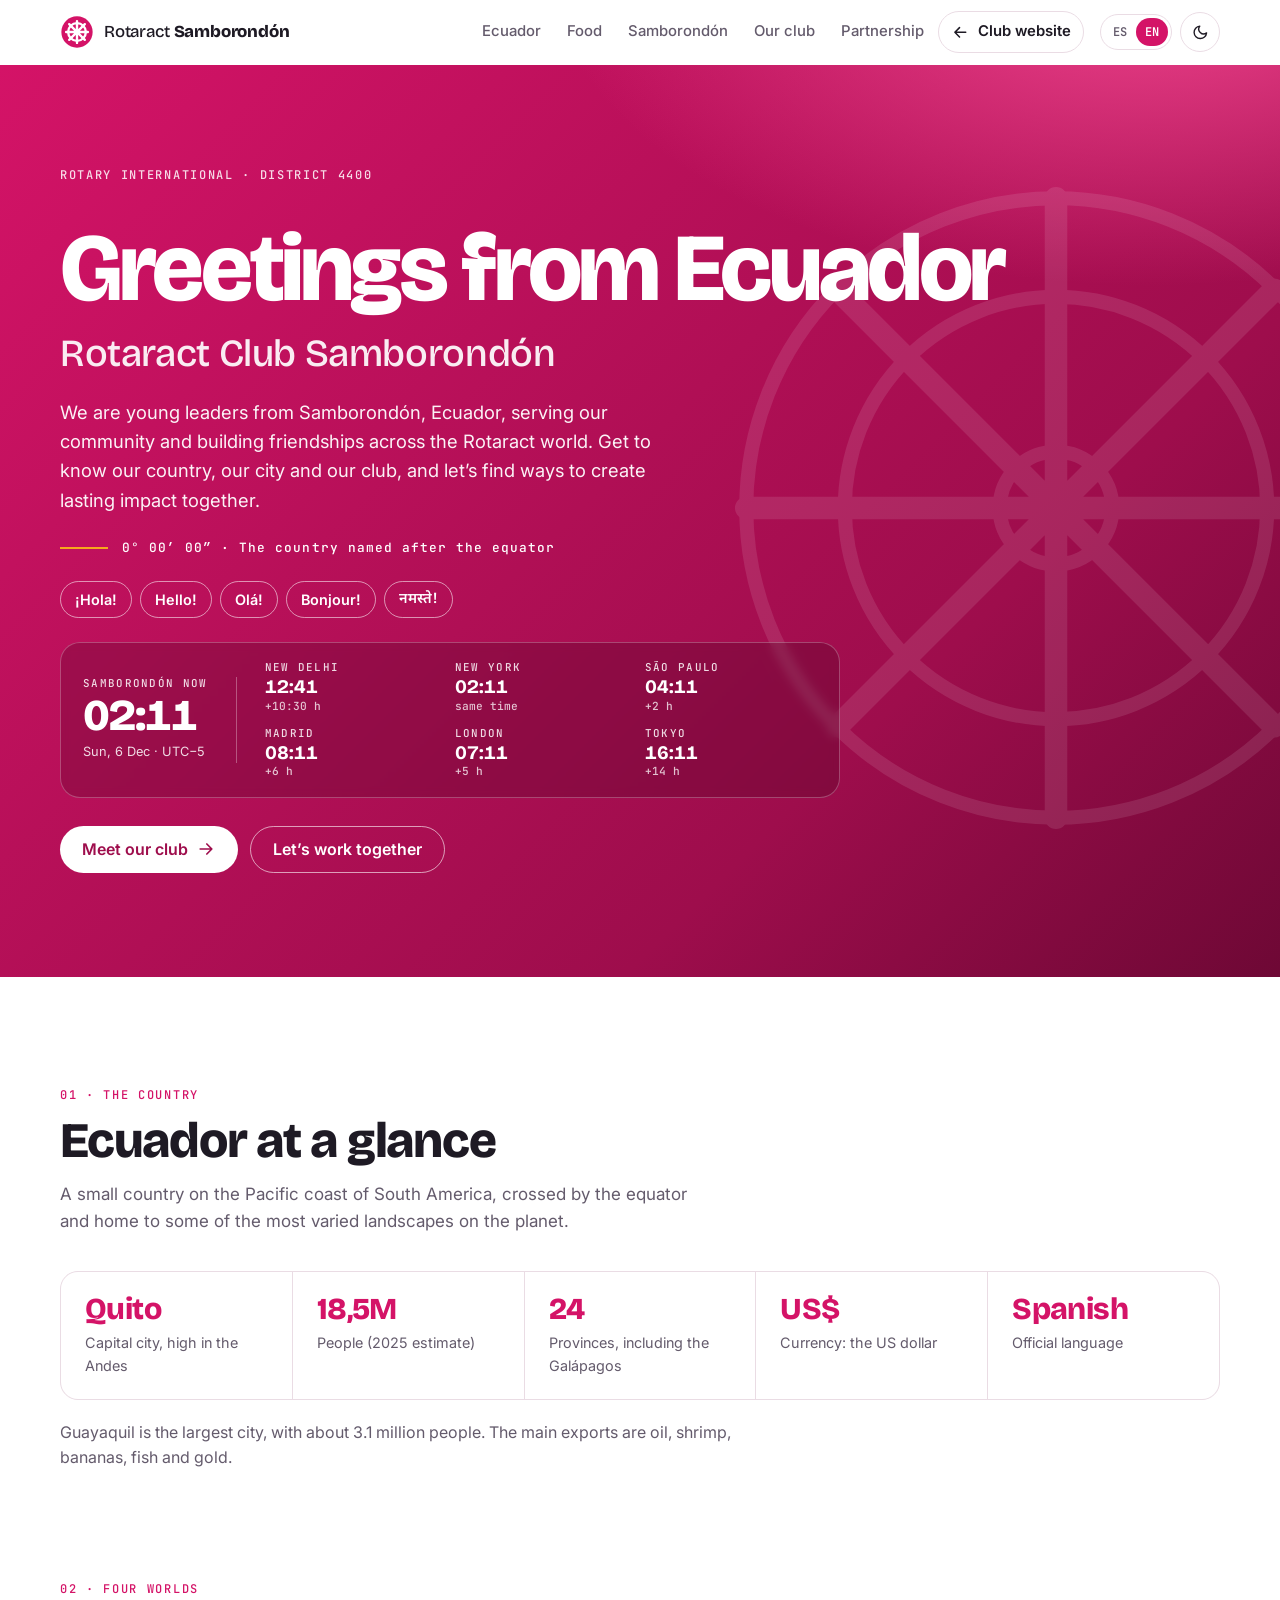
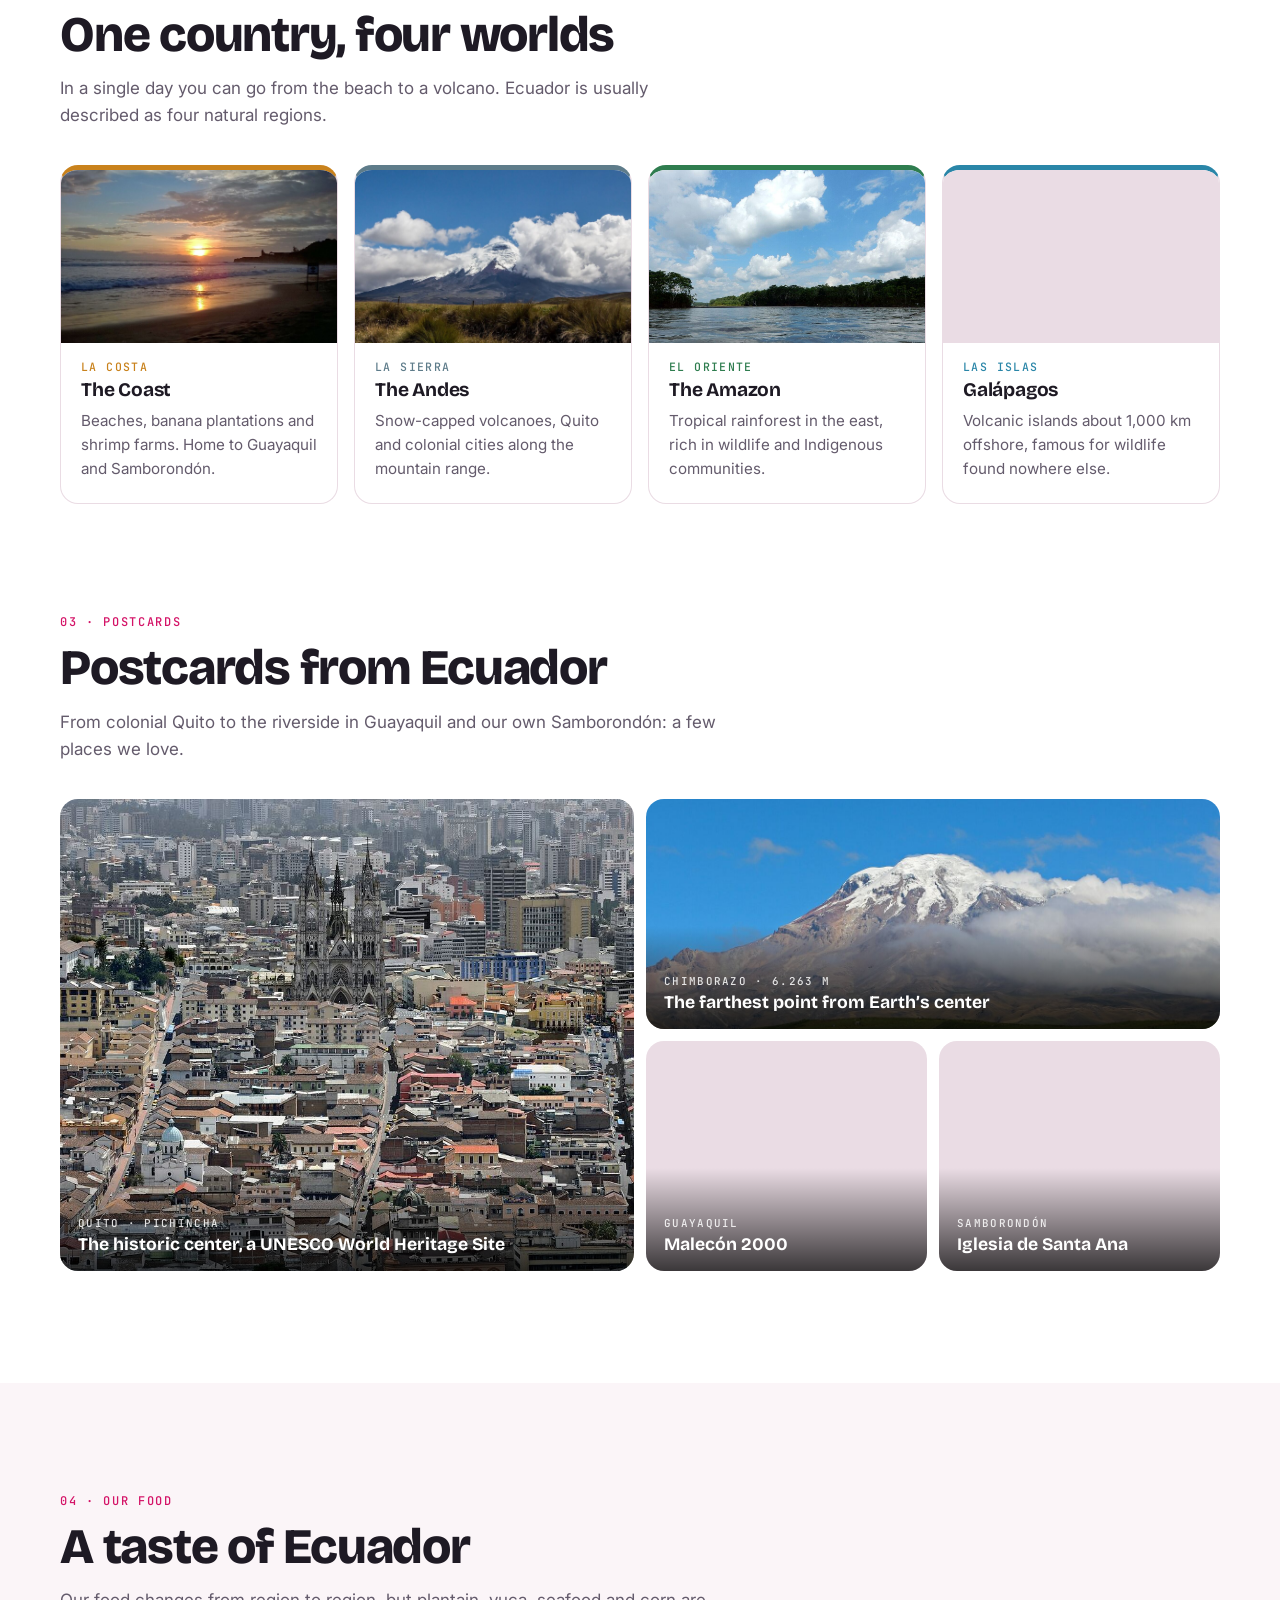
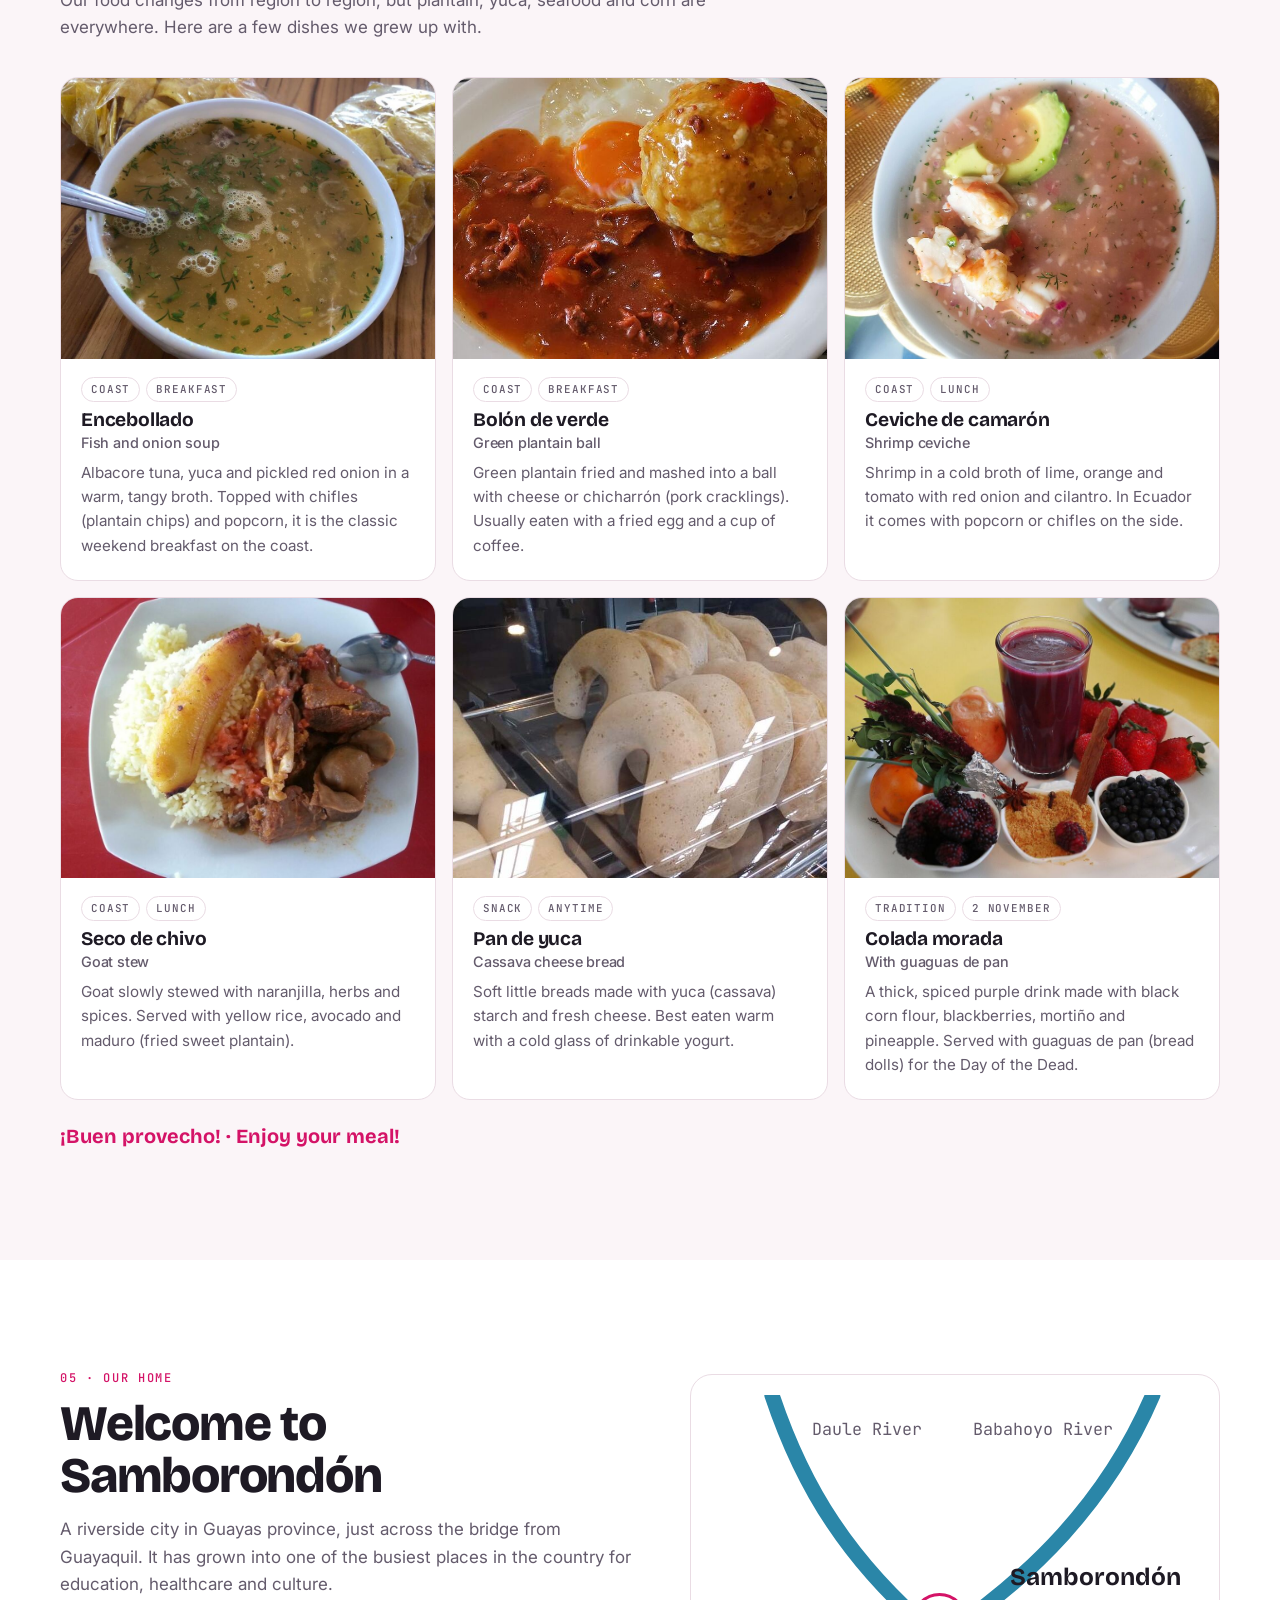
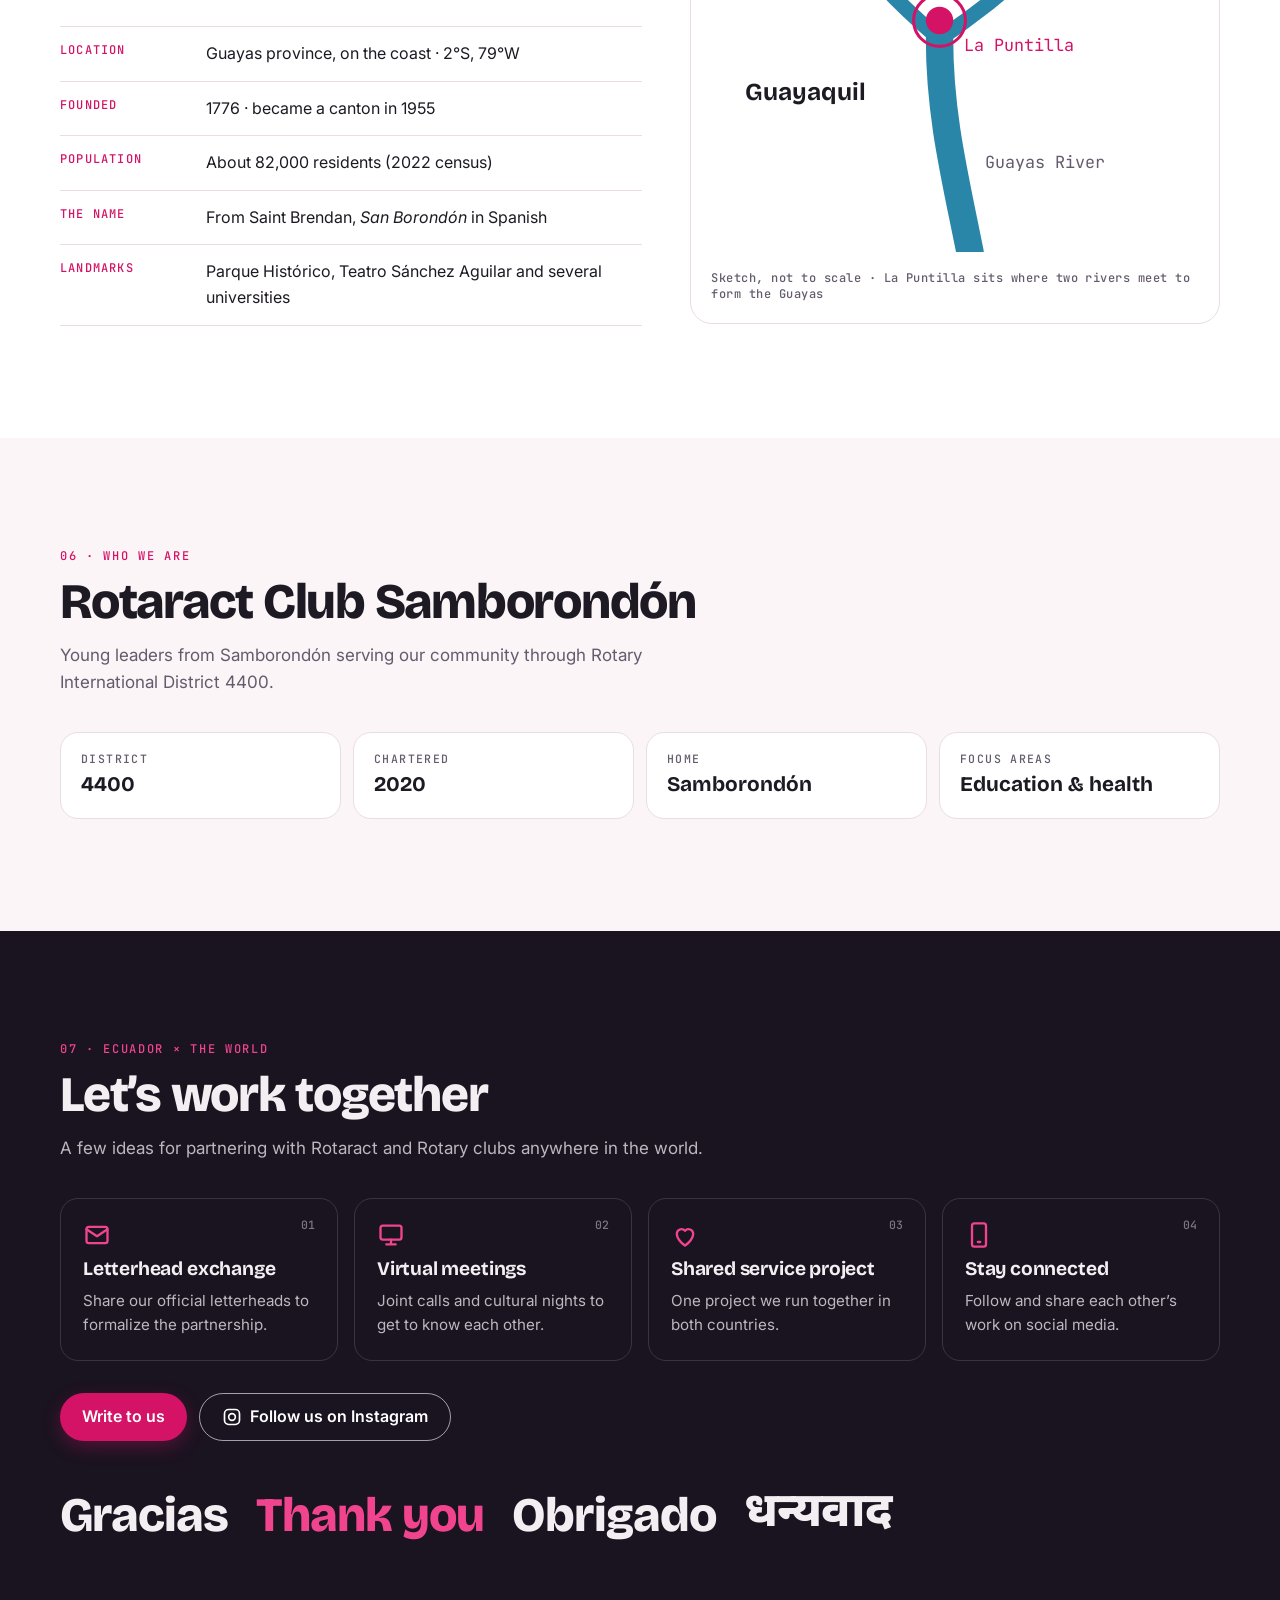
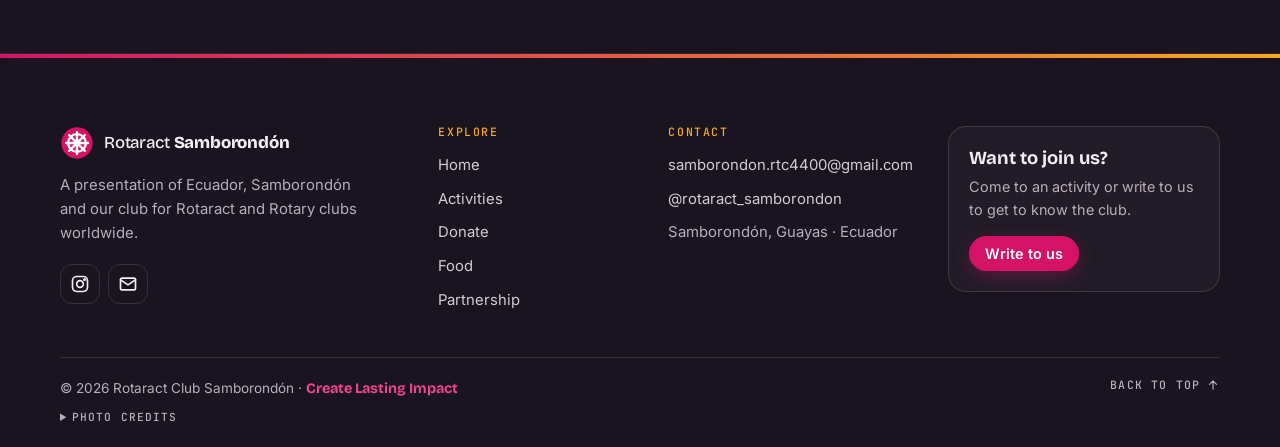
==== commit 41e04f07: "Club highlights, years of service, 2020 founding year, Instagram field label Co-Authored-By: Claude " ====
--- a/ecuador/index.html
+++ b/ecuador/index.html
@@ -251,7 +251,7 @@
       </div>
       <div class="club-cards">
         <div class="club-card reveal" style="--i:0"><span class="k" data-i18n="ec.card.district">Distrito</span><span class="v">4400</span></div>
-        <div class="club-card reveal" style="--i:1"><span class="k" data-i18n="ec.card.chartered">Fundado</span><span class="v">2019</span></div>
+        <div class="club-card reveal" style="--i:1"><span class="k" data-i18n="ec.card.chartered">Fundado</span><span class="v">2020</span></div>
         <div class="club-card reveal" style="--i:2"><span class="k" data-i18n="ec.card.home">Sede</span><span class="v">Samborondón</span></div>
         <div class="club-card reveal" style="--i:3"><span class="k" data-i18n="ec.card.focus">Áreas de enfoque</span><span class="v" data-i18n="ec.card.focusV">Educación y salud</span></div>
       </div>
--- a/assets/styles.css
+++ b/assets/styles.css
@@ -305,3 +305,9 @@
 .reveal { opacity: 0; transform: translateY(14px); transition: opacity .6s ease, transform .6s ease; transition-delay: calc(var(--i, 0) * 70ms); }
 .reveal.in { opacity: 1; transform: none; }
 .no-js .reveal { opacity: 1; transform: none; }
+
+/* Destacados de impacto */
+.highlights { display: grid; grid-template-columns: repeat(auto-fit, minmax(min(100%, 240px), 1fr)); gap: 16px; margin-bottom: 32px; }
+.highlights li { display: flex; flex-direction: column; gap: 8px; padding: 22px 24px; border-radius: var(--r); background: var(--card); border: 1px solid var(--line); border-top: 4px solid var(--cranberry); }
+.highlights b { font: 800 clamp(2.2rem, 5vw, 2.8rem)/1 var(--display); letter-spacing: -.03em; color: var(--cranberry); font-variant-numeric: tabular-nums; }
+.highlights span { color: var(--muted); font-size: .95rem; line-height: 1.4; }
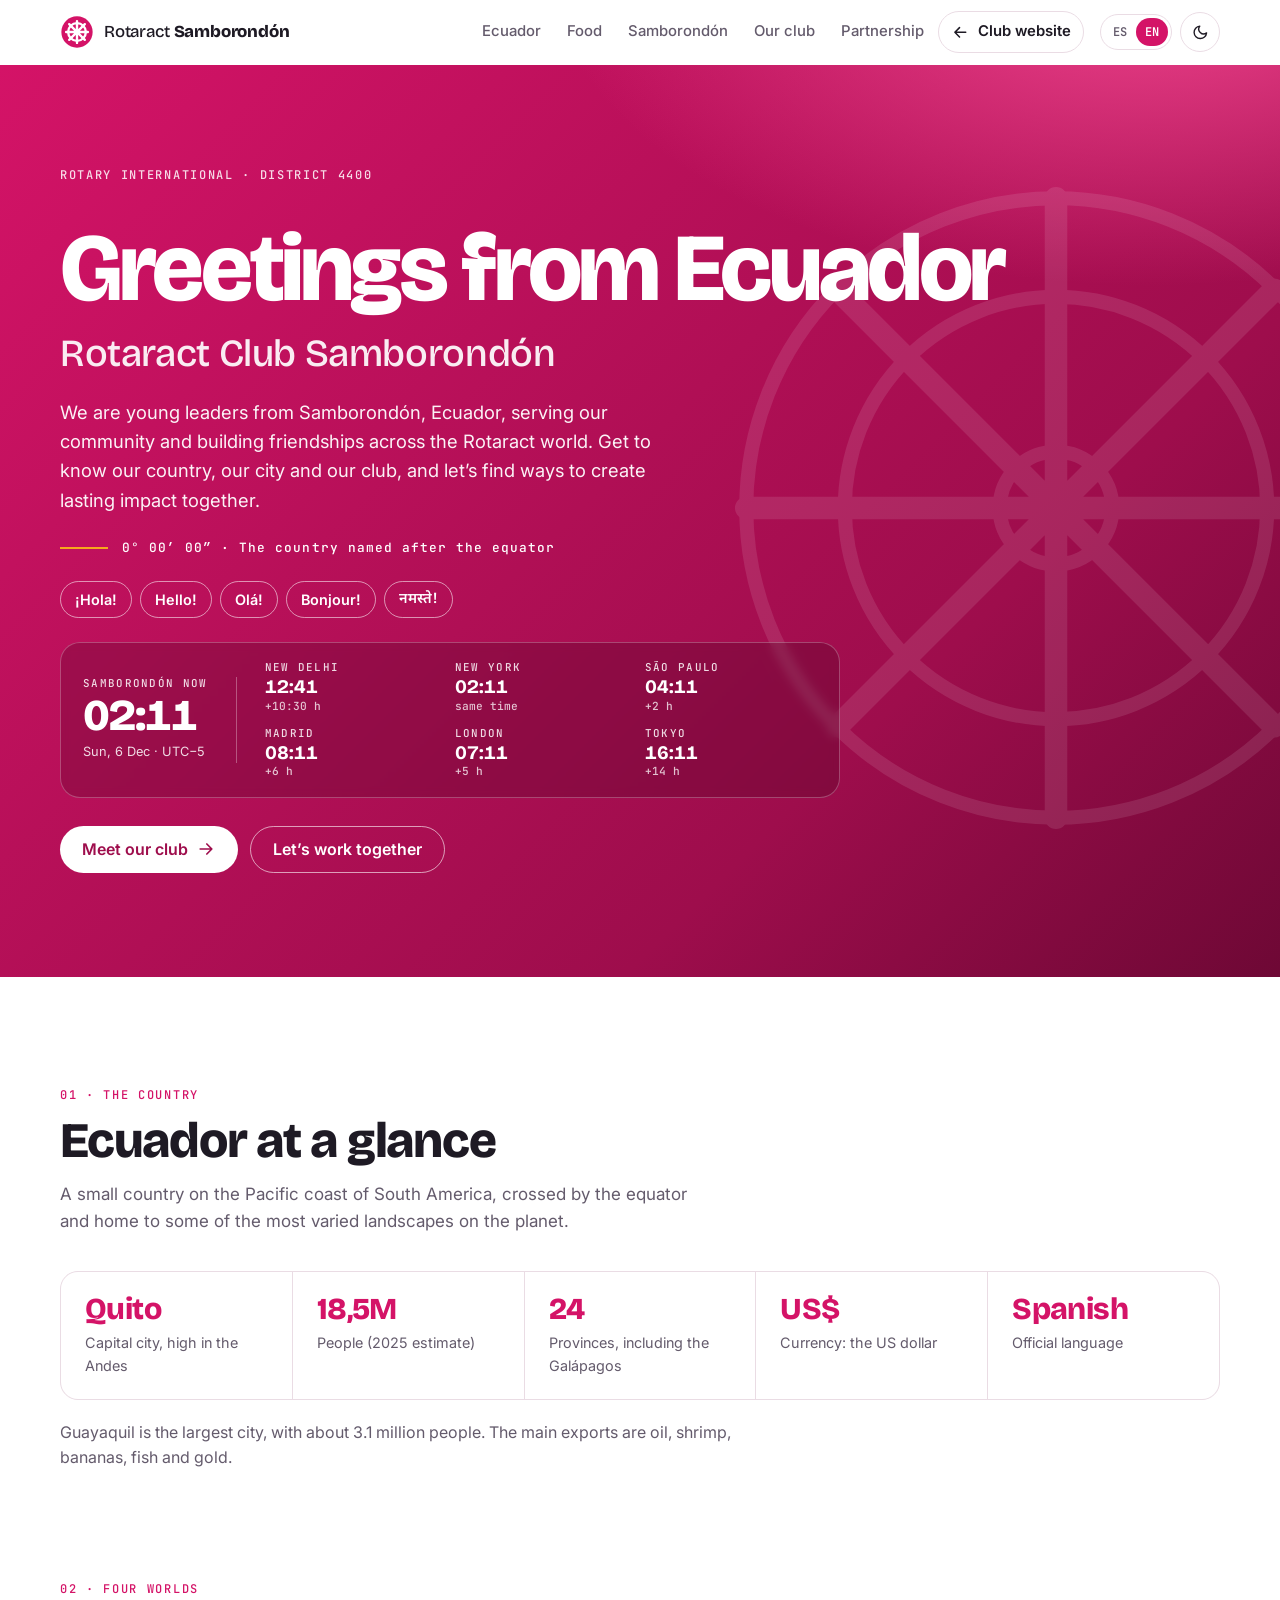
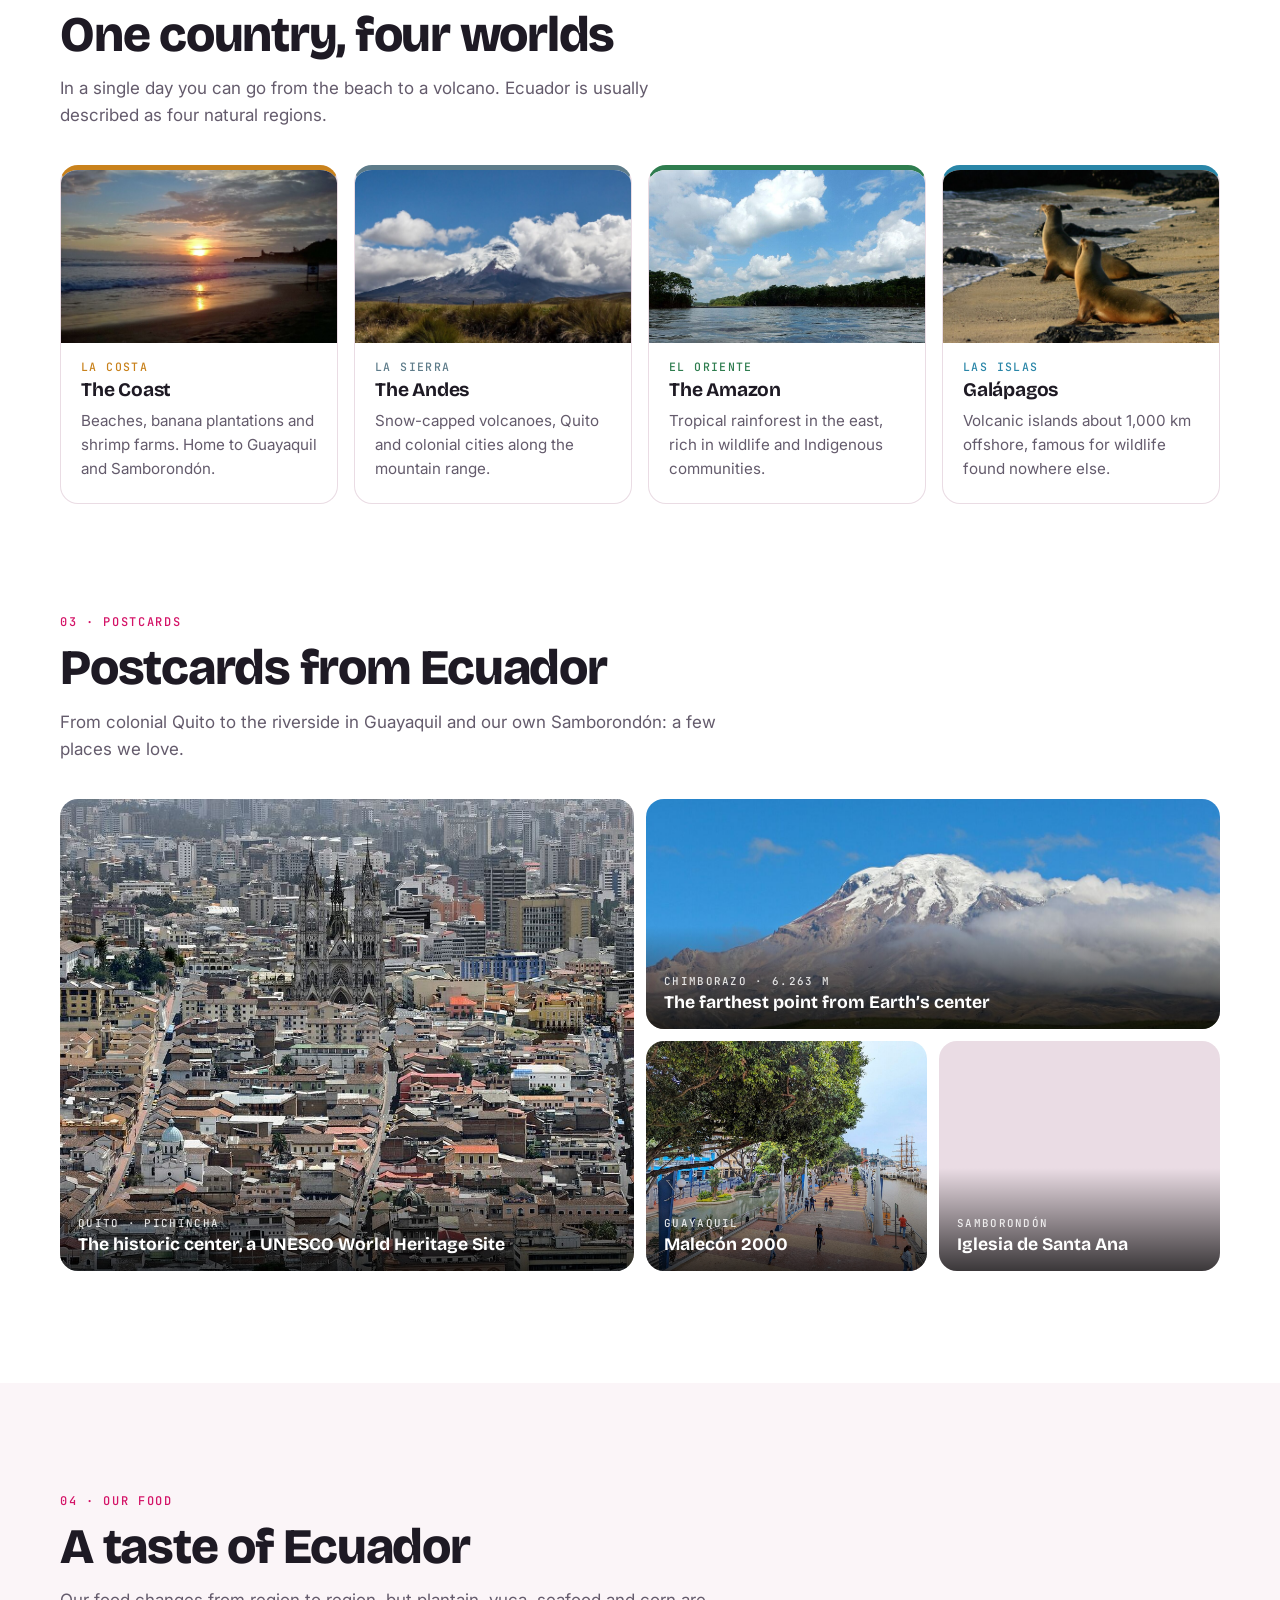
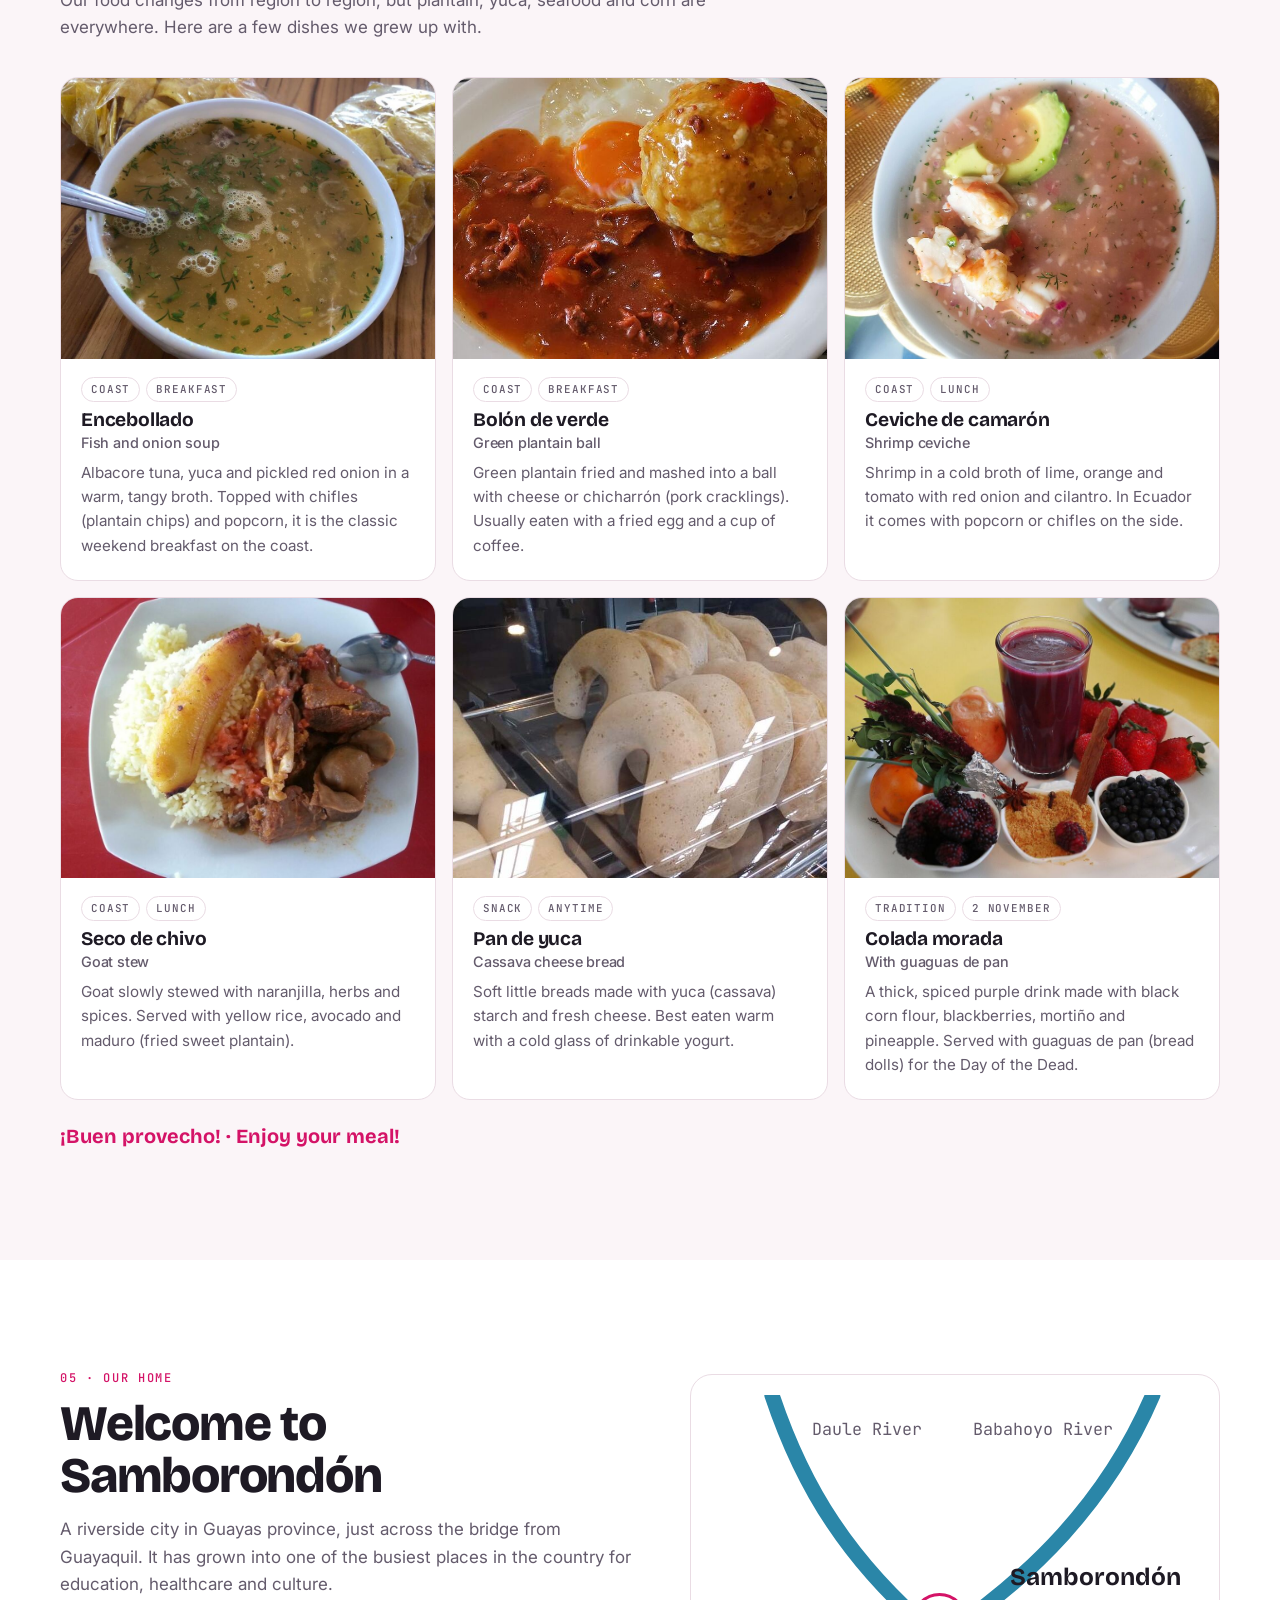
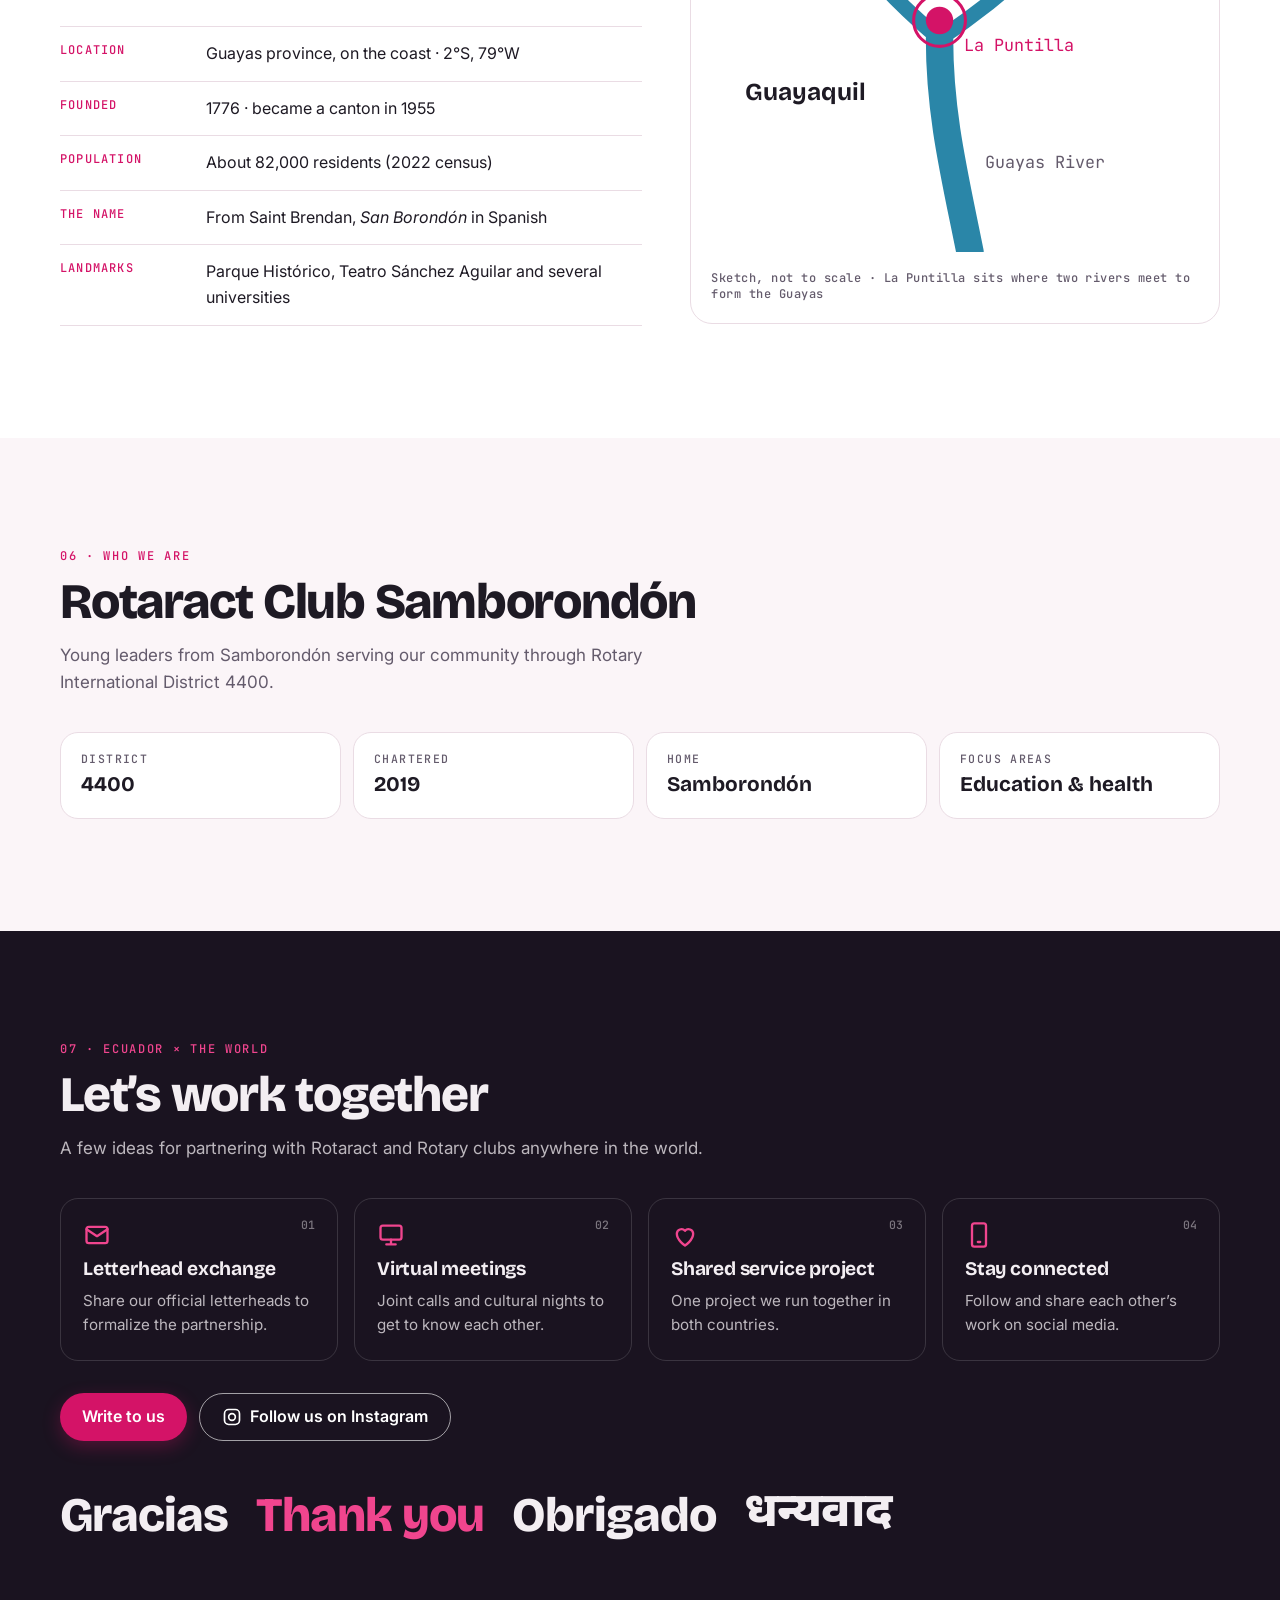
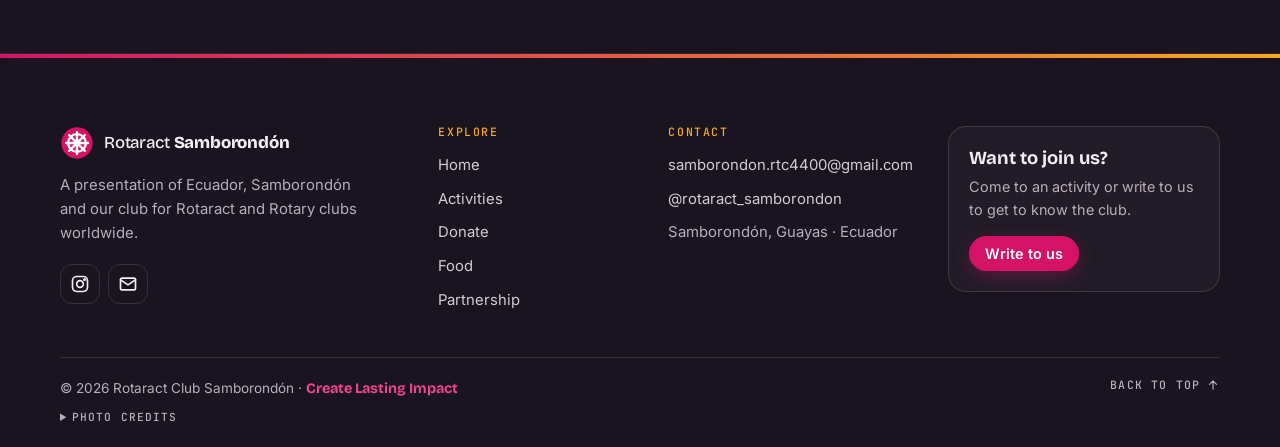
==== commit b04f1096: "Founding year back to 2019 Co-Authored-By: Claude Opus 5.5 <noreply@anthropic.com>" ====
--- a/ecuador/index.html
+++ b/ecuador/index.html
@@ -251,7 +251,7 @@
       </div>
       <div class="club-cards">
         <div class="club-card reveal" style="--i:0"><span class="k" data-i18n="ec.card.district">Distrito</span><span class="v">4400</span></div>
-        <div class="club-card reveal" style="--i:1"><span class="k" data-i18n="ec.card.chartered">Fundado</span><span class="v">2020</span></div>
+        <div class="club-card reveal" style="--i:1"><span class="k" data-i18n="ec.card.chartered">Fundado</span><span class="v">2019</span></div>
         <div class="club-card reveal" style="--i:2"><span class="k" data-i18n="ec.card.home">Sede</span><span class="v">Samborondón</span></div>
         <div class="club-card reveal" style="--i:3"><span class="k" data-i18n="ec.card.focus">Áreas de enfoque</span><span class="v" data-i18n="ec.card.focusV">Educación y salud</span></div>
       </div>
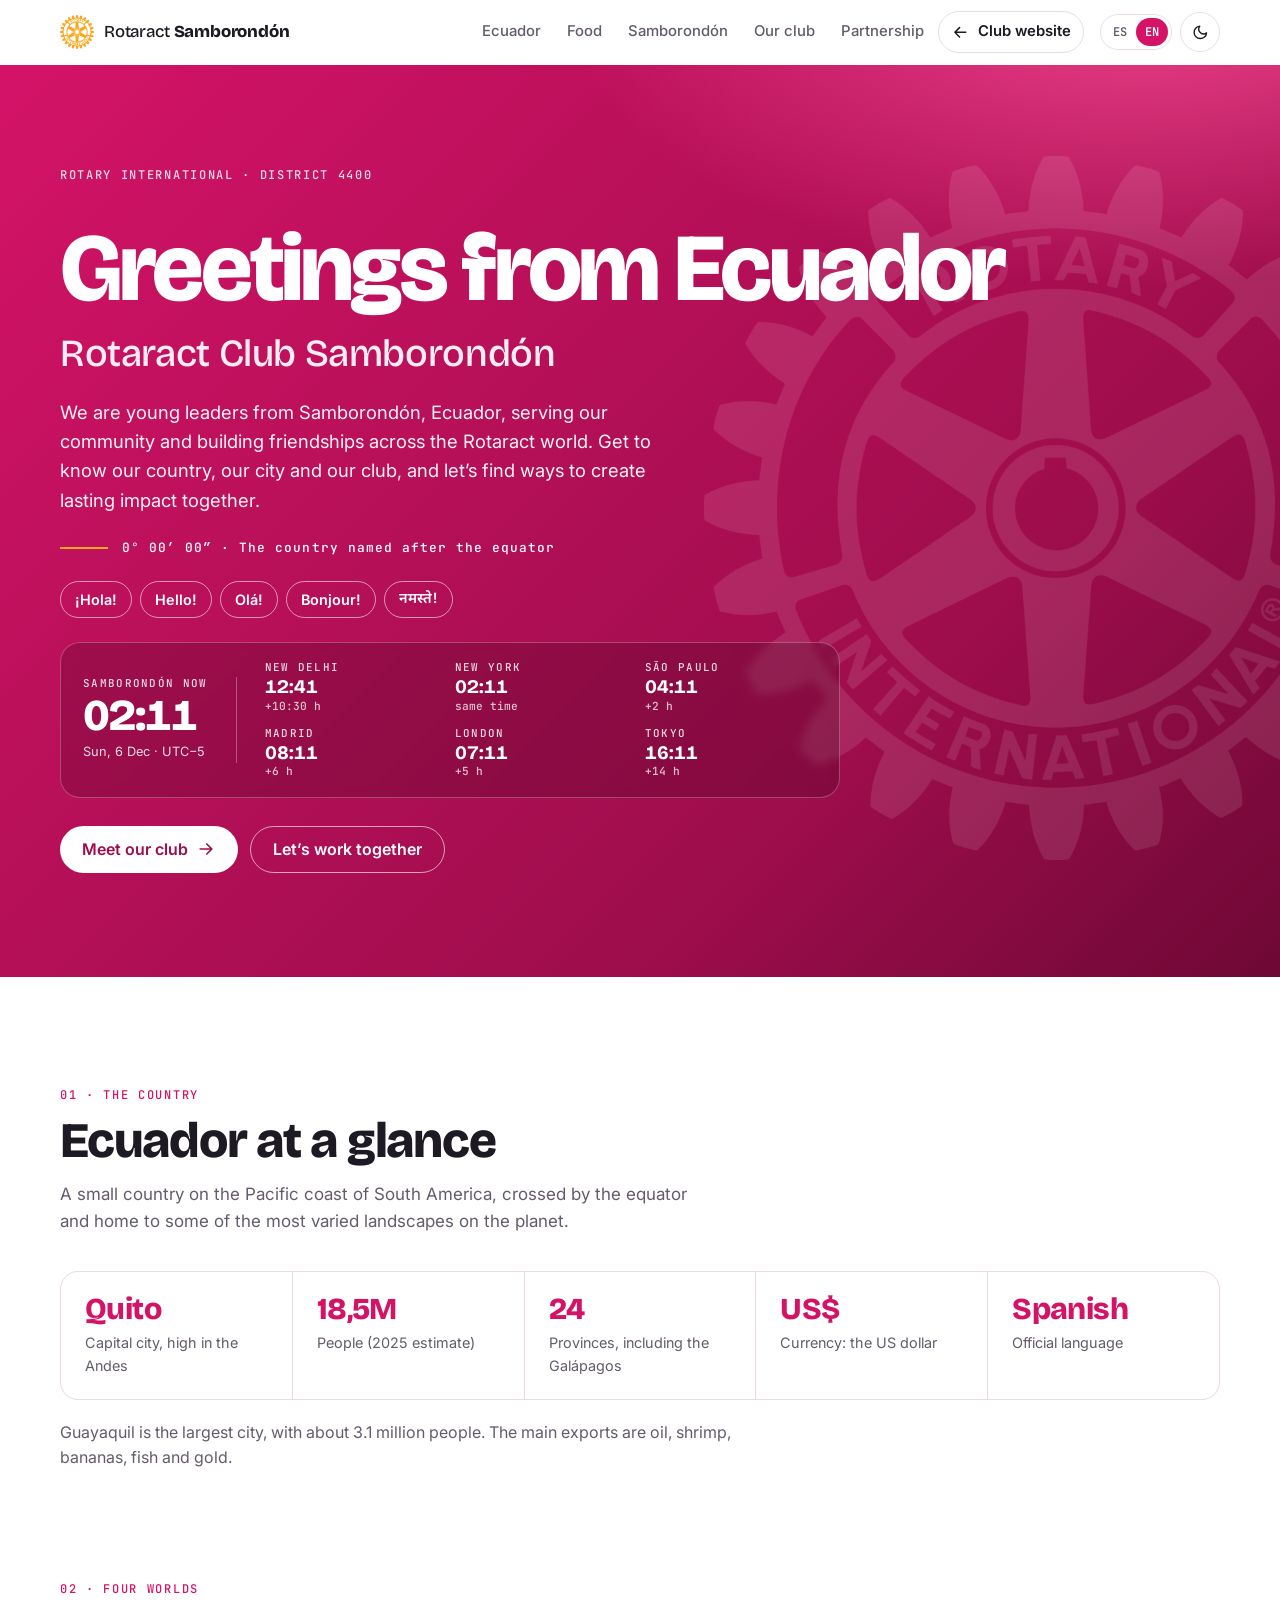
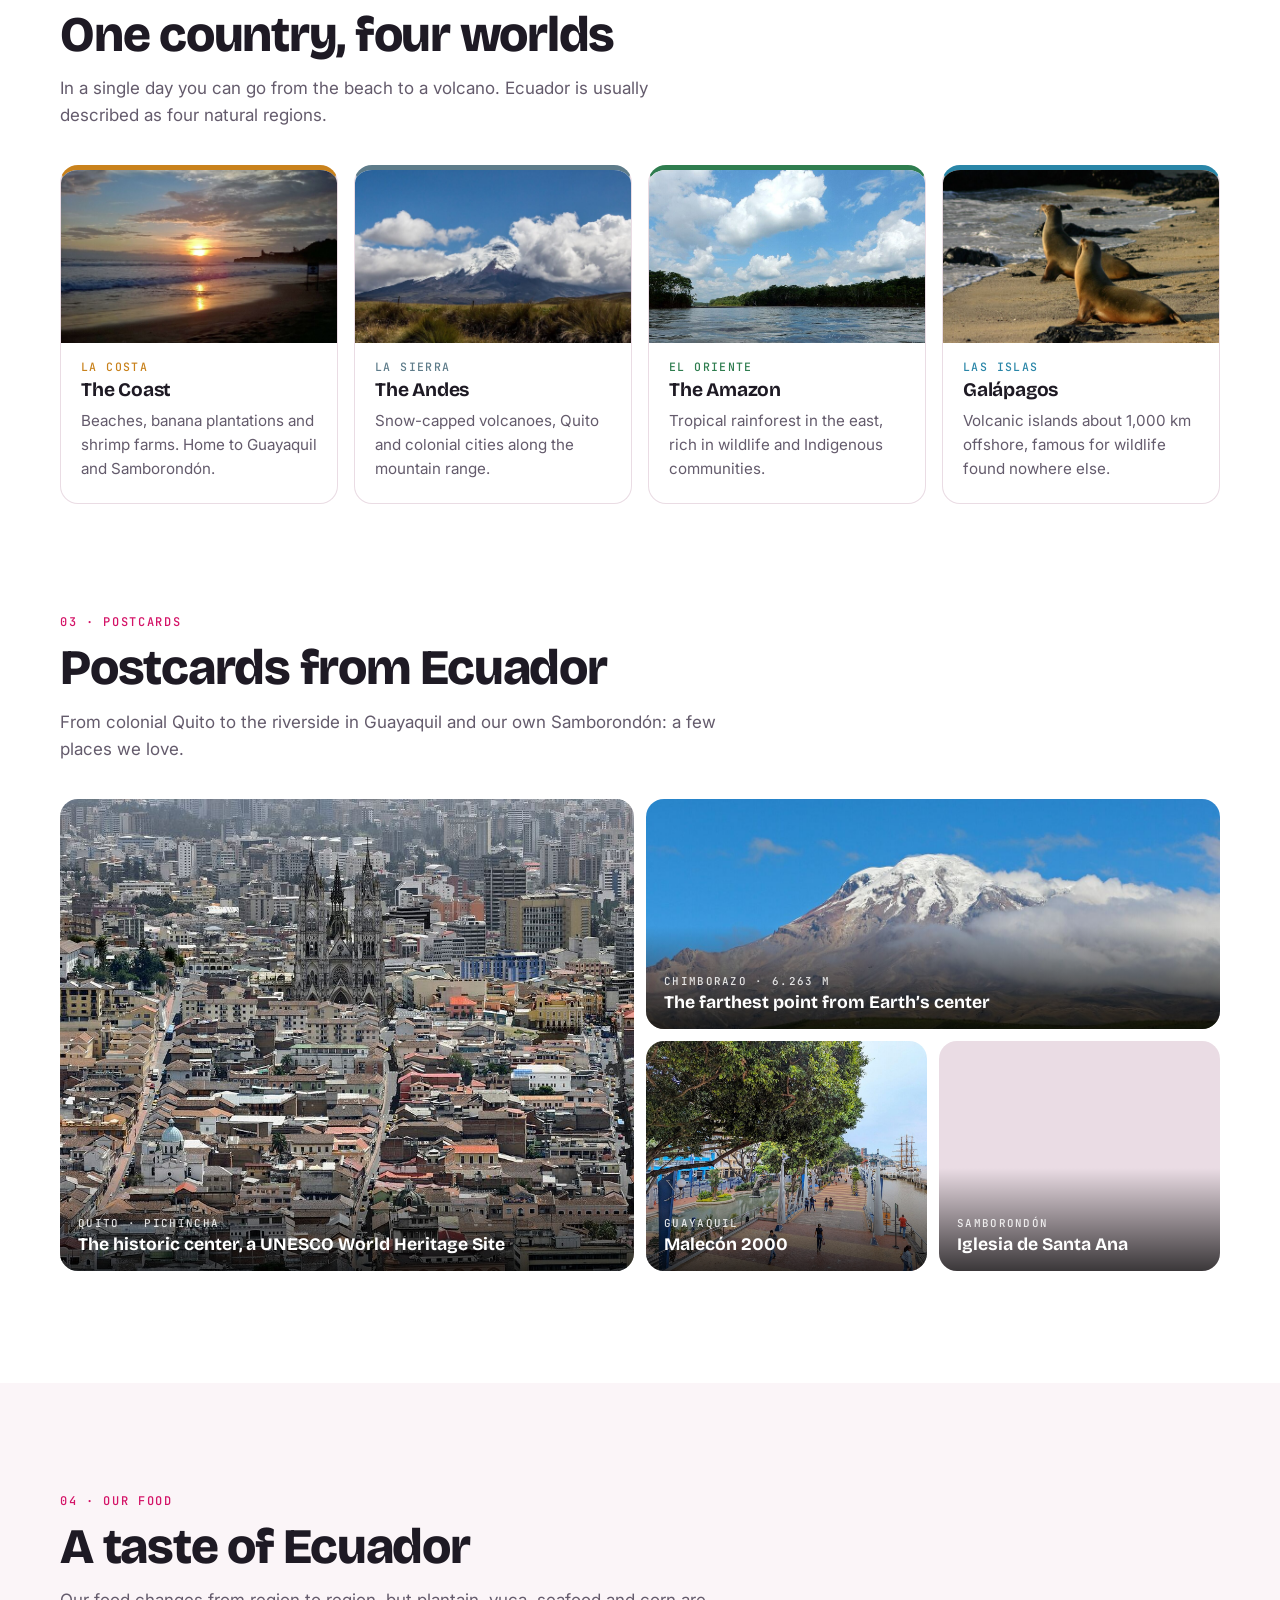
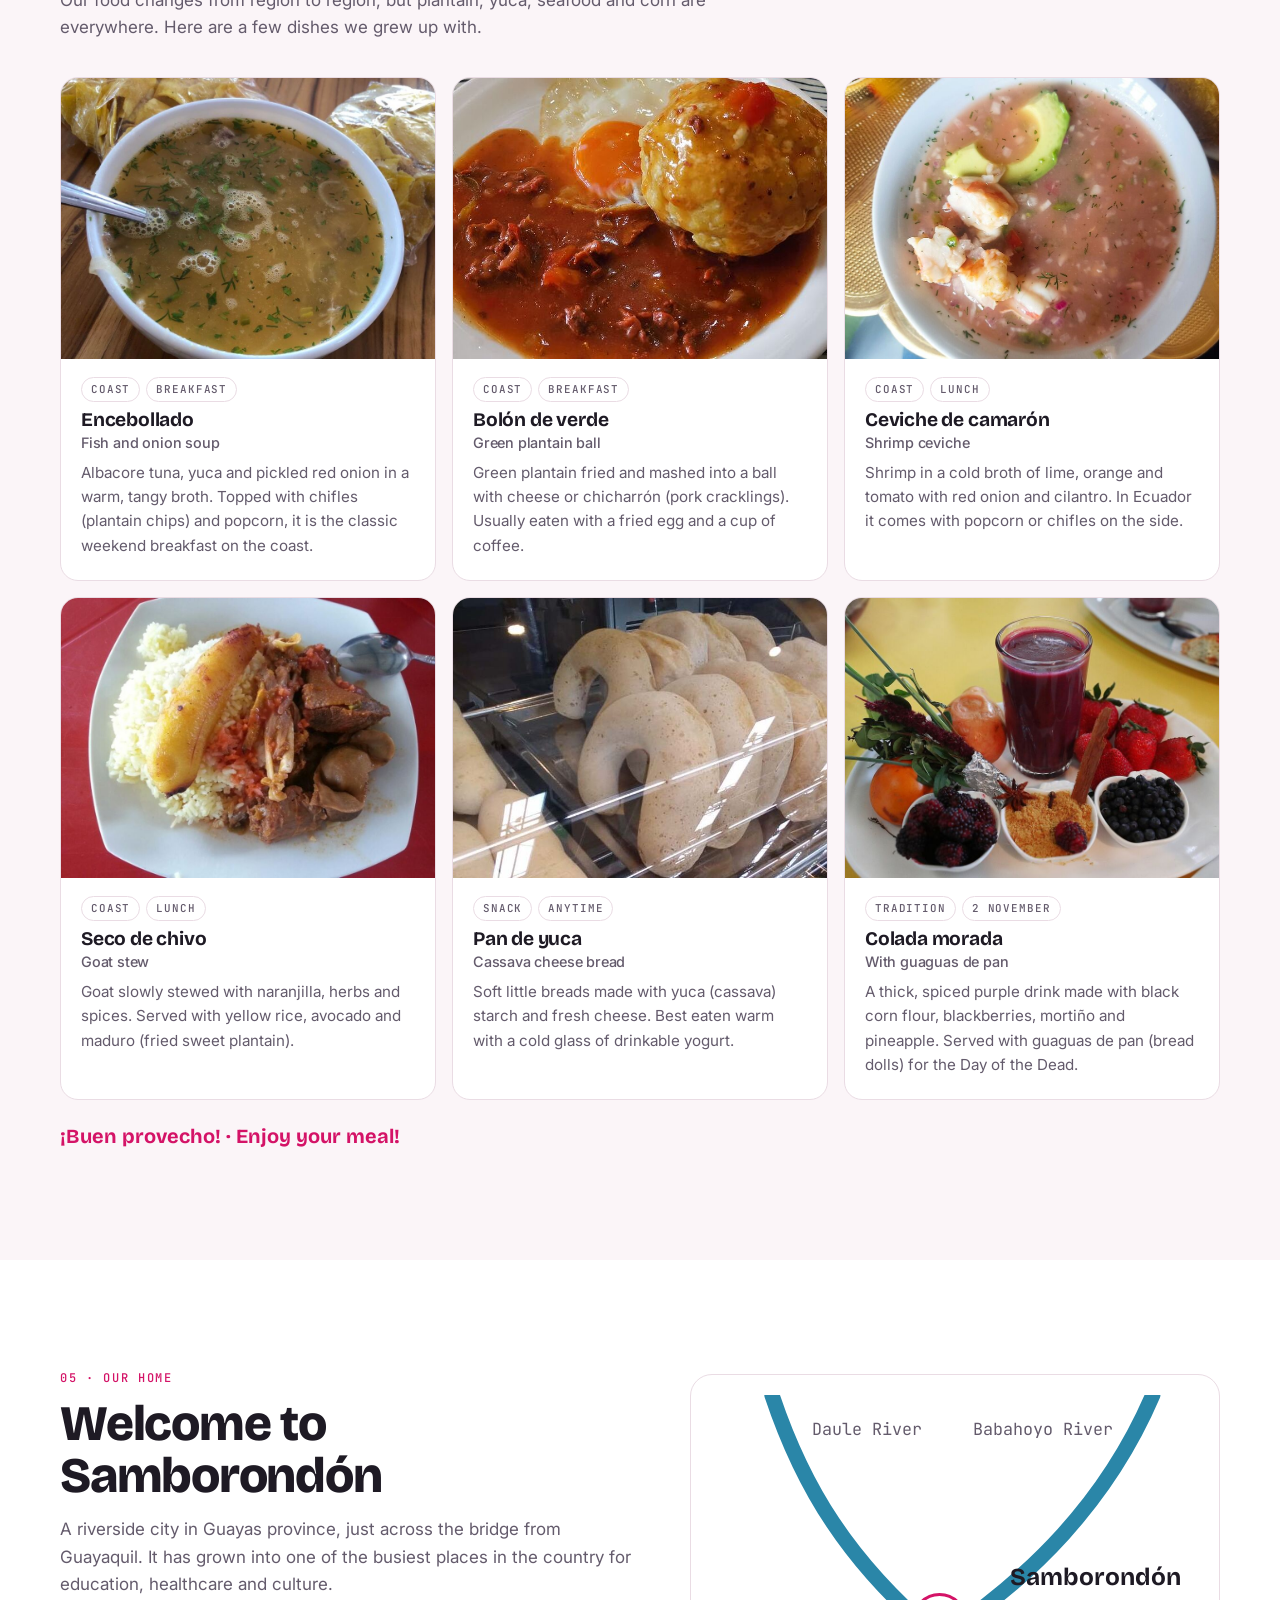
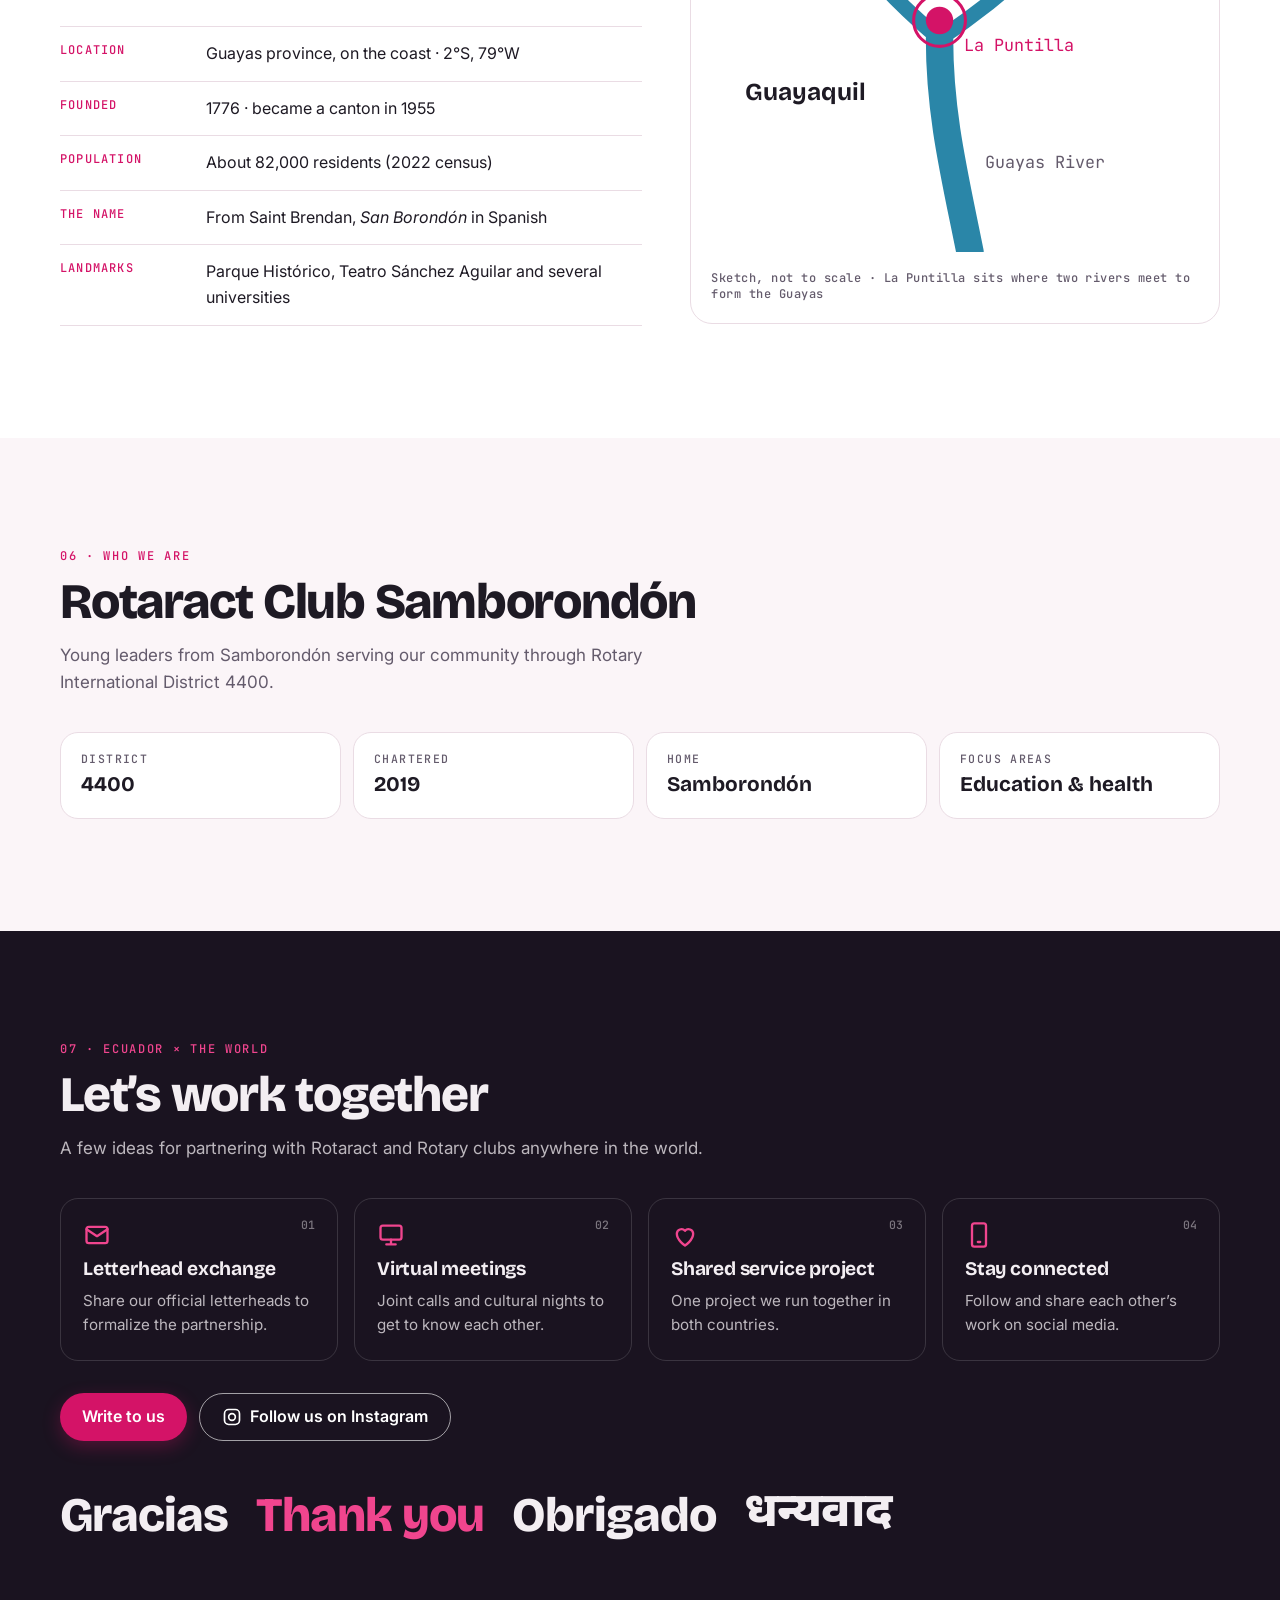
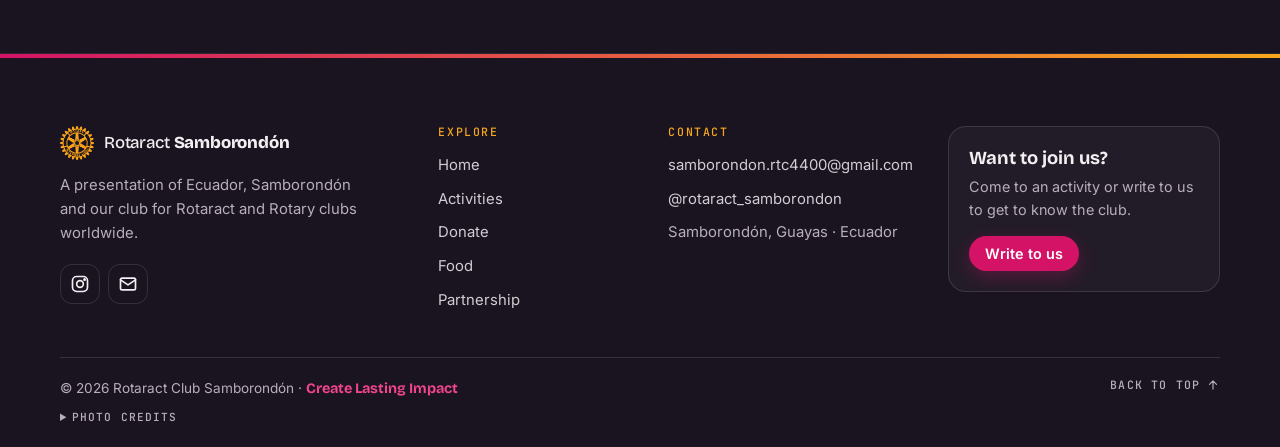
==== commit 1776cf49: "Use the official Rotary wheel for logo, favicon and hero Co-Authored-By: Claude Opus 5.5 <noreply@an" ====
--- a/ecuador/index.html
+++ b/ecuador/index.html
@@ -10,7 +10,8 @@
 <meta property="og:description" content="Greetings from Ecuador · Saludos desde Ecuador">
 <meta property="og:image" content="../images/quito.jpg">
 <meta property="og:type" content="website">
-<link rel="icon" href="data:image/svg+xml,%3Csvg xmlns='http://www.w3.org/2000/svg' viewBox='0 0 100 100'%3E%3Ccircle cx='50' cy='50' r='46' fill='%23D41367'/%3E%3Cg fill='none' stroke='white' stroke-width='7'%3E%3Ccircle cx='50' cy='50' r='26'/%3E%3Cpath d='M50 18v64M18 50h64M27 27l46 46M73 27L27 73'/%3E%3C/g%3E%3C/svg%3E">
+<link rel="icon" type="image/png" href="../assets/img/rotary-wheel-64.png">
+<link rel="apple-touch-icon" href="../assets/img/rotary-wheel-128.png">
 <link rel="preconnect" href="https://fonts.googleapis.com">
 <link rel="preconnect" href="https://fonts.gstatic.com" crossorigin>
 <link rel="stylesheet" href="https://fonts.googleapis.com/css2?family=Bricolage+Grotesque:opsz,wght@12..96,500;12..96,700;12..96,800&family=Inter:wght@400;500;600&family=JetBrains+Mono:wght@500&family=Noto+Sans+Devanagari:wght@600;800&display=swap">
@@ -34,7 +35,7 @@
 <nav class="nav" aria-label="Principal">
   <div class="wrap nav-inner">
     <a class="brand" href="../">
-      <svg class="wheel-mark" viewBox="0 0 100 100" aria-hidden="true"><circle cx="50" cy="50" r="46"/><g fill="none" stroke="#fff" stroke-width="7"><circle cx="50" cy="50" r="26"/><path d="M50 18v64M18 50h64M27 27l46 46M73 27L27 73"/></g></svg>
+      <img class="wheel-mark" src="../assets/img/rotary-wheel-128.png" alt="" width="34" height="34">
       <span>Rotaract <b>Samborondón</b></span>
     </a>
     <ul class="links" id="links">
@@ -59,10 +60,7 @@
 </nav>
 
 <header class="ec-hero" id="top">
-  <svg class="hero-wheel" viewBox="0 0 100 100" aria-hidden="true" fill="none" stroke="currentColor" stroke-width="2.4">
-    <circle cx="50" cy="50" r="44"/><circle cx="50" cy="50" r="30"/><circle cx="50" cy="50" r="8"/>
-    <g stroke-width="3.2"><path d="M50 6v88M6 50h88M19 19l62 62M81 19L19 81"/></g>
-  </svg>
+  <span class="hero-wheel" aria-hidden="true"></span>
   <div class="wrap">
     <p class="eyebrow eyebrow-light" data-i18n="ec.hero.eyebrow">Rotary International · Distrito 4400</p>
     <h1><span data-i18n="ec.hero.title">Saludos desde Ecuador</span><small>Rotaract Club Samborondón</small></h1>
@@ -293,7 +291,7 @@
   <div class="wrap footer-grid">
     <div class="footer-brand">
       <a class="brand" href="../">
-        <svg class="wheel-mark" viewBox="0 0 100 100" aria-hidden="true"><circle cx="50" cy="50" r="46"/><g fill="none" stroke="#fff" stroke-width="7"><circle cx="50" cy="50" r="26"/><path d="M50 18v64M18 50h64M27 27l46 46M73 27L27 73"/></g></svg>
+        <img class="wheel-mark" src="../assets/img/rotary-wheel-128.png" alt="" width="34" height="34">
         <span>Rotaract <b>Samborondón</b></span>
       </a>
       <p data-i18n="ec.footer.blurb">Una presentación de Ecuador, Samborondón y nuestro club para Rotaract y Rotary de todo el mundo.</p>
--- a/assets/styles.css
+++ b/assets/styles.css
@@ -86,8 +86,7 @@
 .nav-inner { height: var(--nav-h); display: flex; align-items: center; gap: 16px; }
 .brand { display: flex; align-items: center; gap: 10px; color: var(--ink); text-decoration: none; font: 500 1.05rem/1 var(--display); letter-spacing: -.01em; white-space: nowrap; }
 .brand b { font-weight: 800; }
-.wheel-mark { width: 34px; height: 34px; fill: var(--cranberry); stroke: none; }
-.wheel-mark circle:first-child { fill: var(--cranberry); }
+.wheel-mark { width: 34px; height: 34px; flex: none; }
 .links { display: flex; align-items: center; gap: 2px; margin-left: auto; }
 .links a:not(.btn) { display: block; padding: 8px 12px; border-radius: 999px; color: var(--muted); text-decoration: none; font-weight: 500; font-size: .93rem; transition: color .15s, background .15s; }
 .links a:not(.btn):hover { color: var(--ink); background: var(--surface); }
@@ -113,7 +112,7 @@
 
 /* Hero */
 .hero { position: relative; overflow: hidden; color: #fff; background: radial-gradient(1200px 600px at 85% -10%, #F0458E 0%, transparent 60%), linear-gradient(135deg, #D41367 0%, #9E0D4C 70%, #6E0835 100%); padding-block: clamp(56px, 9vw, 104px) clamp(64px, 10vw, 120px); }
-.hero-wheel { position: absolute; width: clamp(380px, 55vw, 760px); height: auto; right: -12%; bottom: -30%; opacity: .1; animation: spin 120s linear infinite; }
+.hero-wheel { position: absolute; width: clamp(380px, 55vw, 760px); aspect-ratio: 1; background: currentColor; -webkit-mask: url(img/rotary-wheel-1024.png) center / contain no-repeat; mask: url(img/rotary-wheel-1024.png) center / contain no-repeat; right: -12%; bottom: -30%; opacity: .1; animation: spin 120s linear infinite; }
 @keyframes spin { to { transform: rotate(360deg); } }
 .hero-grid { position: relative; display: grid; grid-template-columns: 1.25fr .9fr; gap: clamp(32px, 5vw, 64px); align-items: center; }
 .hero h1 { font-size: clamp(2.6rem, 7.2vw, 5.4rem); font-weight: 800; letter-spacing: -.035em; }
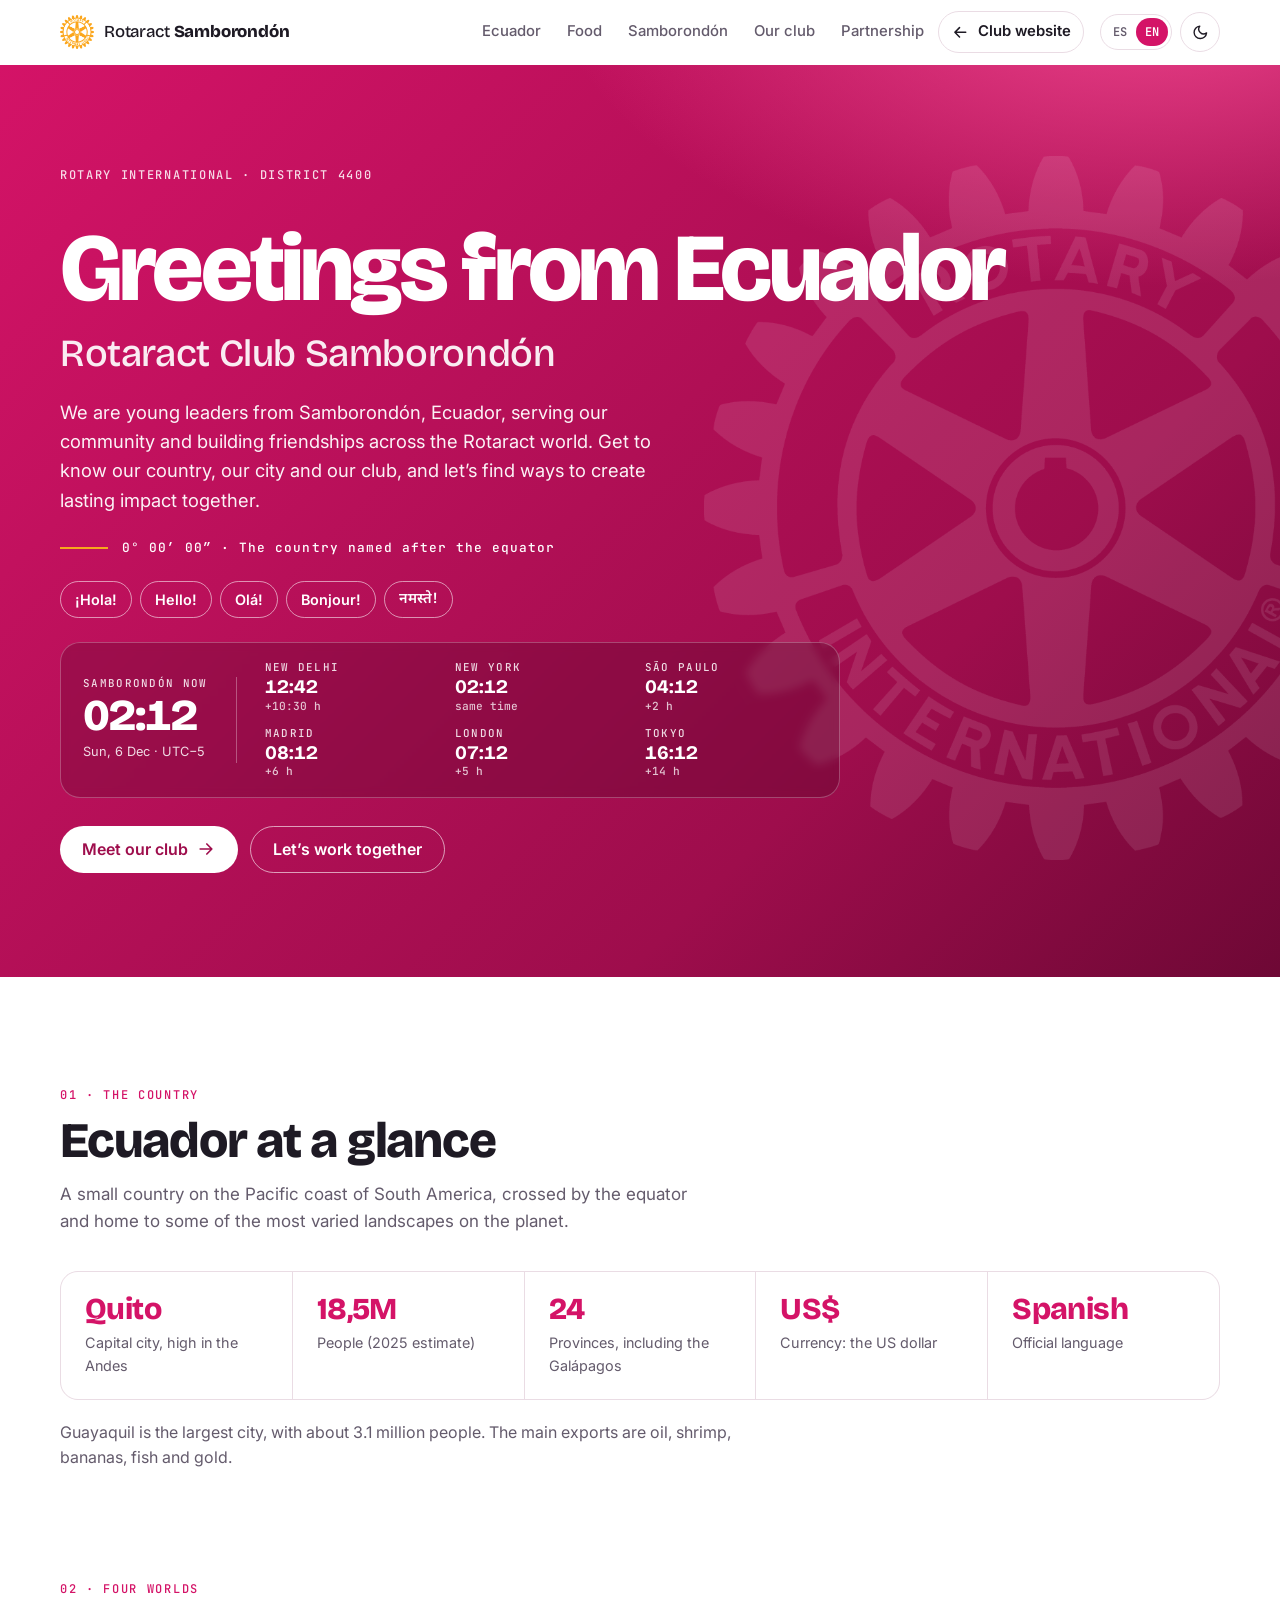
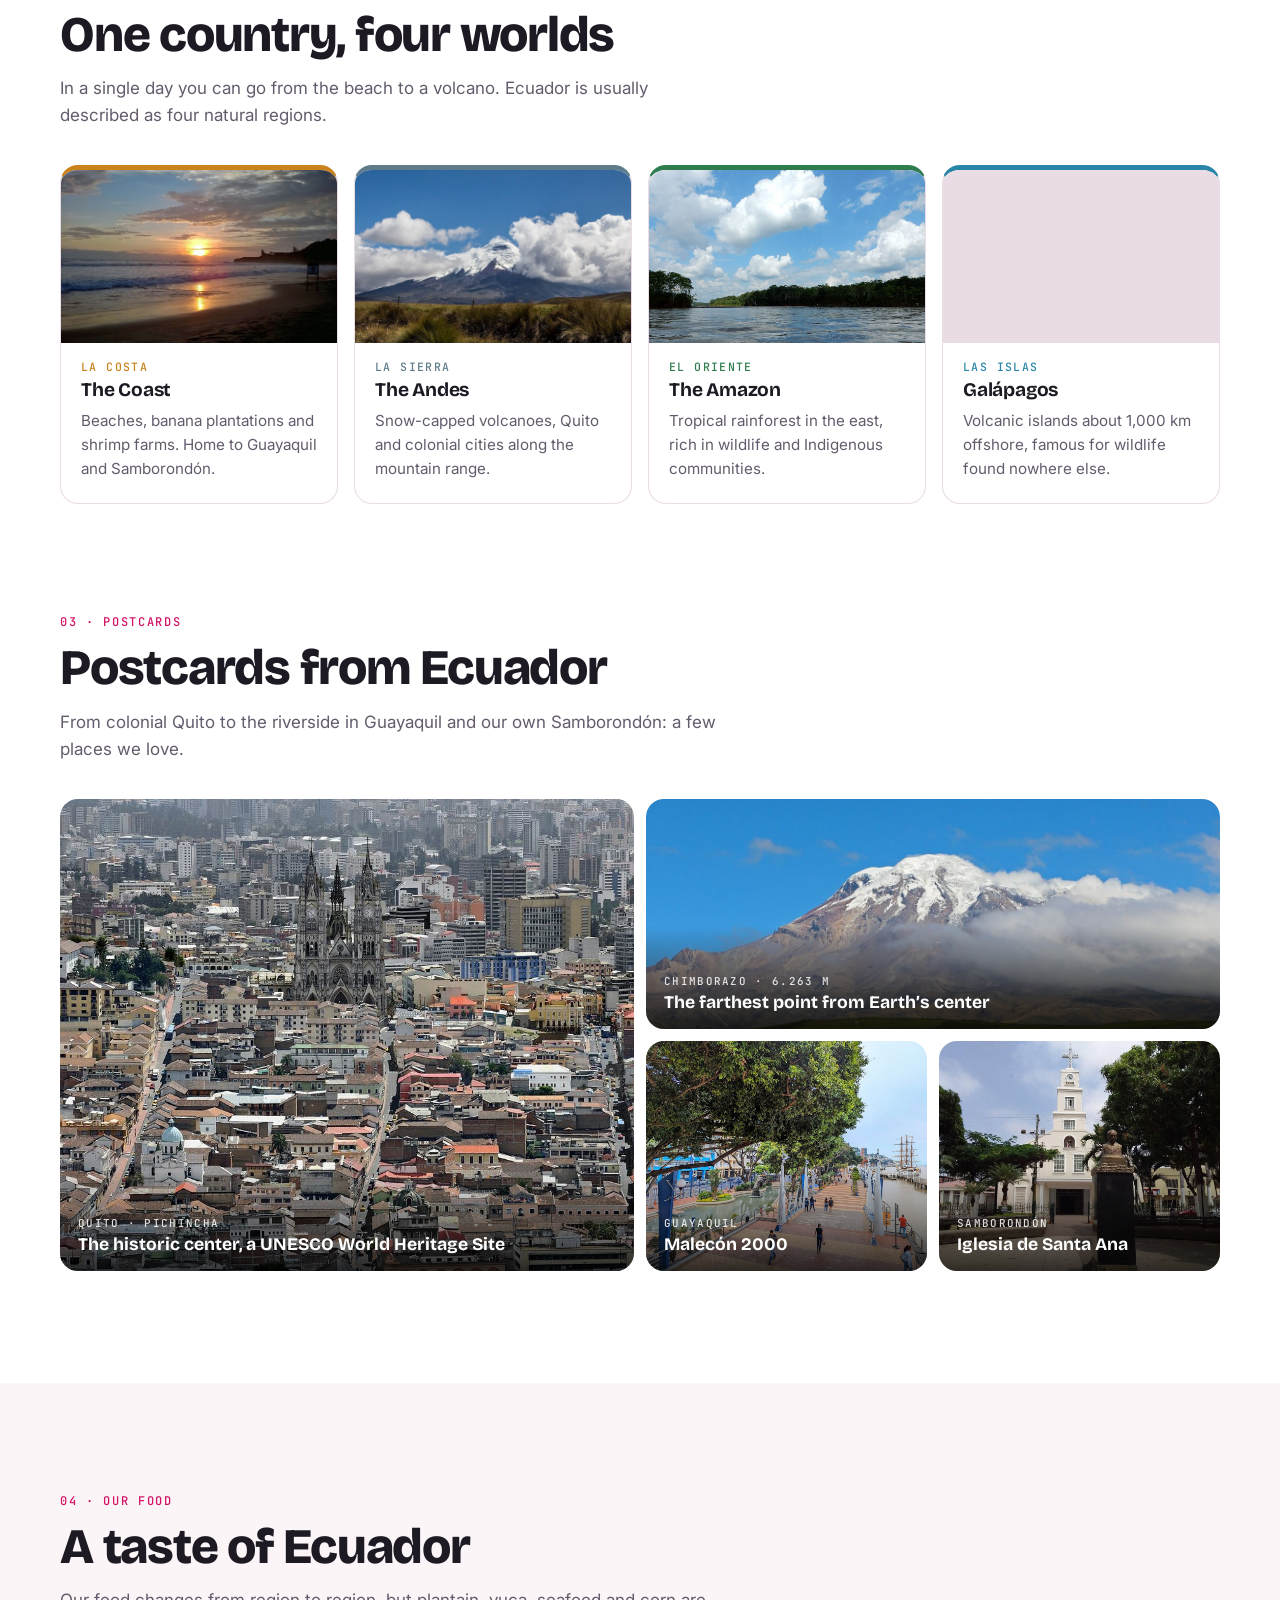
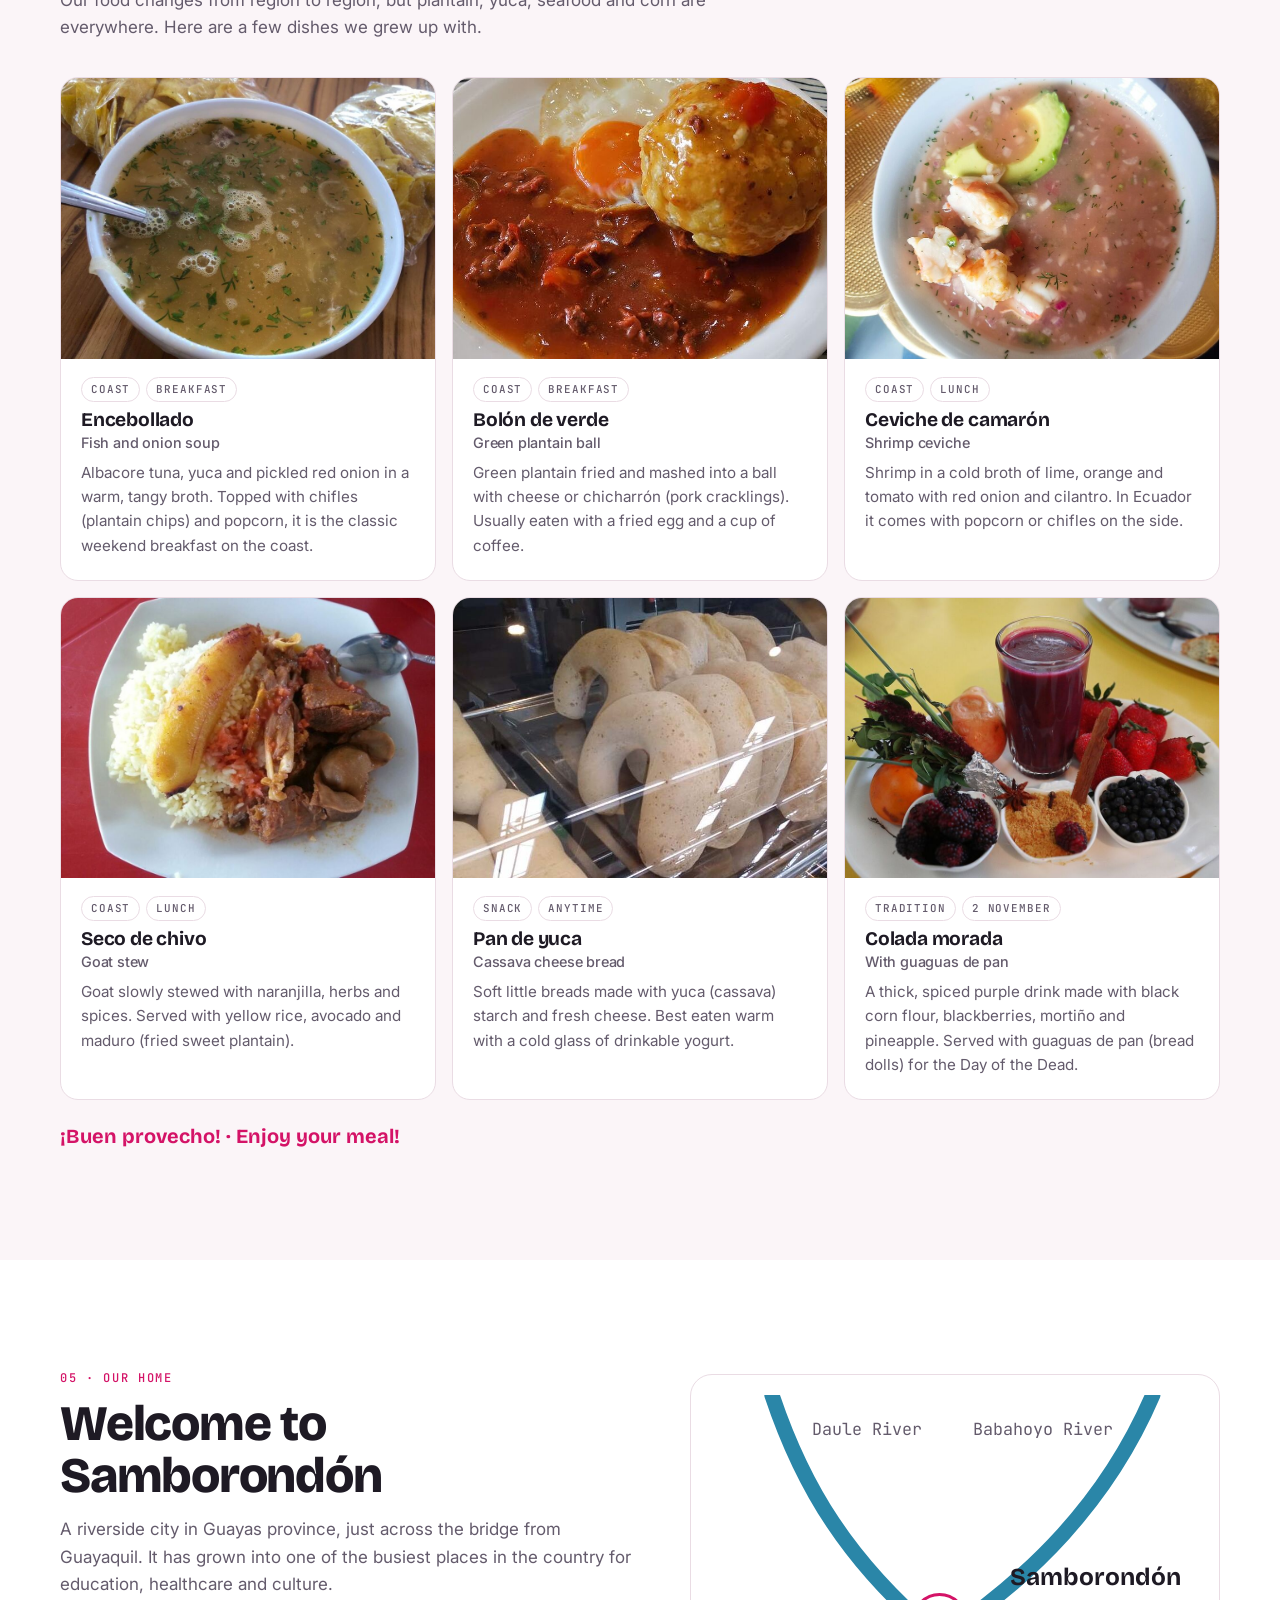
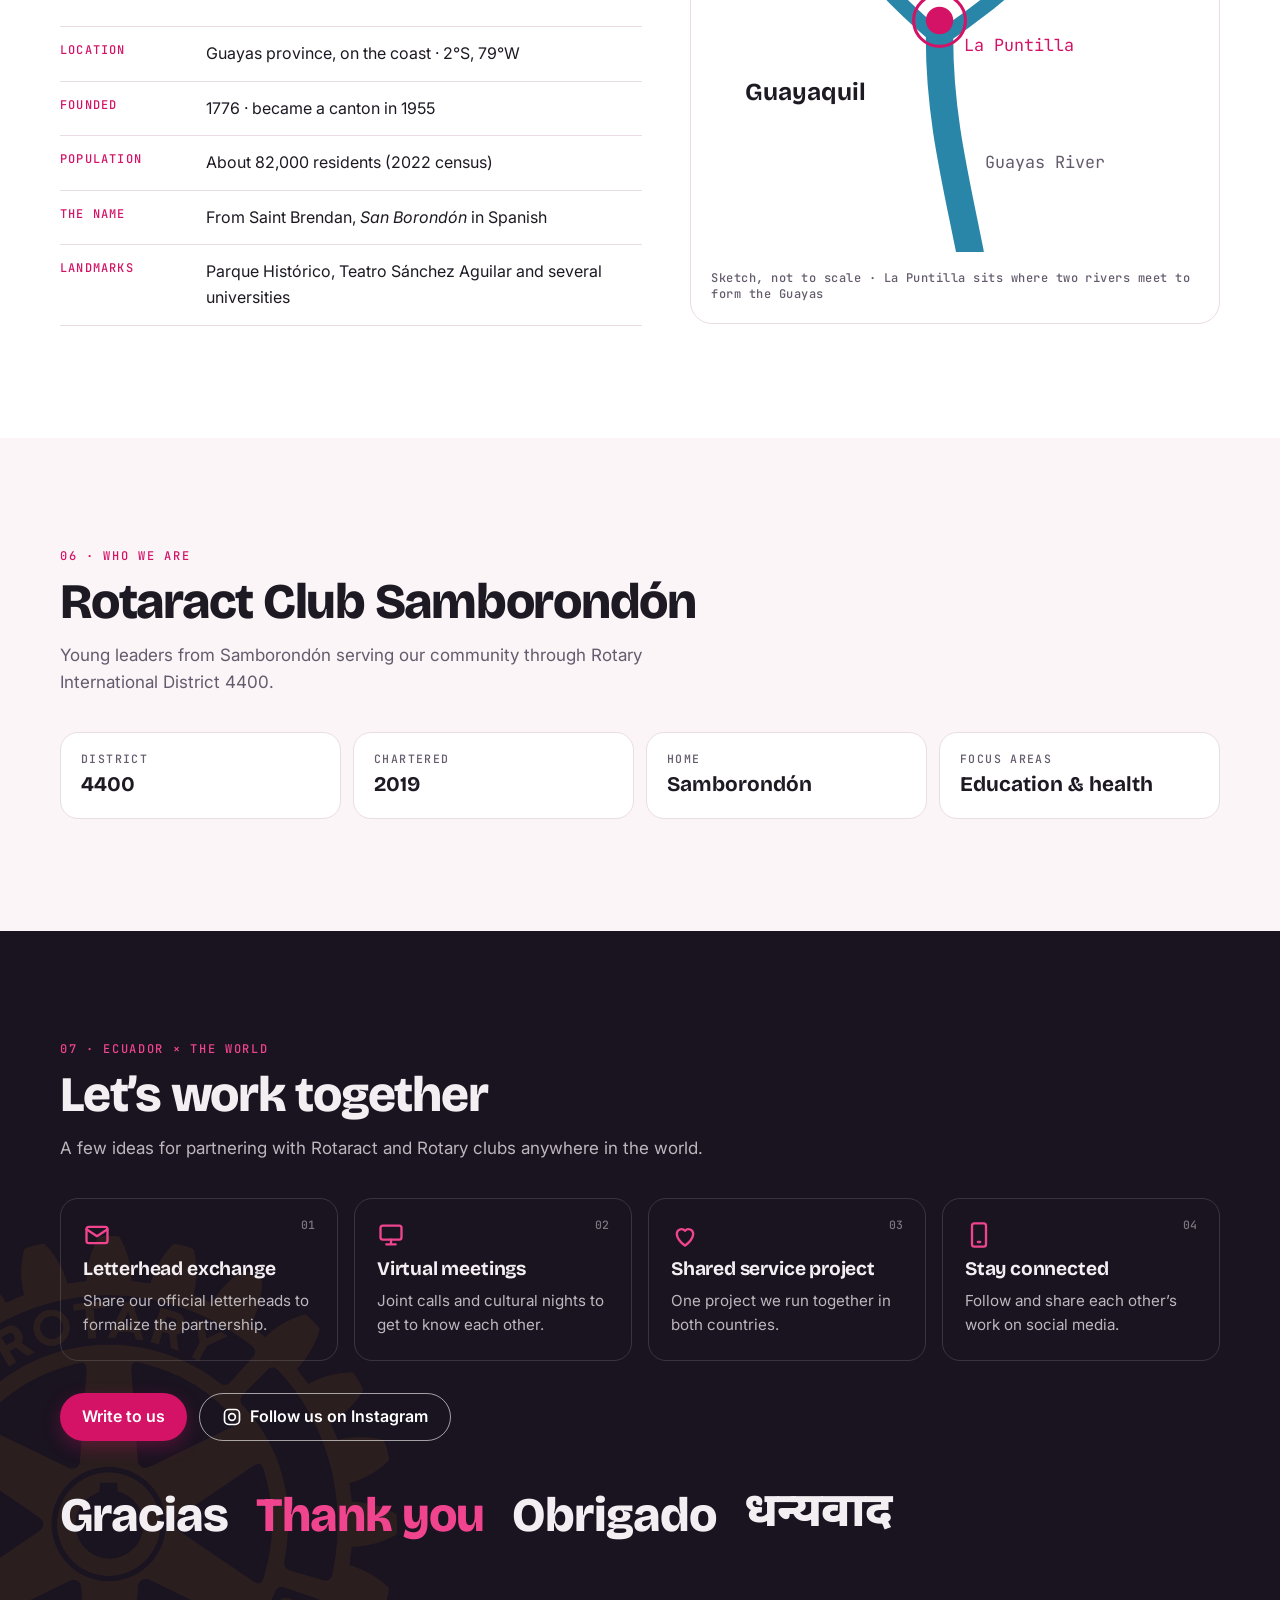
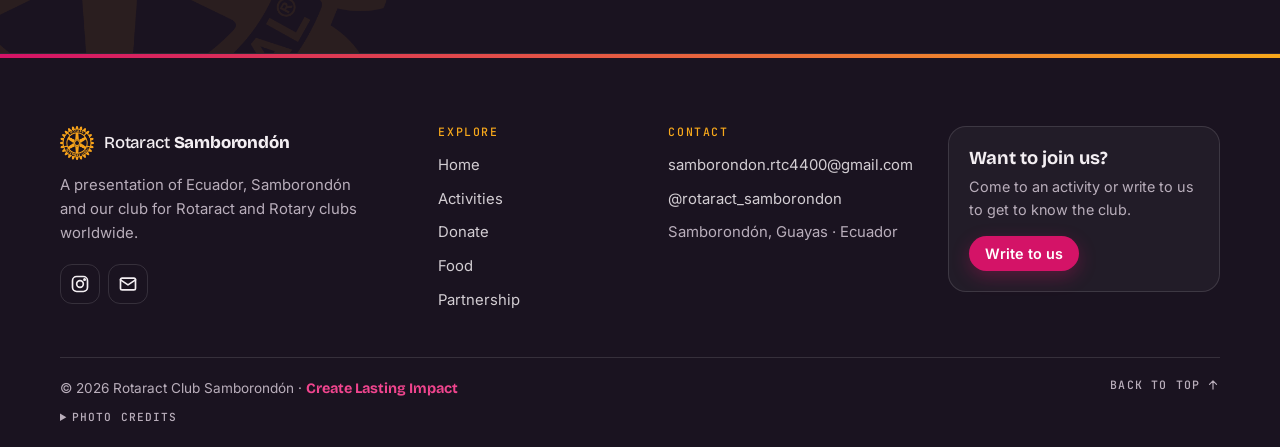
==== commit da22f796: "Rotary wheel in Ecuador partnership section; cache-bust assets Co-Authored-By: Claude Opus 5.5 <nore" ====
--- a/ecuador/index.html
+++ b/ecuador/index.html
@@ -15,8 +15,8 @@
 <link rel="preconnect" href="https://fonts.googleapis.com">
 <link rel="preconnect" href="https://fonts.gstatic.com" crossorigin>
 <link rel="stylesheet" href="https://fonts.googleapis.com/css2?family=Bricolage+Grotesque:opsz,wght@12..96,500;12..96,700;12..96,800&family=Inter:wght@400;500;600&family=JetBrains+Mono:wght@500&family=Noto+Sans+Devanagari:wght@600;800&display=swap">
-<link rel="stylesheet" href="../assets/styles.css">
-<link rel="stylesheet" href="../assets/ecuador.css">
+<link rel="stylesheet" href="../assets/styles.css?v=5">
+<link rel="stylesheet" href="../assets/ecuador.css?v=5">
 <script>
   (function () {
     try {
@@ -266,6 +266,7 @@
   </section>
 
   <section class="together" id="together">
+    <span class="together-wheel" aria-hidden="true"></span>
     <div class="wrap">
       <div class="head reveal">
         <p class="eyebrow" data-i18n="ec.tog.eyebrow">07 · Ecuador × el mundo</p>
@@ -349,11 +350,11 @@
   </div>
 </footer>
 
-<script src="../assets/config.js"></script>
-<script src="../assets/i18n.js"></script>
-<script src="../assets/i18n-ecuador.js"></script>
-<script src="../assets/demo-data.js"></script>
-<script src="../assets/site.js"></script>
-<script src="../assets/ecuador.js"></script>
+<script src="../assets/config.js?v=5"></script>
+<script src="../assets/i18n.js?v=5"></script>
+<script src="../assets/i18n-ecuador.js?v=5"></script>
+<script src="../assets/demo-data.js?v=5"></script>
+<script src="../assets/site.js?v=5"></script>
+<script src="../assets/ecuador.js?v=5"></script>
 </body>
 </html>
--- a/assets/ecuador.css
+++ b/assets/ecuador.css
@@ -100,7 +100,10 @@
 .more-link:hover { text-decoration: underline; }
 
 /* Trabajemos juntos */
-.together { background: #1A1320; color: #F3EEF2; }
+.together { position: relative; overflow: hidden; background: #1A1320; color: #F3EEF2; }
+.together > .wrap { position: relative; }
+.together-wheel { position: absolute; width: clamp(320px, 45vw, 620px); aspect-ratio: 1; left: -14%; bottom: -22%; background: #F7A81B; opacity: .07; -webkit-mask: url(img/rotary-wheel-1024.png) center / contain no-repeat; mask: url(img/rotary-wheel-1024.png) center / contain no-repeat; animation: spin 140s linear infinite reverse; pointer-events: none; }
+@media (prefers-reduced-motion: reduce) { .together-wheel { animation: none; } }
 .together .lede { color: #F3EEF2; opacity: .75; }
 .together .eyebrow { color: #F0458E; }
 .ideas { display: grid; grid-template-columns: repeat(auto-fit, minmax(220px, 1fr)); gap: 16px; counter-reset: idea; }
